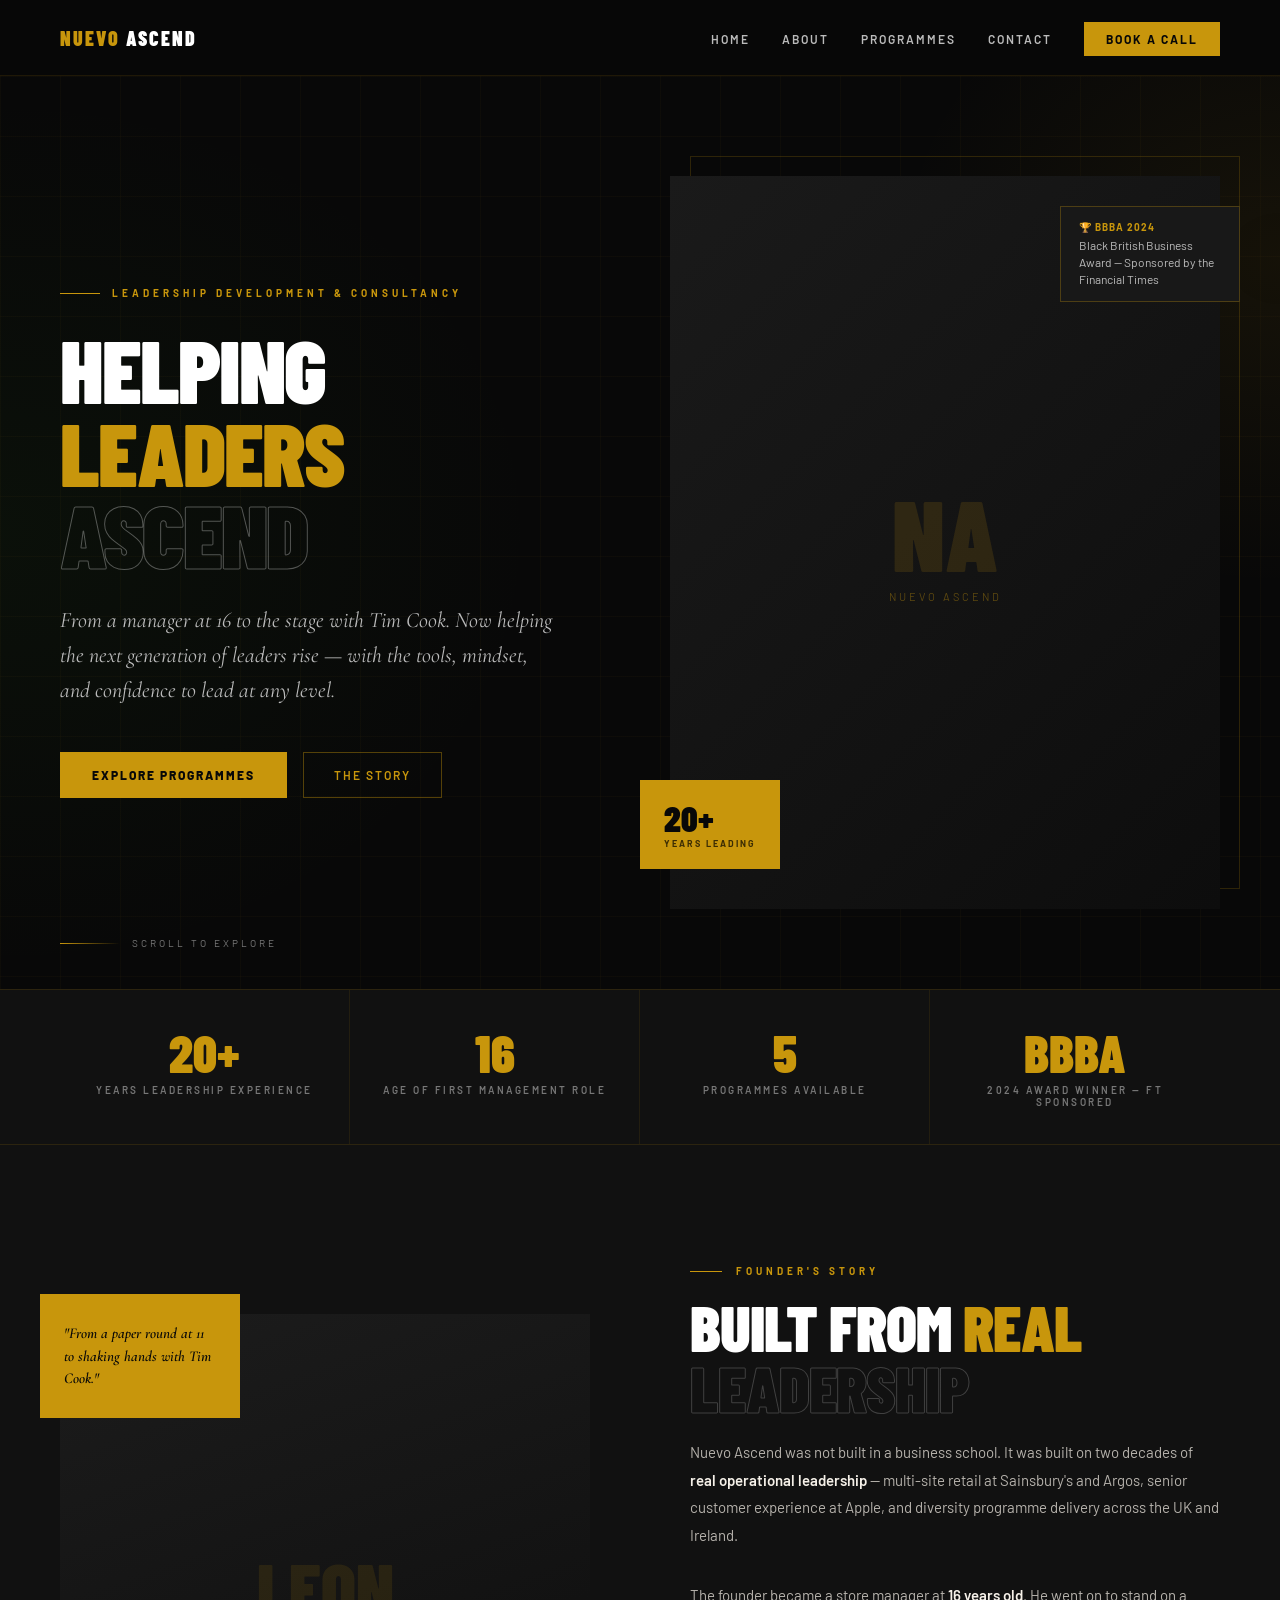
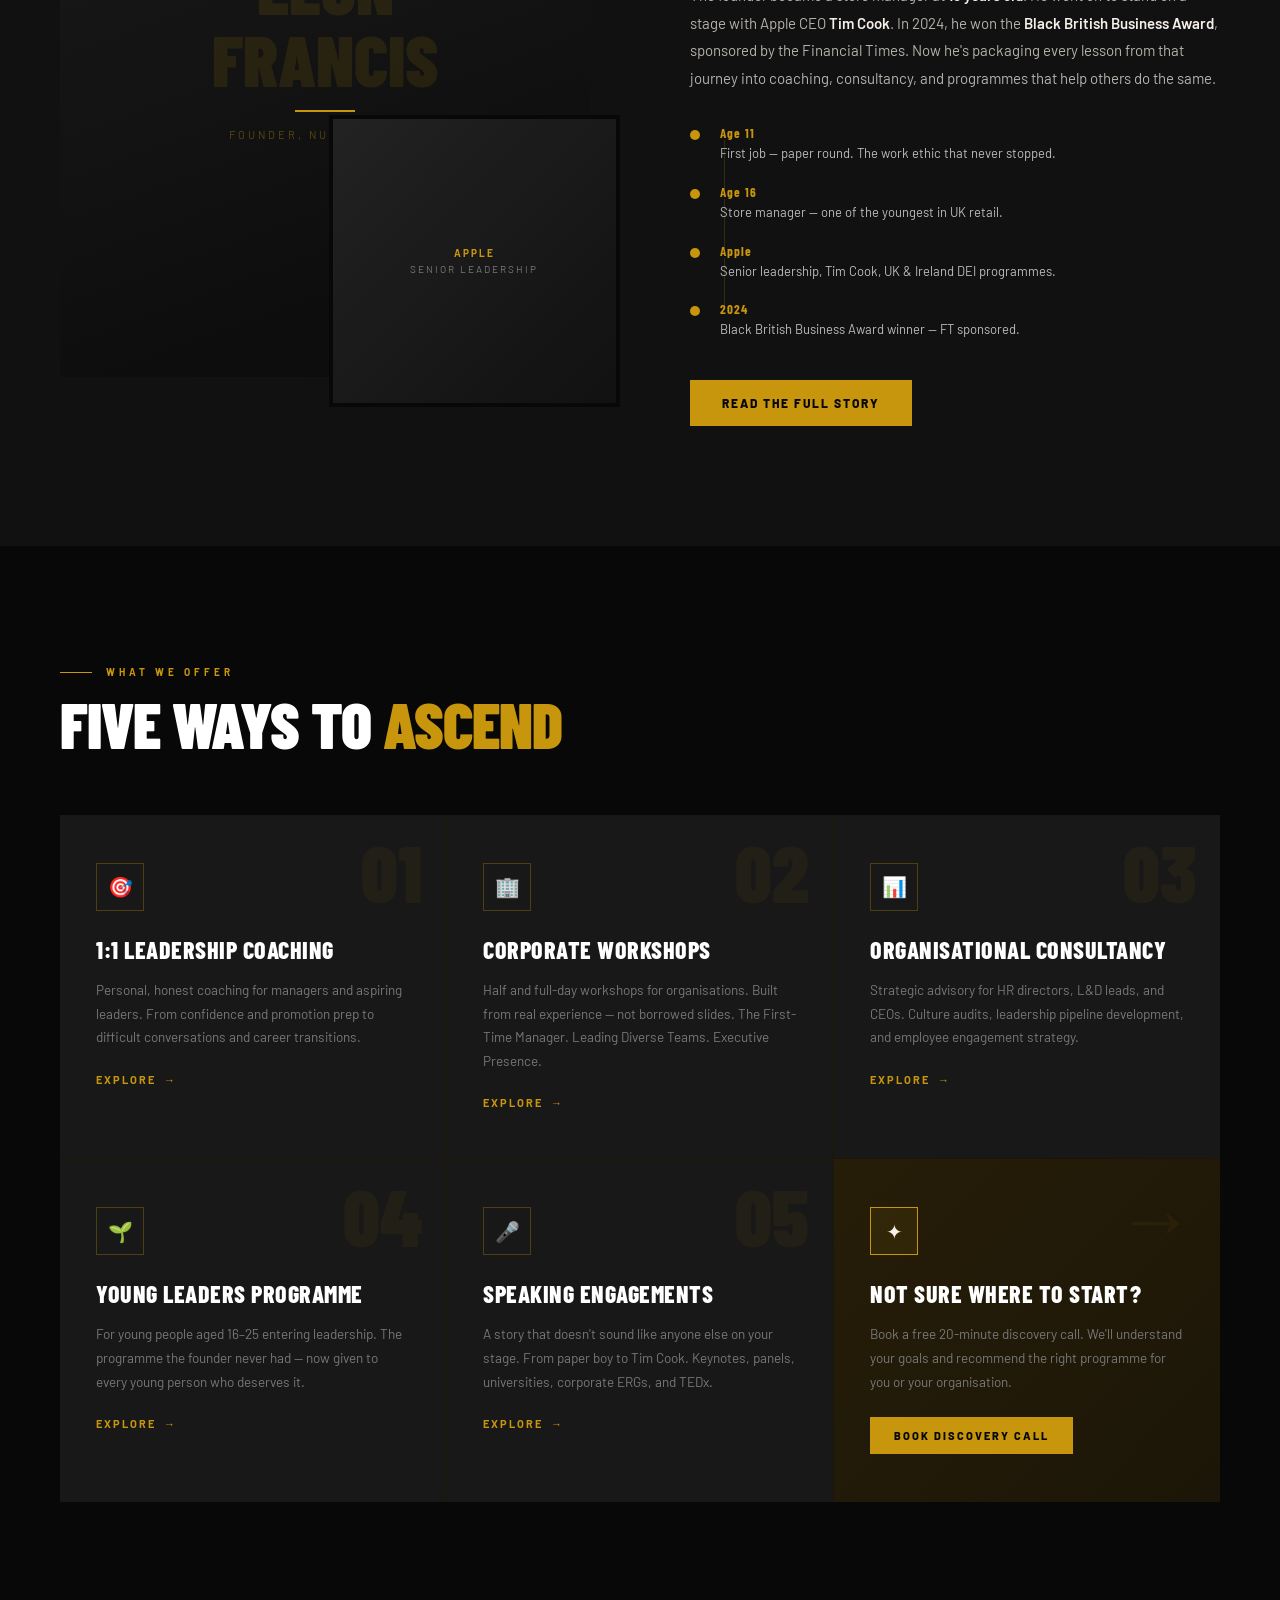
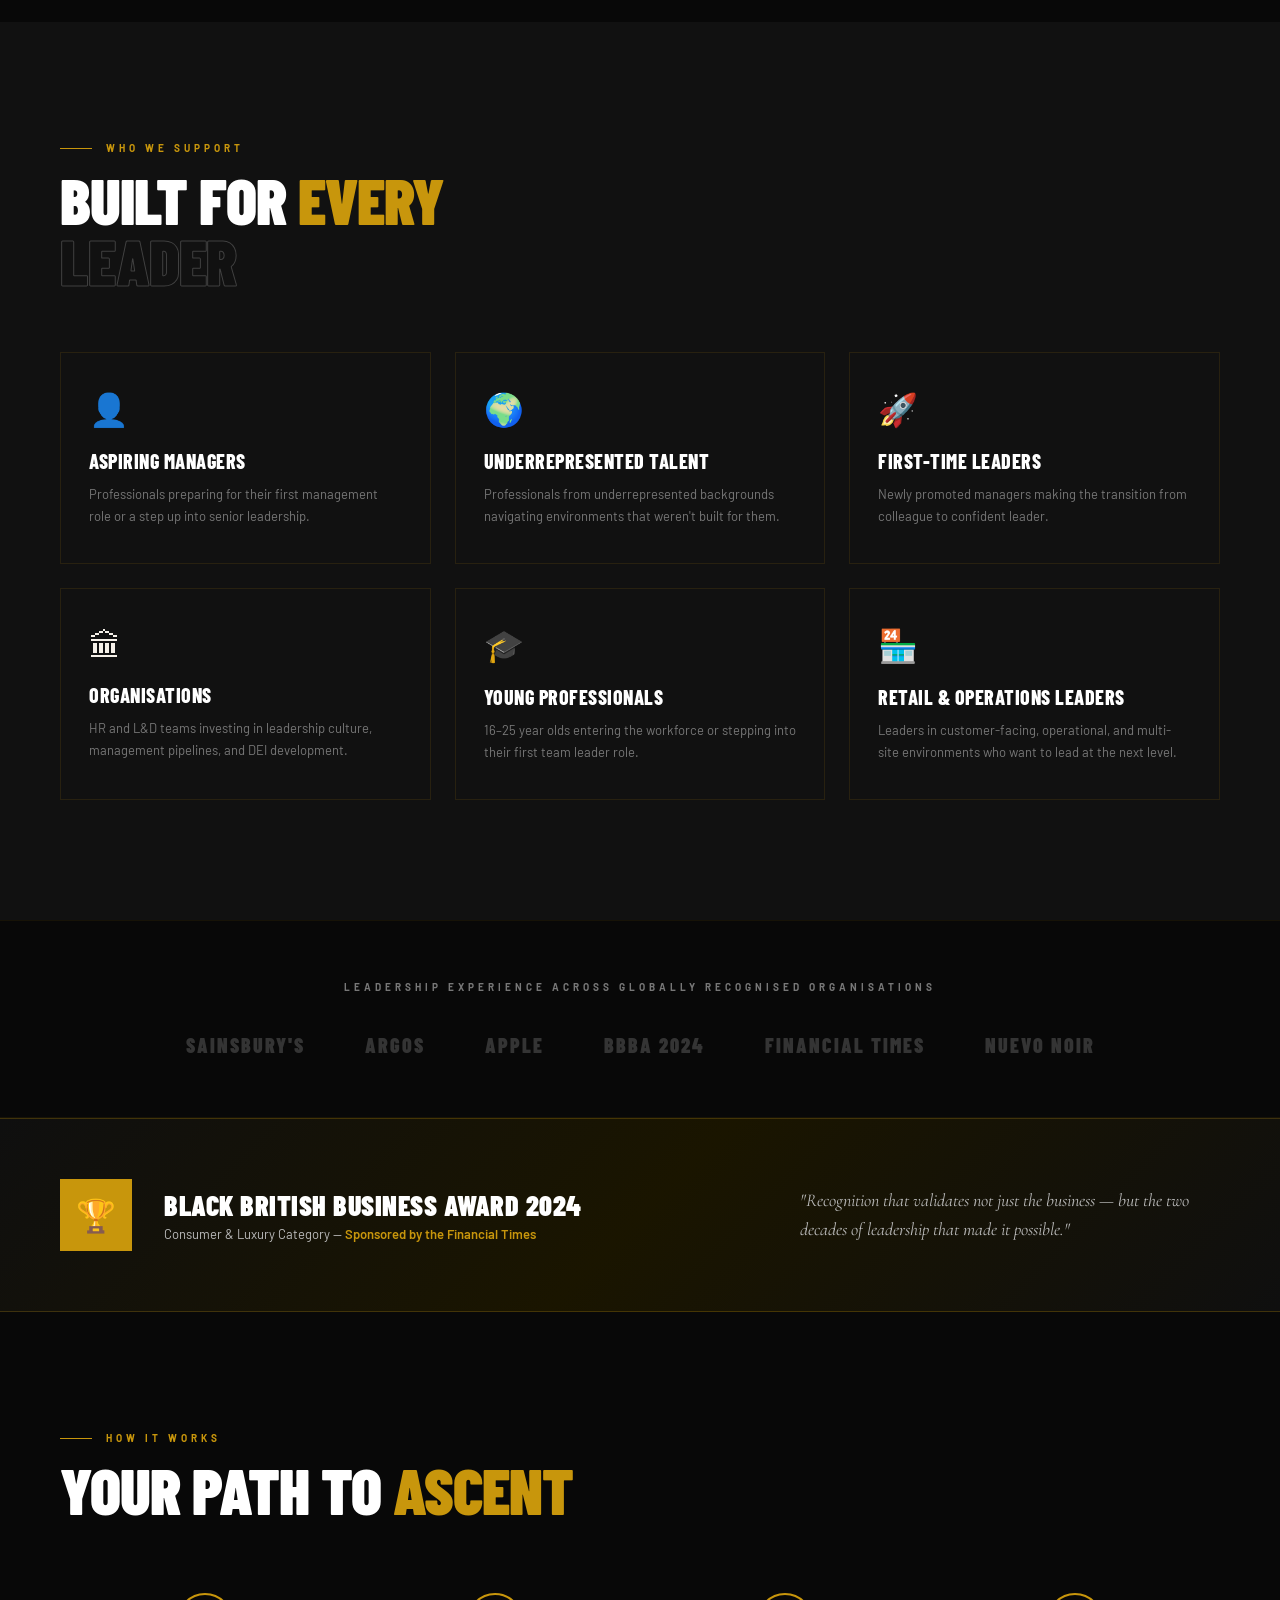
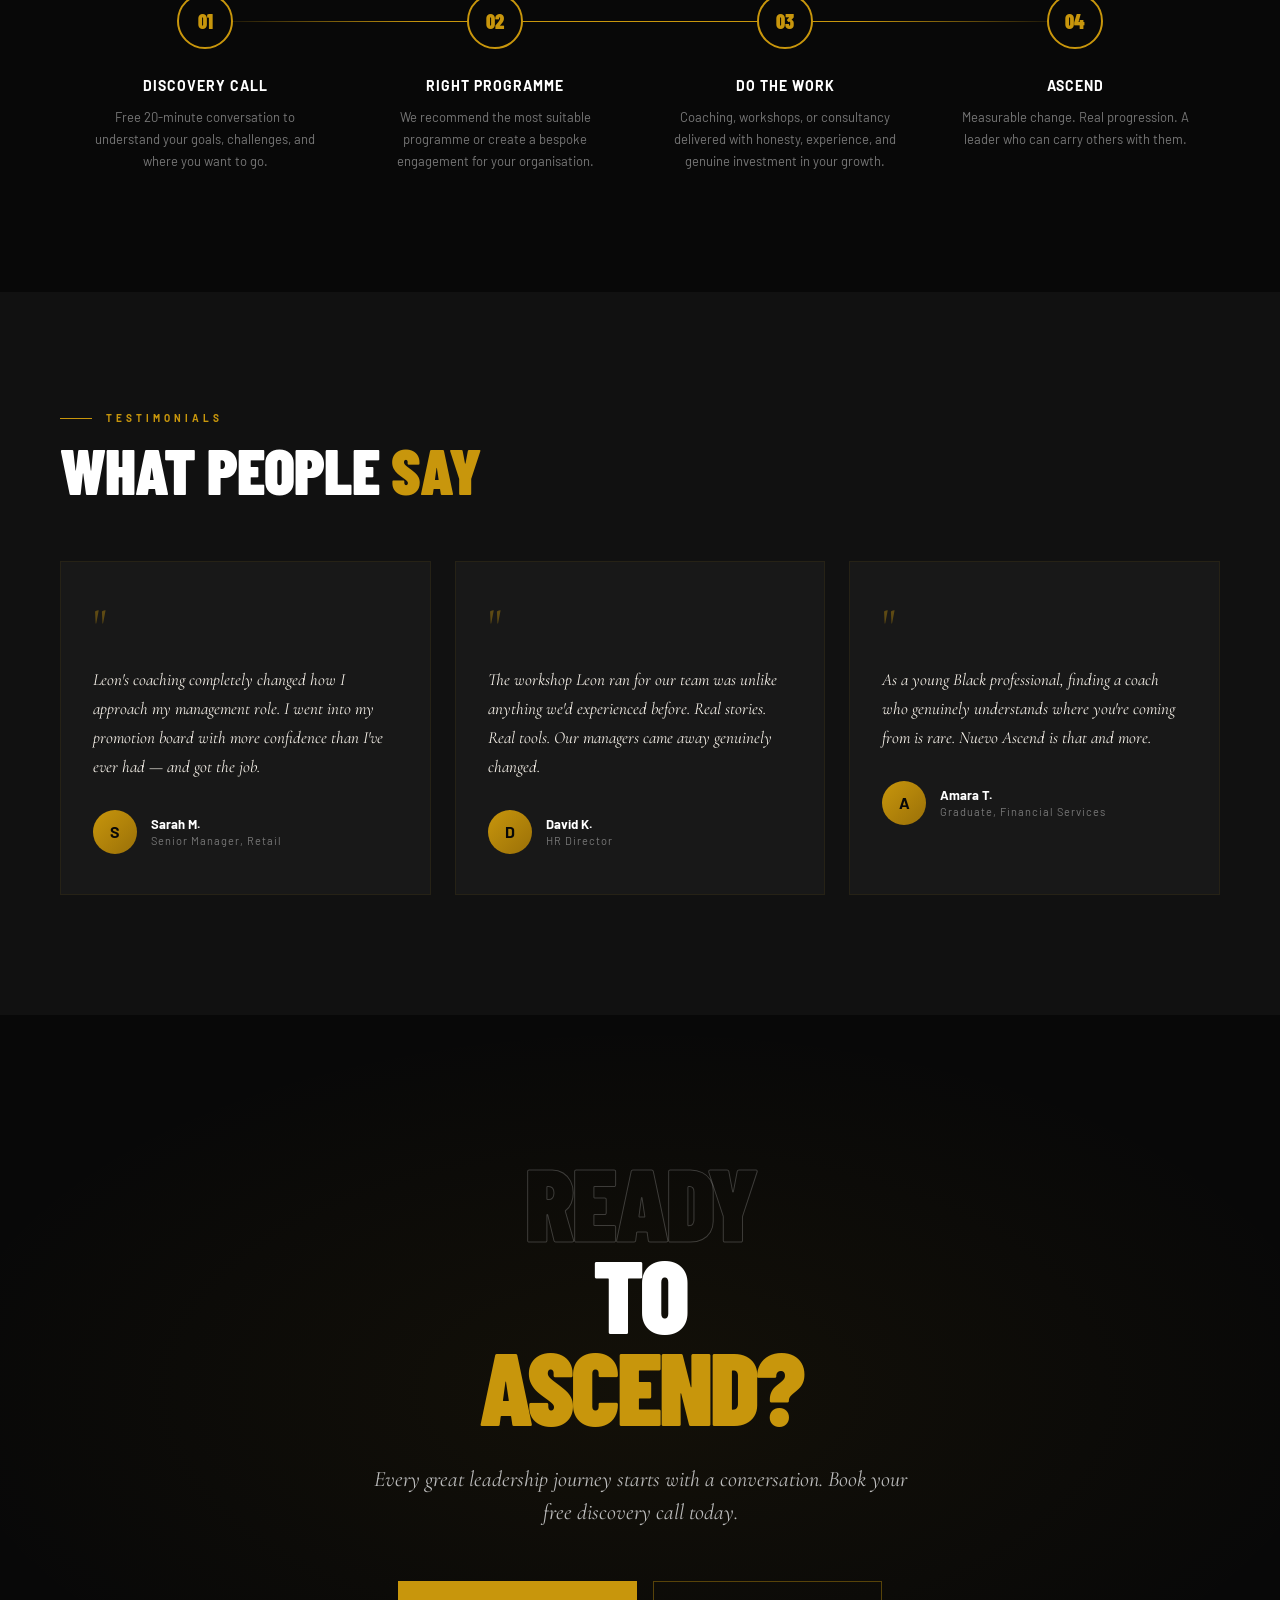
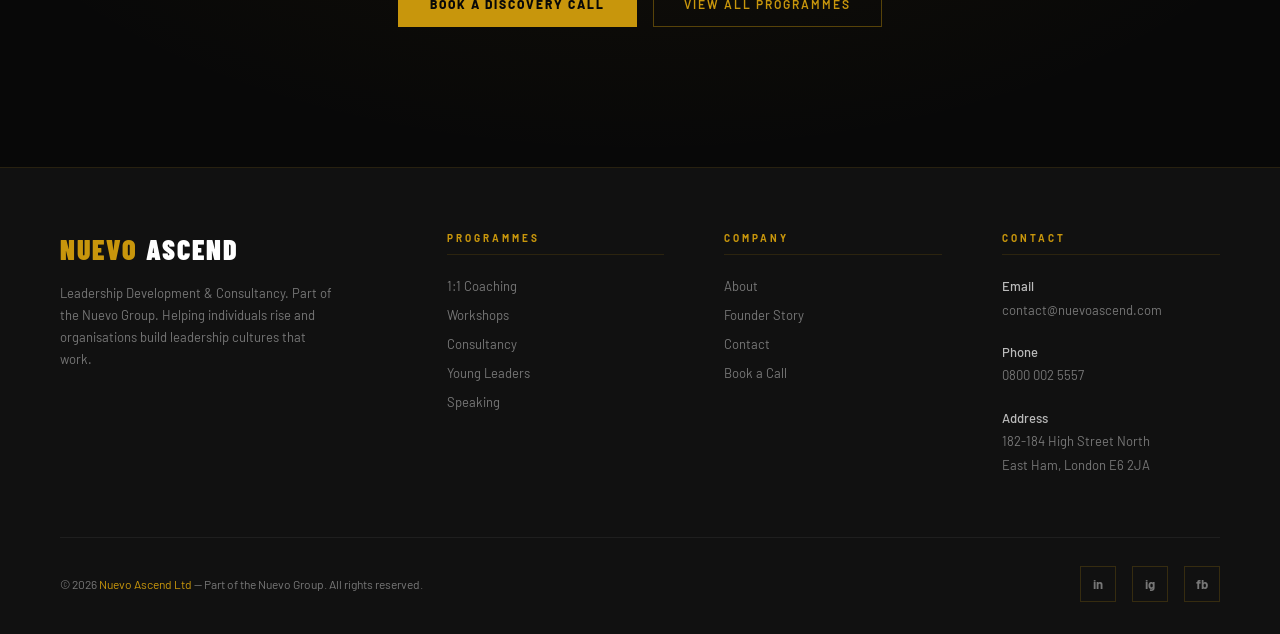
==== nuevoascend-site/index.html @ 0a99cb54 "Add files via upload" ====
<!DOCTYPE html>
<html lang="en">
<head>
<meta charset="UTF-8">
<meta name="viewport" content="width=device-width, initial-scale=1.0">
<title>Nuevo Ascend | Leadership Development & Consultancy</title>
<link href="https://fonts.googleapis.com/css2?family=Cormorant+Garamond:ital,wght@0,300;0,400;0,600;0,700;1,300;1,400;1,600&family=Barlow:wght@300;400;500;600;700;800&family=Barlow+Condensed:wght@600;700;800;900&display=swap" rel="stylesheet">
<style>
:root {
  --black:#080808; --charcoal:#111111; --panel:#181818;
  --gold:#C8960C; --gold-lt:#E8B830; --gold-dk:#9A7008;
  --green:#2E8B1A; --white:#FFFFFF; --off:#F5F0E8;
  --grey:#777777; --lgrey:#BBBBBB; --mgrey:#333333;
}
*,*::before,*::after{box-sizing:border-box;margin:0;padding:0}
html{scroll-behavior:smooth}
body{background:var(--black);color:var(--off);font-family:'Barlow',sans-serif;overflow-x:hidden;cursor:auto}

/* CUSTOM CURSOR */
/* NAV */
nav{position:sticky;top:0;left:0;right:0;z-index:200;display:flex;align-items:center;justify-content:space-between;padding:0 60px;height:76px;background:rgba(8,8,8,.95);backdrop-filter:blur(20px);border-bottom:1px solid rgba(200,150,12,.12)}
.nav-logo{display:flex;align-items:center;gap:14px;text-decoration:none}
.nav-logo-img{width:44px;height:44px;object-fit:contain}
.nav-logo-text{font-family:'Barlow Condensed',sans-serif;font-weight:900;font-size:20px;letter-spacing:2px;color:var(--white)}
.nav-logo-text span{color:var(--gold)}
.nav-links{display:flex;align-items:center;gap:32px;list-style:none}
.nav-links a{color:var(--lgrey);text-decoration:none;font-size:12px;font-weight:600;letter-spacing:2px;text-transform:uppercase;transition:color .3s;position:relative}
.nav-links a::after{content:'';position:absolute;bottom:-4px;left:0;width:0;height:1px;background:var(--gold);transition:width .3s}
.nav-links a:hover{color:var(--gold)}
.nav-links a:hover::after{width:100%}
.nav-cta{background:var(--gold)!important;color:var(--black)!important;padding:10px 22px!important;font-weight:700!important;transition:background .3s!important}
.nav-cta:hover{background:var(--gold-lt)!important}
.nav-cta::after{display:none!important}

/* HERO */
.hero{min-height:600px;display:grid;grid-template-columns:1fr 1fr;align-items:center;padding:100px 60px 80px;position:relative;overflow:hidden;gap:60px}
.hero-bg{position:absolute;inset:0;background:radial-gradient(ellipse 70% 80% at 0% 50%,rgba(46,139,26,.06) 0%,transparent 60%),radial-gradient(ellipse 50% 60% at 100% 20%,rgba(200,150,12,.07) 0%,transparent 60%),var(--black);z-index:0}
.hero-grid-lines{position:absolute;inset:0;background-image:linear-gradient(rgba(200,150,12,.03) 1px,transparent 1px),linear-gradient(90deg,rgba(200,150,12,.03) 1px,transparent 1px);background-size:60px 60px;z-index:0}
.hero-content{position:relative;z-index:1}
.hero-eyebrow{display:flex;align-items:center;gap:12px;margin-bottom:28px;opacity:0;animation:fadeUp .8s .3s forwards}
.hero-eyebrow span{font-size:10px;font-weight:700;letter-spacing:4px;text-transform:uppercase;color:var(--gold)}
.hero-eyebrow::before{content:'';width:40px;height:1px;background:var(--gold)}
.hero-h1{font-family:'Barlow Condensed',sans-serif;font-weight:900;font-size:clamp(54px,7vw,96px);line-height:.92;letter-spacing:-2px;text-transform:uppercase;color:var(--white);margin-bottom:8px;opacity:0;animation:fadeUp .8s .5s forwards}
.hero-h1 .gold{color:var(--gold);display:block}
.hero-h1 .outline{-webkit-text-stroke:1px rgba(255,255,255,.3);color:transparent;display:block}
.hero-tagline{font-family:'Cormorant Garamond',serif;font-size:clamp(17px,2vw,22px);font-style:italic;color:var(--lgrey);line-height:1.6;margin:28px 0 44px;max-width:500px;opacity:0;animation:fadeUp .8s .7s forwards}
.hero-btns{display:flex;gap:16px;flex-wrap:wrap;opacity:0;animation:fadeUp .8s .9s forwards}
.btn-gold{display:inline-flex;align-items:center;gap:10px;background:var(--gold);color:var(--black);font-weight:800;font-size:12px;letter-spacing:2px;text-transform:uppercase;padding:16px 32px;text-decoration:none;transition:all .3s}
.btn-gold:hover{background:var(--gold-lt);transform:translateY(-2px)}
.btn-ghost{display:inline-flex;align-items:center;gap:10px;border:1px solid rgba(200,150,12,.4);color:var(--gold);font-weight:600;font-size:12px;letter-spacing:2px;text-transform:uppercase;padding:15px 30px;text-decoration:none;transition:all .3s}
.btn-ghost:hover{border-color:var(--gold);background:rgba(200,150,12,.06)}
.hero-visual{position:relative;z-index:1;opacity:0;animation:fadeIn 1.2s .6s forwards}
.hero-img-wrap{position:relative}
.hero-img-frame{position:absolute;top:-20px;right:-20px;bottom:20px;left:20px;border:1px solid rgba(200,150,12,.2);z-index:0}
.hero-img{width:100%;aspect-ratio:3/4;object-fit:cover;position:relative;z-index:1;filter:grayscale(20%)}
.hero-badge{position:absolute;bottom:40px;left:-30px;background:var(--gold);padding:20px 24px;z-index:2}
.hero-badge-val{font-family:'Barlow Condensed',sans-serif;font-weight:900;font-size:36px;color:var(--black);line-height:1;display:block}
.hero-badge-lbl{font-size:9px;font-weight:700;letter-spacing:2px;text-transform:uppercase;color:rgba(0,0,0,.7);display:block;margin-top:2px}
.hero-award{position:absolute;top:30px;right:-20px;background:var(--panel);border:1px solid rgba(200,150,12,.3);padding:14px 18px;z-index:2;max-width:180px}
.hero-award p{font-size:10px;font-weight:700;letter-spacing:1px;text-transform:uppercase;color:var(--gold);margin-bottom:4px}
.hero-award span{font-size:12px;color:var(--lgrey);line-height:1.4;display:block}
.hero-scroll{position:absolute;bottom:40px;left:60px;display:flex;align-items:center;gap:12px;z-index:1;opacity:0;animation:fadeUp .8s 1.2s forwards}
.hero-scroll span{font-size:10px;letter-spacing:3px;text-transform:uppercase;color:var(--grey)}
.hero-scroll-line{width:60px;height:1px;background:linear-gradient(90deg,var(--gold),transparent)}

/* STATS BAR */
.stats-bar{background:var(--charcoal);border-top:1px solid rgba(200,150,12,.15);border-bottom:1px solid rgba(200,150,12,.15);padding:0 60px;display:grid;grid-template-columns:repeat(4,1fr);gap:0}
.stat-item{padding:36px 24px;text-align:center;border-right:1px solid rgba(200,150,12,.1);position:relative;overflow:hidden}
.stat-item:last-child{border-right:none}
.stat-item::before{content:'';position:absolute;bottom:0;left:50%;transform:translateX(-50%);width:0;height:2px;background:var(--gold);transition:width .5s}
.stat-item:hover::before{width:80%}
.stat-num{font-family:'Barlow Condensed',sans-serif;font-weight:900;font-size:52px;color:var(--gold);line-height:1;display:block}
.stat-lbl{font-size:10px;font-weight:600;letter-spacing:2.5px;text-transform:uppercase;color:var(--grey);margin-top:6px;display:block}

/* SECTION COMMONS */
.section{padding:120px 60px}
.section-label{display:flex;align-items:center;gap:14px;margin-bottom:16px}
.section-label span{font-size:10px;font-weight:700;letter-spacing:4px;text-transform:uppercase;color:var(--gold)}
.section-label::before{content:'';width:32px;height:1px;background:var(--gold)}
.section-title{font-family:'Barlow Condensed',sans-serif;font-weight:900;font-size:clamp(40px,5vw,72px);line-height:.95;text-transform:uppercase;color:var(--white);letter-spacing:-1px}
.section-title .gold{color:var(--gold)}
.section-title .outline{-webkit-text-stroke:1px rgba(255,255,255,.2);color:transparent}

/* STORY SECTION */
.story{background:var(--charcoal);padding:120px 60px}
.story-grid{display:grid;grid-template-columns:1fr 1fr;gap:100px;align-items:center}
.story-img-side{position:relative}
.story-img-main{width:100%;aspect-ratio:4/5;object-fit:cover;filter:grayscale(15%)}
.story-img-accent{position:absolute;bottom:-30px;right:-30px;width:55%;aspect-ratio:1;object-fit:cover;border:4px solid var(--black)}
.story-gold-box{position:absolute;top:-20px;left:-20px;background:var(--gold);padding:28px 24px;max-width:200px}
.story-gold-box p{font-family:'Cormorant Garamond',serif;font-size:15px;font-style:italic;color:var(--black);font-weight:600;line-height:1.5}
.story-content .section-label{margin-bottom:20px}
.story-body{font-size:15px;line-height:1.85;color:rgba(245,240,232,.72);margin:20px 0 32px}
.story-body strong{color:var(--off);font-weight:600}
.timeline{display:flex;flex-direction:column;gap:20px;margin:32px 0}
.tl-item{display:flex;gap:20px;align-items:flex-start}
.tl-dot{width:10px;height:10px;background:var(--gold);border-radius:50%;margin-top:5px;flex-shrink:0}
.tl-line{position:relative}
.tl-line::before{content:'';position:absolute;left:4px;top:15px;bottom:-25px;width:1px;background:rgba(200,150,12,.2)}
.tl-item:last-child .tl-line::before{display:none}
.tl-year{font-family:'Barlow Condensed',sans-serif;font-weight:700;font-size:13px;color:var(--gold);letter-spacing:1px;display:block}
.tl-text{font-size:13px;color:var(--lgrey);line-height:1.6;margin-top:2px}

/* SERVICES */
.services-grid{display:grid;grid-template-columns:repeat(3,1fr);gap:1px;background:rgba(200,150,12,.1);margin-top:60px}
.service-card{background:var(--panel);padding:48px 36px;position:relative;overflow:hidden;transition:background .4s;cursor:auto}
.service-card::before{content:'';position:absolute;top:0;left:0;right:0;height:2px;background:var(--gold);transform:scaleX(0);transform-origin:left;transition:transform .4s}
.service-card:hover{background:#1e1e1e}
.service-card:hover::before{transform:scaleX(1)}
.service-num{font-family:'Barlow Condensed',sans-serif;font-weight:900;font-size:80px;color:rgba(200,150,12,.06);position:absolute;top:16px;right:24px;line-height:1;pointer-events:none}
.service-icon{width:48px;height:48px;border:1px solid rgba(200,150,12,.3);display:flex;align-items:center;justify-content:center;margin-bottom:24px;font-size:20px;transition:border-color .4s,background .4s}
.service-card:hover .service-icon{border-color:var(--gold);background:rgba(200,150,12,.08)}
.service-title{font-family:'Barlow Condensed',sans-serif;font-weight:800;font-size:24px;text-transform:uppercase;color:var(--white);letter-spacing:.5px;margin-bottom:14px}
.service-desc{font-size:13.5px;line-height:1.75;color:var(--grey)}
.service-link{display:inline-flex;align-items:center;gap:8px;margin-top:24px;font-size:11px;font-weight:700;letter-spacing:2px;text-transform:uppercase;color:var(--gold);text-decoration:none;transition:gap .3s}
.service-link:hover{gap:14px}
.service-link::after{content:'→'}

/* WHO WE SERVE */
.serve{background:var(--charcoal)}
.serve-grid{display:grid;grid-template-columns:repeat(3,1fr);gap:24px;margin-top:60px}
.serve-card{border:1px solid rgba(200,150,12,.12);padding:36px 28px;transition:all .4s;position:relative;overflow:hidden}
.serve-card::after{content:'';position:absolute;inset:0;background:linear-gradient(135deg,rgba(200,150,12,.05),transparent);opacity:0;transition:opacity .4s}
.serve-card:hover{border-color:rgba(200,150,12,.4);transform:translateY(-4px)}
.serve-card:hover::after{opacity:1}
.serve-icon{font-size:32px;margin-bottom:20px;display:block}
.serve-title{font-family:'Barlow Condensed',sans-serif;font-weight:800;font-size:20px;text-transform:uppercase;color:var(--white);letter-spacing:.5px;margin-bottom:10px}
.serve-desc{font-size:13px;color:var(--grey);line-height:1.7}

/* TRUST STRIP */
.trust{padding:60px;border-top:1px solid rgba(200,150,12,.08);border-bottom:1px solid rgba(200,150,12,.08)}
.trust-label{text-align:center;font-size:10px;font-weight:700;letter-spacing:4px;text-transform:uppercase;color:var(--grey);margin-bottom:40px}
.trust-logos{display:flex;justify-content:center;align-items:center;gap:60px;flex-wrap:wrap}
.trust-logo{font-family:'Barlow Condensed',sans-serif;font-weight:900;font-size:20px;letter-spacing:2px;text-transform:uppercase;color:rgba(255,255,255,.18);transition:color .3s}
.trust-logo:hover{color:rgba(200,150,12,.5)}

/* AWARD BANNER */
.award-banner{background:linear-gradient(135deg,#0f0f0f,#1a1500,#0f0f0f);border-top:1px solid rgba(200,150,12,.25);border-bottom:1px solid rgba(200,150,12,.25);padding:60px;display:flex;align-items:center;justify-content:space-between;gap:40px;flex-wrap:wrap}
.award-left{display:flex;align-items:center;gap:32px}
.award-icon{width:72px;height:72px;background:var(--gold);display:flex;align-items:center;justify-content:center;font-size:32px;flex-shrink:0}
.award-text h3{font-family:'Barlow Condensed',sans-serif;font-weight:900;font-size:28px;text-transform:uppercase;color:var(--white);letter-spacing:.5px}
.award-text p{font-size:13px;color:var(--lgrey);margin-top:4px}
.award-text span{color:var(--gold);font-weight:600}
.award-right{font-family:'Cormorant Garamond',serif;font-style:italic;font-size:18px;color:var(--lgrey);max-width:420px;line-height:1.6}

/* PROCESS */
.process{background:var(--black)}
.process-steps{display:grid;grid-template-columns:repeat(4,1fr);gap:0;margin-top:72px;position:relative}
.process-steps::before{content:'';position:absolute;top:28px;left:calc(12.5%);right:calc(12.5%);height:1px;background:linear-gradient(90deg,transparent,var(--gold),var(--gold),var(--gold),transparent)}
.step{text-align:center;padding:0 24px;position:relative}
.step-num{width:56px;height:56px;border:2px solid var(--gold);background:var(--black);border-radius:50%;display:flex;align-items:center;justify-content:center;margin:0 auto 28px;font-family:'Barlow Condensed',sans-serif;font-weight:900;font-size:20px;color:var(--gold);position:relative;z-index:1;transition:background .3s}
.step:hover .step-num{background:var(--gold);color:var(--black)}
.step-title{font-family:'Barlow',sans-serif;font-weight:700;font-size:14px;letter-spacing:1px;text-transform:uppercase;color:var(--white);margin-bottom:12px}
.step-desc{font-size:13px;color:var(--grey);line-height:1.7}

/* TESTIMONIALS */
.testimonials{background:var(--charcoal)}
.testi-grid{display:grid;grid-template-columns:repeat(3,1fr);gap:24px;margin-top:60px}
.testi-card{background:var(--panel);padding:40px 32px;border:1px solid rgba(200,150,12,.08);position:relative;transition:border-color .4s}
.testi-card:hover{border-color:rgba(200,150,12,.3)}
.testi-quote{font-size:48px;color:var(--gold);line-height:1;margin-bottom:16px;font-family:'Cormorant Garamond',serif;opacity:.4}
.testi-text{font-family:'Cormorant Garamond',serif;font-size:17px;font-style:italic;color:var(--off);line-height:1.7;margin-bottom:28px}
.testi-author{display:flex;align-items:center;gap:14px}
.testi-avatar{width:44px;height:44px;background:linear-gradient(135deg,var(--gold),var(--gold-dk));border-radius:50%;display:flex;align-items:center;justify-content:center;font-weight:700;font-size:16px;color:var(--black)}
.testi-name{font-weight:700;font-size:13px;color:var(--white);display:block}
.testi-role{font-size:11px;color:var(--grey);letter-spacing:1px;display:block;margin-top:2px}

/* CTA SECTION */
.cta-section{background:var(--black);padding:140px 60px;text-align:center;position:relative;overflow:hidden}
.cta-section::before{content:'';position:absolute;inset:0;background:radial-gradient(ellipse 80% 70% at 50% 50%,rgba(200,150,12,.06) 0%,transparent 70%)}
.cta-h2{font-family:'Barlow Condensed',sans-serif;font-weight:900;font-size:clamp(56px,8vw,110px);line-height:.9;text-transform:uppercase;letter-spacing:-3px;margin-bottom:32px;position:relative;z-index:1}
.cta-h2 .white{color:var(--white);display:block}
.cta-h2 .gold{color:var(--gold);display:block}
.cta-h2 .outline{-webkit-text-stroke:1px rgba(255,255,255,.2);color:transparent;display:block}
.cta-sub{font-family:'Cormorant Garamond',serif;font-size:22px;font-style:italic;color:var(--lgrey);max-width:560px;margin:0 auto 52px;line-height:1.5;position:relative;z-index:1}
.cta-btns{display:flex;gap:16px;justify-content:center;flex-wrap:wrap;position:relative;z-index:1}

/* FOOTER */
footer{background:var(--charcoal);border-top:1px solid rgba(200,150,12,.12);padding:64px 60px 32px}
.footer-top{display:grid;grid-template-columns:1.5fr 1fr 1fr 1fr;gap:60px;margin-bottom:60px}
.footer-brand-text{font-family:'Barlow Condensed',sans-serif;font-weight:900;font-size:28px;letter-spacing:2px;color:var(--white);margin-bottom:16px}
.footer-brand-text span{color:var(--gold)}
.footer-tagline{font-size:13px;color:var(--grey);line-height:1.7;max-width:280px}
.footer-col h4{font-size:10px;font-weight:700;letter-spacing:3px;text-transform:uppercase;color:var(--gold);margin-bottom:20px;padding-bottom:10px;border-bottom:1px solid rgba(200,150,12,.15)}
.footer-col ul{list-style:none;display:flex;flex-direction:column;gap:10px}
.footer-col ul a{font-size:13px;color:var(--grey);text-decoration:none;transition:color .3s}
.footer-col ul a:hover{color:var(--gold)}
.footer-col p{font-size:13px;color:var(--grey);line-height:1.8}
.footer-col p strong{color:var(--lgrey);font-weight:500}
.footer-bottom{border-top:1px solid rgba(255,255,255,.06);padding-top:28px;display:flex;justify-content:space-between;align-items:center;flex-wrap:wrap;gap:16px}
.footer-copy{font-size:12px;color:var(--grey)}
.footer-copy span{color:var(--gold)}
.footer-socials{display:flex;gap:16px}
.social-link{width:36px;height:36px;border:1px solid rgba(200,150,12,.2);display:flex;align-items:center;justify-content:center;color:var(--grey);text-decoration:none;font-size:13px;font-weight:700;transition:all .3s}
.social-link:hover{border-color:var(--gold);color:var(--gold);background:rgba(200,150,12,.06)}

/* ANIMATIONS */
@keyframes fadeUp{from{opacity:0;transform:translateY(32px)}to{opacity:1;transform:translateY(0)}}
@keyframes fadeIn{from{opacity:0}to{opacity:1}}
.reveal{opacity:0;transform:translateY(40px);transition:opacity .8s ease,transform .8s ease}
.reveal.visible{opacity:1;transform:translateY(0)}
.reveal-left{opacity:0;transform:translateX(-40px);transition:opacity .8s ease,transform .8s ease}
.reveal-left.visible{opacity:1;transform:translateX(0)}
.reveal-right{opacity:0;transform:translateX(40px);transition:opacity .8s ease,transform .8s ease}
.reveal-right.visible{opacity:1;transform:translateX(0)}

@media(max-width:960px){
  nav{padding:0 24px}
  .nav-links{display:none}
  .hero,.story-grid{grid-template-columns:1fr;padding:100px 24px 60px}
  .hero-visual{display:none}
  .stats-bar,.services-grid,.serve-grid,.process-steps,.testi-grid,.footer-top{grid-template-columns:1fr 1fr;padding:0 24px}
  .section,.story,.trust,.award-banner,.cta-section{padding:80px 24px}
  footer{padding:60px 24px 32px}
  .process-steps::before{display:none}
}
</style>
</head>
<body>

<!-- NAV -->
<nav>
  <a class="nav-logo" href="index.html">
    <div class="nav-logo-text"><span>NUEVO</span> ASCEND</div>
  </a>
  <ul class="nav-links">
    <li><a href="index.html">Home</a></li>
    <li><a href="about.html">About</a></li>
    <li><a href="programmes.html">Programmes</a></li>
    <li><a href="contact.html">Contact</a></li>
    <li><a href="contact.html" class="nav-cta">Book a Call</a></li>
  </ul>
</nav>

<!-- HERO -->
<section class="hero">
  <div class="hero-bg"></div>
  <div class="hero-grid-lines"></div>
  <div class="hero-content">
    <div class="hero-eyebrow"><span>Leadership Development & Consultancy</span></div>
    <h1 class="hero-h1">
      <span>Helping</span>
      <span class="gold">Leaders</span>
      <span class="outline">Ascend</span>
    </h1>
    <p class="hero-tagline">From a manager at 16 to the stage with Tim Cook. Now helping the next generation of leaders rise — with the tools, mindset, and confidence to lead at any level.</p>
    <div class="hero-btns">
      <a href="programmes.html" class="btn-gold">Explore Programmes</a>
      <a href="about.html" class="btn-ghost">The Story</a>
    </div>
  </div>
  <div class="hero-visual">
    <div class="hero-img-wrap">
      <div class="hero-img-frame"></div>
      <div class="hero-award">
        <p>🏆 BBBA 2024</p>
        <span>Black British Business Award — Sponsored by the Financial Times</span>
      </div>
      <div style="width:100%;aspect-ratio:3/4;background:linear-gradient(135deg,#1a1a1a,#0d0d0d);display:flex;align-items:center;justify-content:center;position:relative;z-index:1">
        <div style="text-align:center">
          <div style="font-family:'Barlow Condensed',sans-serif;font-weight:900;font-size:100px;color:rgba(200,150,12,.15);line-height:1">NA</div>
          <div style="font-size:11px;letter-spacing:3px;text-transform:uppercase;color:rgba(200,150,12,.4);margin-top:8px">Nuevo Ascend</div>
        </div>
      </div>
      <div class="hero-badge">
        <span class="hero-badge-val">20+</span>
        <span class="hero-badge-lbl">Years Leading</span>
      </div>
    </div>
  </div>
  <div class="hero-scroll">
    <div class="hero-scroll-line"></div>
    <span>Scroll to explore</span>
  </div>
</section>

<!-- STATS BAR -->
<div class="stats-bar">
  <div class="stat-item reveal">
    <span class="stat-num">20+</span>
    <span class="stat-lbl">Years Leadership Experience</span>
  </div>
  <div class="stat-item reveal" style="transition-delay:.1s">
    <span class="stat-num">16</span>
    <span class="stat-lbl">Age of First Management Role</span>
  </div>
  <div class="stat-item reveal" style="transition-delay:.2s">
    <span class="stat-num">5</span>
    <span class="stat-lbl">Programmes Available</span>
  </div>
  <div class="stat-item reveal" style="transition-delay:.3s">
    <span class="stat-num">BBBA</span>
    <span class="stat-lbl">2024 Award Winner — FT Sponsored</span>
  </div>
</div>

<!-- STORY TEASER -->
<section class="story">
  <div class="story-grid">
    <div class="story-img-side reveal-left">
      <div class="story-gold-box">
        <p>"From a paper round at 11 to shaking hands with Tim Cook."</p>
      </div>
      <div style="width:100%;aspect-ratio:4/5;background:linear-gradient(160deg,#1c1c1c,#0a0a0a);display:flex;align-items:center;justify-content:center">
        <div style="text-align:center;padding:40px">
          <div style="font-family:'Barlow Condensed',sans-serif;font-weight:900;font-size:72px;color:rgba(200,150,12,.12);line-height:1">LEON<br>FRANCIS</div>
          <div style="width:60px;height:2px;background:var(--gold);margin:16px auto"></div>
          <div style="font-size:11px;letter-spacing:3px;color:rgba(200,150,12,.4);text-transform:uppercase">Founder, Nuevo Ascend</div>
        </div>
      </div>
      <div style="position:absolute;bottom:-30px;right:-30px;width:55%;aspect-ratio:1;background:linear-gradient(135deg,#222,#111);border:4px solid var(--black);display:flex;align-items:center;justify-content:center">
        <div style="text-align:center">
          <div style="font-size:10px;letter-spacing:2px;color:var(--gold);text-transform:uppercase;font-weight:700">Apple</div>
          <div style="font-size:10px;letter-spacing:2px;color:var(--grey);text-transform:uppercase;margin-top:4px">Senior Leadership</div>
        </div>
      </div>
    </div>
    <div class="story-content reveal-right">
      <div class="section-label"><span>Founder's Story</span></div>
      <h2 class="section-title">Built From <span class="gold">Real</span><br><span class="outline">Leadership</span></h2>
      <p class="story-body">Nuevo Ascend was not built in a business school. It was built on two decades of <strong>real operational leadership</strong> — multi-site retail at Sainsbury's and Argos, senior customer experience at Apple, and diversity programme delivery across the UK and Ireland.</p>
      <p class="story-body">The founder became a store manager at <strong>16 years old</strong>. He went on to stand on a stage with Apple CEO <strong>Tim Cook</strong>. In 2024, he won the <strong>Black British Business Award</strong>, sponsored by the Financial Times. Now he's packaging every lesson from that journey into coaching, consultancy, and programmes that help others do the same.</p>
      <div class="timeline">
        <div class="tl-item">
          <div class="tl-dot"></div>
          <div class="tl-line">
            <span class="tl-year">Age 11</span>
            <p class="tl-text">First job — paper round. The work ethic that never stopped.</p>
          </div>
        </div>
        <div class="tl-item">
          <div class="tl-dot"></div>
          <div class="tl-line">
            <span class="tl-year">Age 16</span>
            <p class="tl-text">Store manager — one of the youngest in UK retail.</p>
          </div>
        </div>
        <div class="tl-item">
          <div class="tl-dot"></div>
          <div class="tl-line">
            <span class="tl-year">Apple</span>
            <p class="tl-text">Senior leadership, Tim Cook, UK & Ireland DEI programmes.</p>
          </div>
        </div>
        <div class="tl-item">
          <div class="tl-dot"></div>
          <div class="tl-line">
            <span class="tl-year">2024</span>
            <p class="tl-text">Black British Business Award winner — FT sponsored.</p>
          </div>
        </div>
      </div>
      <a href="about.html" class="btn-gold" style="margin-top:8px">Read the Full Story</a>
    </div>
  </div>
</section>

<!-- SERVICES -->
<section class="section" style="background:var(--black)">
  <div class="section-label reveal"><span>What We Offer</span></div>
  <h2 class="section-title reveal">Five Ways to <span class="gold">Ascend</span></h2>
  <div class="services-grid">
    <div class="service-card reveal">
      <div class="service-num">01</div>
      <div class="service-icon">🎯</div>
      <h3 class="service-title">1:1 Leadership Coaching</h3>
      <p class="service-desc">Personal, honest coaching for managers and aspiring leaders. From confidence and promotion prep to difficult conversations and career transitions.</p>
      <a href="programmes.html#coaching" class="service-link">Explore</a>
    </div>
    <div class="service-card reveal" style="transition-delay:.1s">
      <div class="service-num">02</div>
      <div class="service-icon">🏢</div>
      <h3 class="service-title">Corporate Workshops</h3>
      <p class="service-desc">Half and full-day workshops for organisations. Built from real experience — not borrowed slides. The First-Time Manager. Leading Diverse Teams. Executive Presence.</p>
      <a href="programmes.html#workshops" class="service-link">Explore</a>
    </div>
    <div class="service-card reveal" style="transition-delay:.2s">
      <div class="service-num">03</div>
      <div class="service-icon">📊</div>
      <h3 class="service-title">Organisational Consultancy</h3>
      <p class="service-desc">Strategic advisory for HR directors, L&D leads, and CEOs. Culture audits, leadership pipeline development, and employee engagement strategy.</p>
      <a href="programmes.html#consultancy" class="service-link">Explore</a>
    </div>
    <div class="service-card reveal" style="transition-delay:.15s">
      <div class="service-num">04</div>
      <div class="service-icon">🌱</div>
      <h3 class="service-title">Young Leaders Programme</h3>
      <p class="service-desc">For young people aged 16–25 entering leadership. The programme the founder never had — now given to every young person who deserves it.</p>
      <a href="programmes.html#young-leaders" class="service-link">Explore</a>
    </div>
    <div class="service-card reveal" style="transition-delay:.25s">
      <div class="service-num">05</div>
      <div class="service-icon">🎤</div>
      <h3 class="service-title">Speaking Engagements</h3>
      <p class="service-desc">A story that doesn't sound like anyone else on your stage. From paper boy to Tim Cook. Keynotes, panels, universities, corporate ERGs, and TEDx.</p>
      <a href="programmes.html#speaking" class="service-link">Explore</a>
    </div>
    <div class="service-card reveal" style="transition-delay:.3s;background:linear-gradient(135deg,rgba(200,150,12,.06),transparent)">
      <div class="service-num">→</div>
      <div class="service-icon" style="border-color:var(--gold);background:rgba(200,150,12,.08)">✦</div>
      <h3 class="service-title">Not Sure Where to Start?</h3>
      <p class="service-desc">Book a free 20-minute discovery call. We'll understand your goals and recommend the right programme for you or your organisation.</p>
      <a href="contact.html" class="btn-gold" style="margin-top:24px;font-size:11px;padding:12px 24px">Book Discovery Call</a>
    </div>
  </div>
</section>

<!-- WHO WE SERVE -->
<section class="section serve">
  <div class="section-label reveal"><span>Who We Support</span></div>
  <h2 class="section-title reveal">Built For <span class="gold">Every</span><br><span class="outline">Leader</span></h2>
  <div class="serve-grid">
    <div class="serve-card reveal"><span class="serve-icon">👤</span><h3 class="serve-title">Aspiring Managers</h3><p class="serve-desc">Professionals preparing for their first management role or a step up into senior leadership.</p></div>
    <div class="serve-card reveal" style="transition-delay:.1s"><span class="serve-icon">🌍</span><h3 class="serve-title">Underrepresented Talent</h3><p class="serve-desc">Professionals from underrepresented backgrounds navigating environments that weren't built for them.</p></div>
    <div class="serve-card reveal" style="transition-delay:.2s"><span class="serve-icon">🚀</span><h3 class="serve-title">First-Time Leaders</h3><p class="serve-desc">Newly promoted managers making the transition from colleague to confident leader.</p></div>
    <div class="serve-card reveal" style="transition-delay:.15s"><span class="serve-icon">🏛</span><h3 class="serve-title">Organisations</h3><p class="serve-desc">HR and L&D teams investing in leadership culture, management pipelines, and DEI development.</p></div>
    <div class="serve-card reveal" style="transition-delay:.25s"><span class="serve-icon">🎓</span><h3 class="serve-title">Young Professionals</h3><p class="serve-desc">16–25 year olds entering the workforce or stepping into their first team leader role.</p></div>
    <div class="serve-card reveal" style="transition-delay:.3s"><span class="serve-icon">🏪</span><h3 class="serve-title">Retail & Operations Leaders</h3><p class="serve-desc">Leaders in customer-facing, operational, and multi-site environments who want to lead at the next level.</p></div>
  </div>
</section>

<!-- TRUST -->
<div class="trust reveal">
  <p class="trust-label">Leadership Experience Across Globally Recognised Organisations</p>
  <div class="trust-logos">
    <span class="trust-logo">Sainsbury's</span>
    <span class="trust-logo">Argos</span>
    <span class="trust-logo">Apple</span>
    <span class="trust-logo">BBBA 2024</span>
    <span class="trust-logo">Financial Times</span>
    <span class="trust-logo">Nuevo Noir</span>
  </div>
</div>

<!-- AWARD BANNER -->
<div class="award-banner reveal">
  <div class="award-left">
    <div class="award-icon">🏆</div>
    <div class="award-text">
      <h3>Black British Business Award 2024</h3>
      <p>Consumer & Luxury Category — <span>Sponsored by the Financial Times</span></p>
    </div>
  </div>
  <p class="award-right">"Recognition that validates not just the business — but the two decades of leadership that made it possible."</p>
</div>

<!-- PROCESS -->
<section class="section process">
  <div class="section-label reveal"><span>How It Works</span></div>
  <h2 class="section-title reveal">Your Path to <span class="gold">Ascent</span></h2>
  <div class="process-steps">
    <div class="step reveal"><div class="step-num">01</div><h4 class="step-title">Discovery Call</h4><p class="step-desc">Free 20-minute conversation to understand your goals, challenges, and where you want to go.</p></div>
    <div class="step reveal" style="transition-delay:.15s"><div class="step-num">02</div><h4 class="step-title">Right Programme</h4><p class="step-desc">We recommend the most suitable programme or create a bespoke engagement for your organisation.</p></div>
    <div class="step reveal" style="transition-delay:.3s"><div class="step-num">03</div><h4 class="step-title">Do the Work</h4><p class="step-desc">Coaching, workshops, or consultancy delivered with honesty, experience, and genuine investment in your growth.</p></div>
    <div class="step reveal" style="transition-delay:.45s"><div class="step-num">04</div><h4 class="step-title">Ascend</h4><p class="step-desc">Measurable change. Real progression. A leader who can carry others with them.</p></div>
  </div>
</section>

<!-- TESTIMONIALS -->
<section class="section testimonials">
  <div class="section-label reveal"><span>Testimonials</span></div>
  <h2 class="section-title reveal">What People <span class="gold">Say</span></h2>
  <div class="testi-grid">
    <div class="testi-card reveal">
      <div class="testi-quote">"</div>
      <p class="testi-text">Leon's coaching completely changed how I approach my management role. I went into my promotion board with more confidence than I've ever had — and got the job.</p>
      <div class="testi-author"><div class="testi-avatar">S</div><div><span class="testi-name">Sarah M.</span><span class="testi-role">Senior Manager, Retail</span></div></div>
    </div>
    <div class="testi-card reveal" style="transition-delay:.1s">
      <div class="testi-quote">"</div>
      <p class="testi-text">The workshop Leon ran for our team was unlike anything we'd experienced before. Real stories. Real tools. Our managers came away genuinely changed.</p>
      <div class="testi-author"><div class="testi-avatar">D</div><div><span class="testi-name">David K.</span><span class="testi-role">HR Director</span></div></div>
    </div>
    <div class="testi-card reveal" style="transition-delay:.2s">
      <div class="testi-quote">"</div>
      <p class="testi-text">As a young Black professional, finding a coach who genuinely understands where you're coming from is rare. Nuevo Ascend is that and more.</p>
      <div class="testi-author"><div class="testi-avatar">A</div><div><span class="testi-name">Amara T.</span><span class="testi-role">Graduate, Financial Services</span></div></div>
    </div>
  </div>
</section>

<!-- CTA -->
<section class="cta-section">
  <h2 class="cta-h2 reveal">
    <span class="outline">Ready</span>
    <span class="white">To</span>
    <span class="gold">Ascend?</span>
  </h2>
  <p class="cta-sub reveal">Every great leadership journey starts with a conversation. Book your free discovery call today.</p>
  <div class="cta-btns reveal">
    <a href="contact.html" class="btn-gold">Book a Discovery Call</a>
    <a href="programmes.html" class="btn-ghost">View All Programmes</a>
  </div>
</section>

<!-- FOOTER -->
<footer>
  <div class="footer-top">
    <div>
      <div class="footer-brand-text"><span>NUEVO</span> ASCEND</div>
      <p class="footer-tagline">Leadership Development & Consultancy. Part of the Nuevo Group. Helping individuals rise and organisations build leadership cultures that work.</p>
    </div>
    <div class="footer-col">
      <h4>Programmes</h4>
      <ul>
        <li><a href="programmes.html#coaching">1:1 Coaching</a></li>
        <li><a href="programmes.html#workshops">Workshops</a></li>
        <li><a href="programmes.html#consultancy">Consultancy</a></li>
        <li><a href="programmes.html#young-leaders">Young Leaders</a></li>
        <li><a href="programmes.html#speaking">Speaking</a></li>
      </ul>
    </div>
    <div class="footer-col">
      <h4>Company</h4>
      <ul>
        <li><a href="about.html">About</a></li>
        <li><a href="about.html#story">Founder Story</a></li>
        <li><a href="contact.html">Contact</a></li>
        <li><a href="contact.html">Book a Call</a></li>
      </ul>
    </div>
    <div class="footer-col">
      <h4>Contact</h4>
      <p><strong>Email</strong><br>contact@nuevoascend.com</p>
      <br>
      <p><strong>Phone</strong><br>0800 002 5557</p>
      <br>
      <p><strong>Address</strong><br>182-184 High Street North<br>East Ham, London E6 2JA</p>
    </div>
  </div>
  <div class="footer-bottom">
    <p class="footer-copy">© 2026 <span>Nuevo Ascend Ltd</span> — Part of the Nuevo Group. All rights reserved.</p>
    <div class="footer-socials">
      <a href="#" class="social-link">in</a>
      <a href="#" class="social-link">ig</a>
      <a href="#" class="social-link">fb</a>
    </div>
  </div>
</footer>

<script>
const cursor = document.getElementById('cursor');
const ring = document.getElementById('cursorRing');
document.addEventListener('mousemove', e => {
  cursor.style.left = e.clientX + 'px';
  cursor.style.top = e.clientY + 'px';
  setTimeout(() => { ring.style.left = e.clientX + 'px'; ring.style.top = e.clientY + 'px'; }, 80);
});
document.querySelectorAll('a,.service-card,.serve-card,.testi-card,.step').forEach(el => {
  el.addEventListener('mouseenter', () => { cursor.style.transform = 'translate(-50%,-50%) scale(2.5)'; ring.style.transform = 'translate(-50%,-50%) scale(1.5)'; });
  el.addEventListener('mouseleave', () => { cursor.style.transform = 'translate(-50%,-50%) scale(1)'; ring.style.transform = 'translate(-50%,-50%) scale(1)'; });
});
const obs = new IntersectionObserver(entries => {
  entries.forEach(e => { if(e.isIntersecting) { e.target.classList.add('visible'); obs.unobserve(e.target); } });
}, { threshold: 0.12 });
document.querySelectorAll('.reveal,.reveal-left,.reveal-right').forEach(el => obs.observe(el));
</script>

<script>
  // Auto-resize iFrame for Wix embed — posts content height to parent
  function notifyHeight() {
    const h = document.documentElement.scrollHeight;
    window.parent.postMessage({ type: 'iwResizeWindow', params: { width: '100%', height: h + 'px' } }, '*');
  }
  // Fire on load and whenever content changes
  window.addEventListener('load', notifyHeight);
  window.addEventListener('resize', notifyHeight);
  // Also fire after images and fonts load
  setTimeout(notifyHeight, 500);
  setTimeout(notifyHeight, 1500);
  // MutationObserver catches dynamic content changes
  new MutationObserver(notifyHeight).observe(document.body, { subtree: true, childList: true, attributes: true });
</script>

</body>
</html>
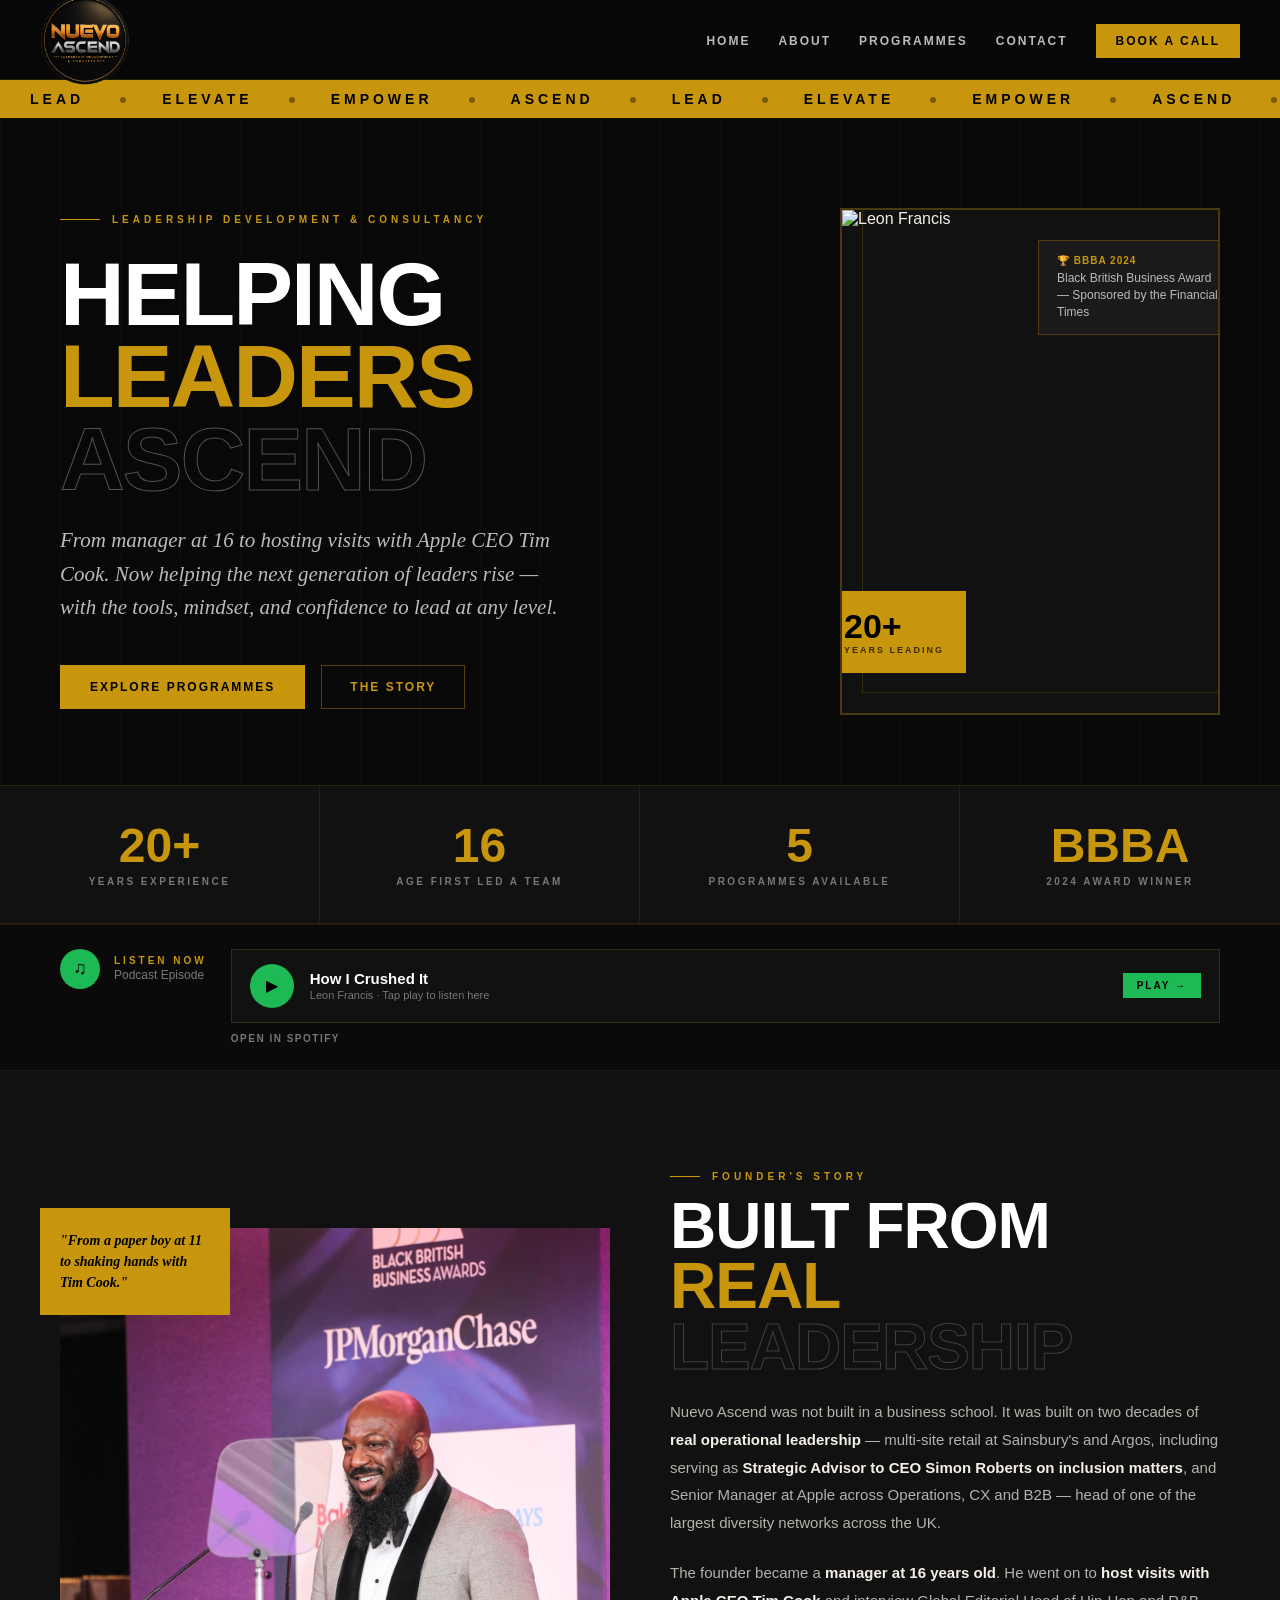
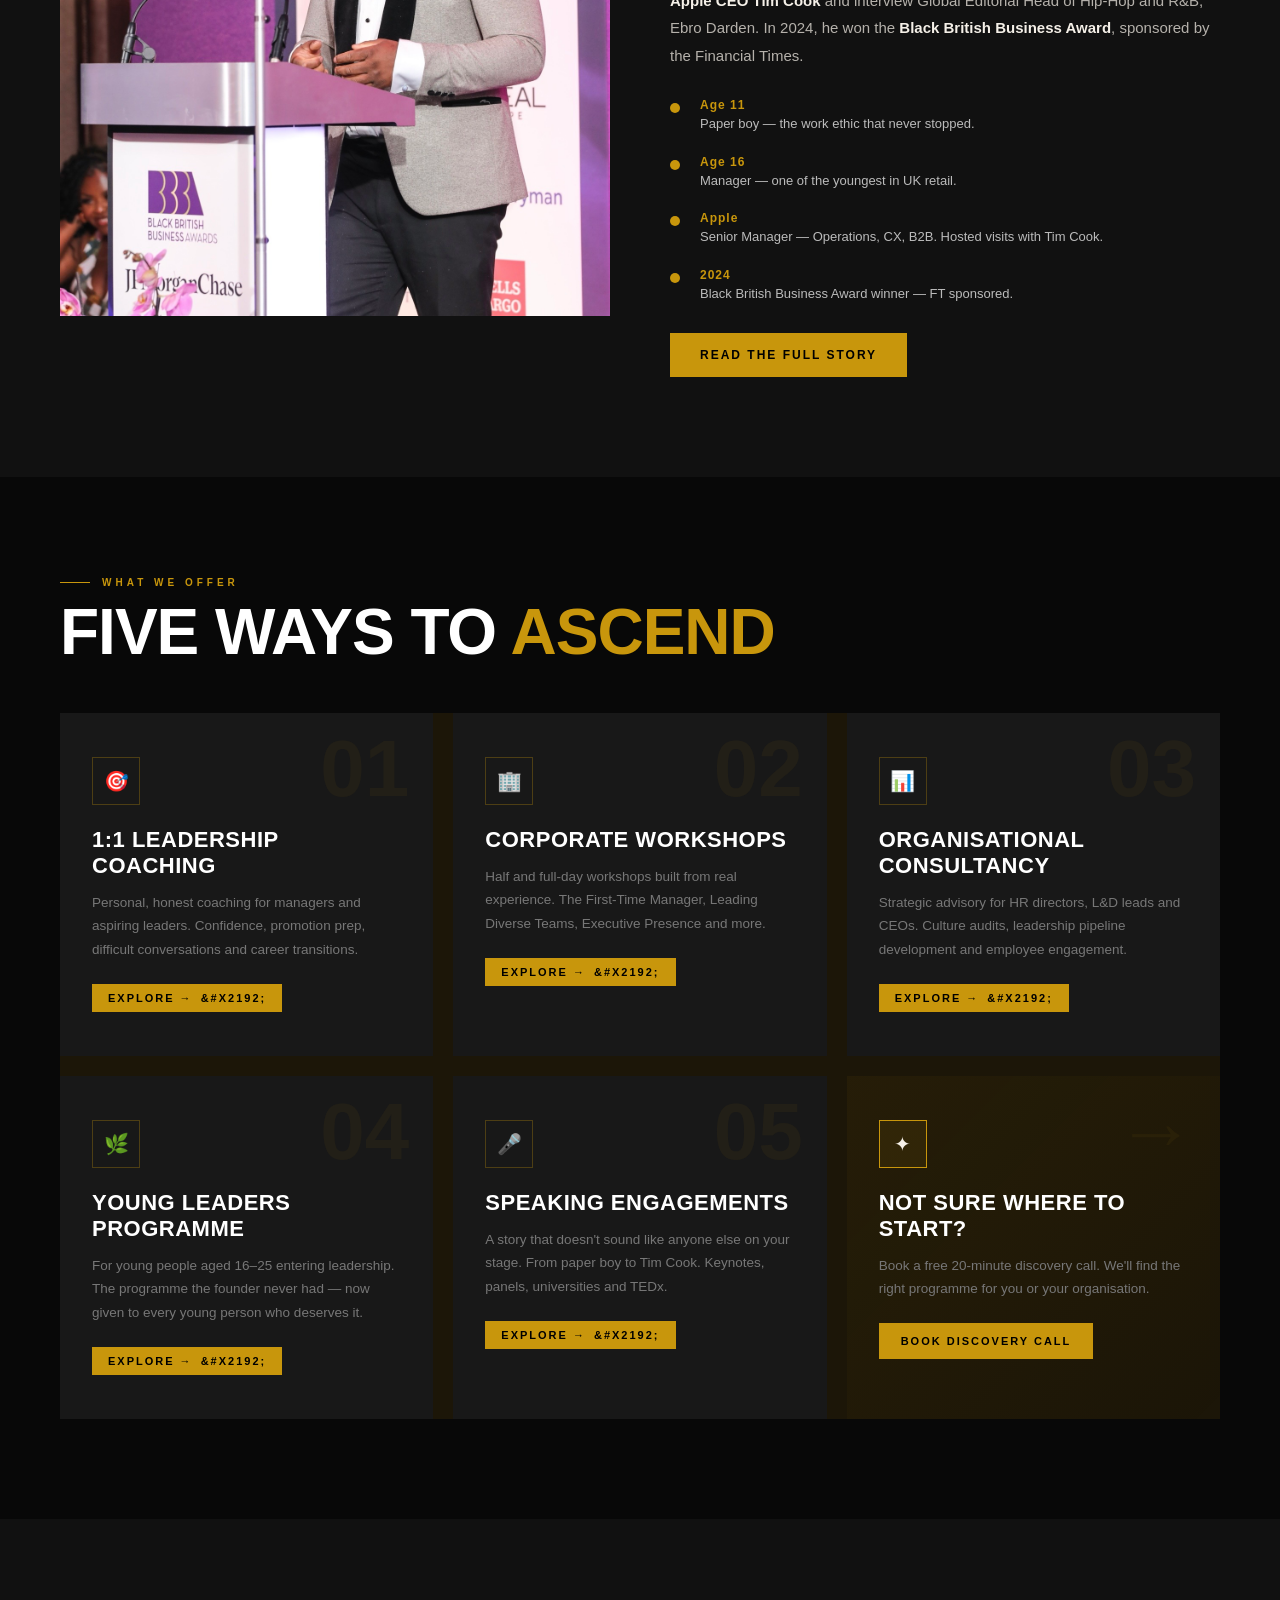
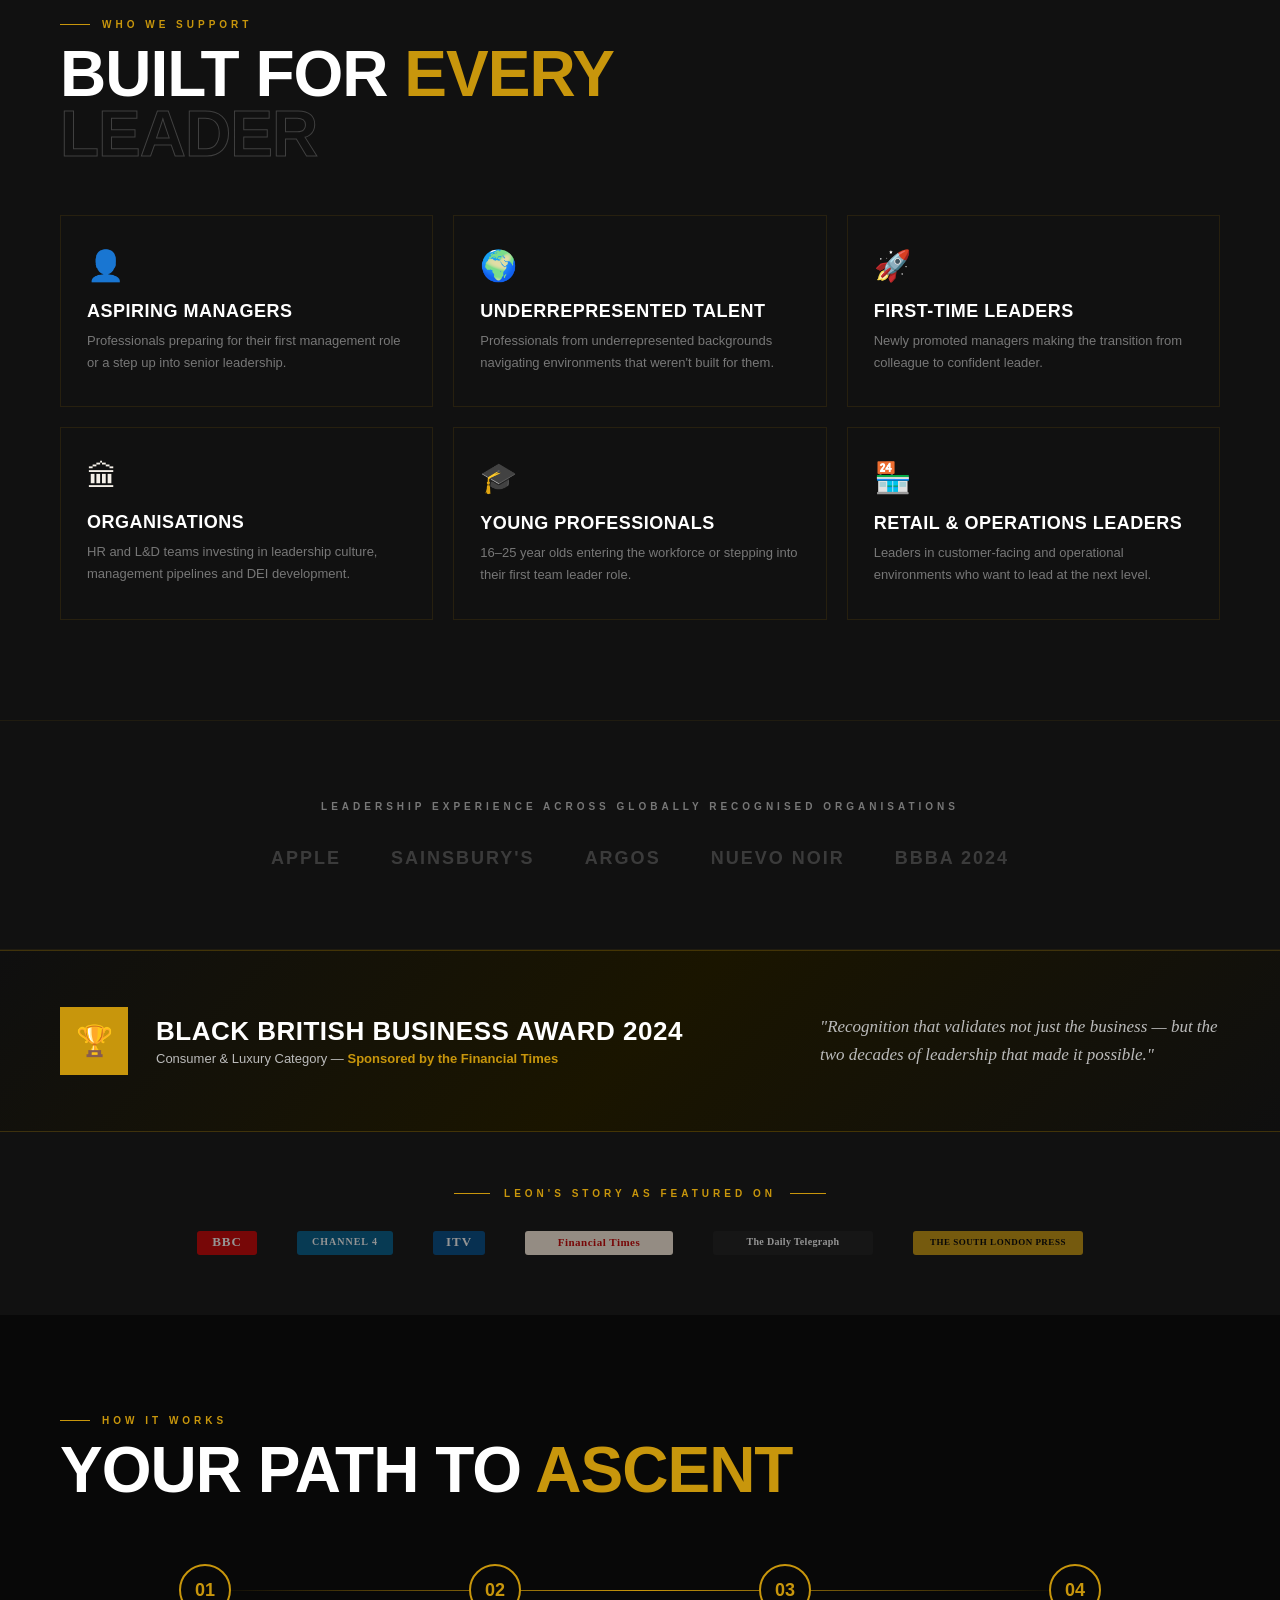
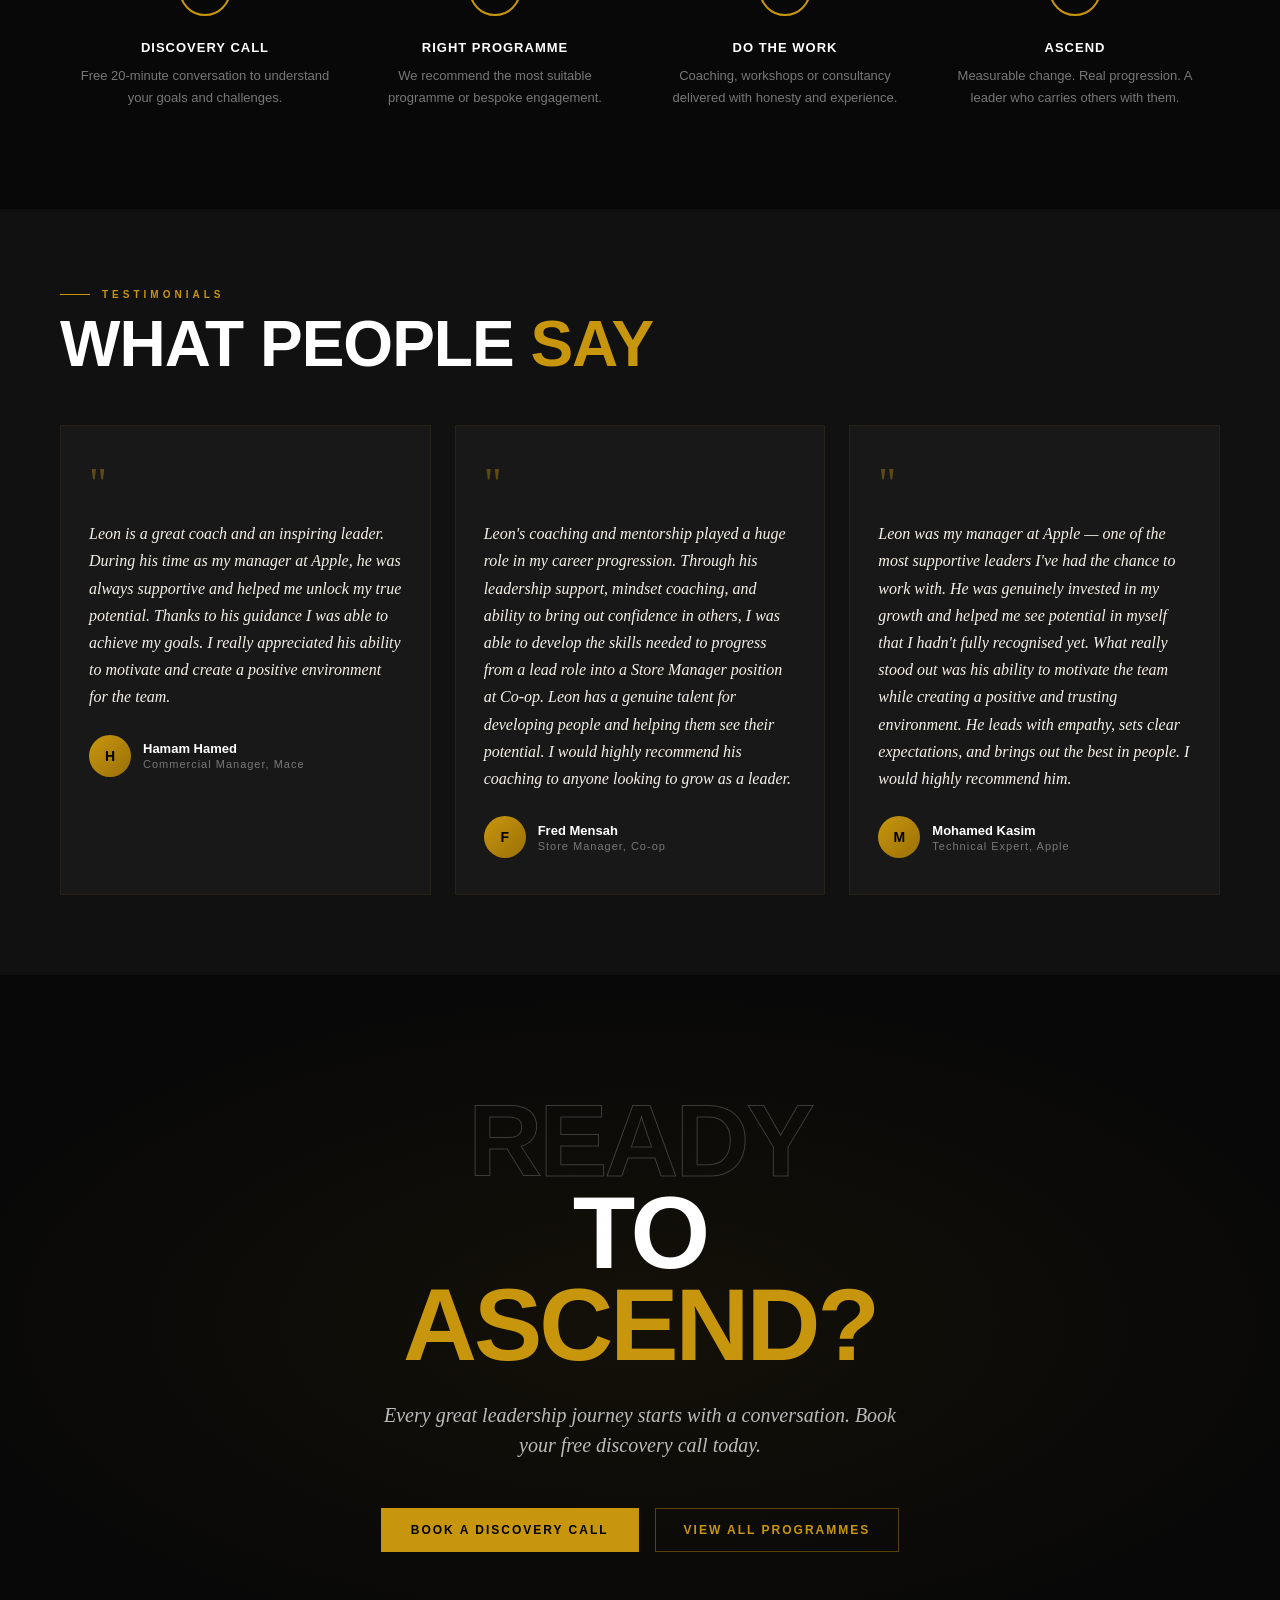
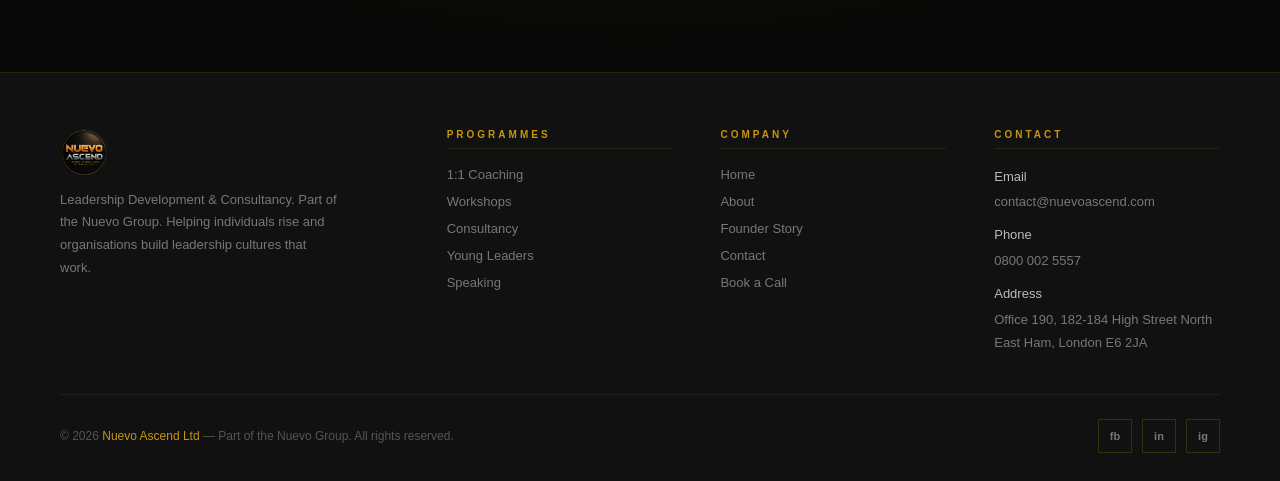
==== commit 1211e789: "Update marketing site with latest HTML, CSS, JS, and image assets. Replace the uploaded static pages" ====
--- a/nuevoascend-site/index.html
+++ b/nuevoascend-site/index.html
@@ -2,505 +2,566 @@
 <html lang="en">
 <head>
 <meta charset="UTF-8">
-<meta name="viewport" content="width=device-width, initial-scale=1.0">
-<title>Nuevo Ascend | Leadership Development & Consultancy</title>
-<link href="https://fonts.googleapis.com/css2?family=Cormorant+Garamond:ital,wght@0,300;0,400;0,600;0,700;1,300;1,400;1,600&family=Barlow:wght@300;400;500;600;700;800&family=Barlow+Condensed:wght@600;700;800;900&display=swap" rel="stylesheet">
+<meta name="viewport" content="width=device-width,initial-scale=1.0">
+<title>Home | Nuevo Ascend</title>
 <style>
-:root {
-  --black:#080808; --charcoal:#111111; --panel:#181818;
-  --gold:#C8960C; --gold-lt:#E8B830; --gold-dk:#9A7008;
-  --green:#2E8B1A; --white:#FFFFFF; --off:#F5F0E8;
-  --grey:#777777; --lgrey:#BBBBBB; --mgrey:#333333;
+
+:root{
+  --blk:#080808;--chr:#111111;--pnl:#181818;
+  --gld:#C8960C;--glt:#E8B830;--grn:#2E8B1A;
+  --wht:#FFFFFF;--off:#F5F0E8;--gry:#777777;--lgr:#BBBBBB;
 }
 *,*::before,*::after{box-sizing:border-box;margin:0;padding:0}
-html{scroll-behavior:smooth}
-body{background:var(--black);color:var(--off);font-family:'Barlow',sans-serif;overflow-x:hidden;cursor:auto}
-
-/* CUSTOM CURSOR */
+html{overflow-x:hidden}
+body{background:#080808;color:#F5F0E8;font-family:Arial,sans-serif;overflow-x:hidden}
+
 /* NAV */
-nav{position:sticky;top:0;left:0;right:0;z-index:200;display:flex;align-items:center;justify-content:space-between;padding:0 60px;height:76px;background:rgba(8,8,8,.95);backdrop-filter:blur(20px);border-bottom:1px solid rgba(200,150,12,.12)}
-.nav-logo{display:flex;align-items:center;gap:14px;text-decoration:none}
-.nav-logo-img{width:44px;height:44px;object-fit:contain}
-.nav-logo-text{font-family:'Barlow Condensed',sans-serif;font-weight:900;font-size:20px;letter-spacing:2px;color:var(--white)}
-.nav-logo-text span{color:var(--gold)}
-.nav-links{display:flex;align-items:center;gap:32px;list-style:none}
-.nav-links a{color:var(--lgrey);text-decoration:none;font-size:12px;font-weight:600;letter-spacing:2px;text-transform:uppercase;transition:color .3s;position:relative}
-.nav-links a::after{content:'';position:absolute;bottom:-4px;left:0;width:0;height:1px;background:var(--gold);transition:width .3s}
-.nav-links a:hover{color:var(--gold)}
-.nav-links a:hover::after{width:100%}
-.nav-cta{background:var(--gold)!important;color:var(--black)!important;padding:10px 22px!important;font-weight:700!important;transition:background .3s!important}
-.nav-cta:hover{background:var(--gold-lt)!important}
-.nav-cta::after{display:none!important}
-
-/* HERO */
-.hero{min-height:600px;display:grid;grid-template-columns:1fr 1fr;align-items:center;padding:100px 60px 80px;position:relative;overflow:hidden;gap:60px}
-.hero-bg{position:absolute;inset:0;background:radial-gradient(ellipse 70% 80% at 0% 50%,rgba(46,139,26,.06) 0%,transparent 60%),radial-gradient(ellipse 50% 60% at 100% 20%,rgba(200,150,12,.07) 0%,transparent 60%),var(--black);z-index:0}
-.hero-grid-lines{position:absolute;inset:0;background-image:linear-gradient(rgba(200,150,12,.03) 1px,transparent 1px),linear-gradient(90deg,rgba(200,150,12,.03) 1px,transparent 1px);background-size:60px 60px;z-index:0}
-.hero-content{position:relative;z-index:1}
-.hero-eyebrow{display:flex;align-items:center;gap:12px;margin-bottom:28px;opacity:0;animation:fadeUp .8s .3s forwards}
-.hero-eyebrow span{font-size:10px;font-weight:700;letter-spacing:4px;text-transform:uppercase;color:var(--gold)}
-.hero-eyebrow::before{content:'';width:40px;height:1px;background:var(--gold)}
-.hero-h1{font-family:'Barlow Condensed',sans-serif;font-weight:900;font-size:clamp(54px,7vw,96px);line-height:.92;letter-spacing:-2px;text-transform:uppercase;color:var(--white);margin-bottom:8px;opacity:0;animation:fadeUp .8s .5s forwards}
-.hero-h1 .gold{color:var(--gold);display:block}
-.hero-h1 .outline{-webkit-text-stroke:1px rgba(255,255,255,.3);color:transparent;display:block}
-.hero-tagline{font-family:'Cormorant Garamond',serif;font-size:clamp(17px,2vw,22px);font-style:italic;color:var(--lgrey);line-height:1.6;margin:28px 0 44px;max-width:500px;opacity:0;animation:fadeUp .8s .7s forwards}
-.hero-btns{display:flex;gap:16px;flex-wrap:wrap;opacity:0;animation:fadeUp .8s .9s forwards}
-.btn-gold{display:inline-flex;align-items:center;gap:10px;background:var(--gold);color:var(--black);font-weight:800;font-size:12px;letter-spacing:2px;text-transform:uppercase;padding:16px 32px;text-decoration:none;transition:all .3s}
-.btn-gold:hover{background:var(--gold-lt);transform:translateY(-2px)}
-.btn-ghost{display:inline-flex;align-items:center;gap:10px;border:1px solid rgba(200,150,12,.4);color:var(--gold);font-weight:600;font-size:12px;letter-spacing:2px;text-transform:uppercase;padding:15px 30px;text-decoration:none;transition:all .3s}
-.btn-ghost:hover{border-color:var(--gold);background:rgba(200,150,12,.06)}
-.hero-visual{position:relative;z-index:1;opacity:0;animation:fadeIn 1.2s .6s forwards}
-.hero-img-wrap{position:relative}
-.hero-img-frame{position:absolute;top:-20px;right:-20px;bottom:20px;left:20px;border:1px solid rgba(200,150,12,.2);z-index:0}
-.hero-img{width:100%;aspect-ratio:3/4;object-fit:cover;position:relative;z-index:1;filter:grayscale(20%)}
-.hero-badge{position:absolute;bottom:40px;left:-30px;background:var(--gold);padding:20px 24px;z-index:2}
-.hero-badge-val{font-family:'Barlow Condensed',sans-serif;font-weight:900;font-size:36px;color:var(--black);line-height:1;display:block}
-.hero-badge-lbl{font-size:9px;font-weight:700;letter-spacing:2px;text-transform:uppercase;color:rgba(0,0,0,.7);display:block;margin-top:2px}
-.hero-award{position:absolute;top:30px;right:-20px;background:var(--panel);border:1px solid rgba(200,150,12,.3);padding:14px 18px;z-index:2;max-width:180px}
-.hero-award p{font-size:10px;font-weight:700;letter-spacing:1px;text-transform:uppercase;color:var(--gold);margin-bottom:4px}
-.hero-award span{font-size:12px;color:var(--lgrey);line-height:1.4;display:block}
-.hero-scroll{position:absolute;bottom:40px;left:60px;display:flex;align-items:center;gap:12px;z-index:1;opacity:0;animation:fadeUp .8s 1.2s forwards}
-.hero-scroll span{font-size:10px;letter-spacing:3px;text-transform:uppercase;color:var(--grey)}
-.hero-scroll-line{width:60px;height:1px;background:linear-gradient(90deg,var(--gold),transparent)}
-
-/* STATS BAR */
-.stats-bar{background:var(--charcoal);border-top:1px solid rgba(200,150,12,.15);border-bottom:1px solid rgba(200,150,12,.15);padding:0 60px;display:grid;grid-template-columns:repeat(4,1fr);gap:0}
-.stat-item{padding:36px 24px;text-align:center;border-right:1px solid rgba(200,150,12,.1);position:relative;overflow:hidden}
-.stat-item:last-child{border-right:none}
-.stat-item::before{content:'';position:absolute;bottom:0;left:50%;transform:translateX(-50%);width:0;height:2px;background:var(--gold);transition:width .5s}
-.stat-item:hover::before{width:80%}
-.stat-num{font-family:'Barlow Condensed',sans-serif;font-weight:900;font-size:52px;color:var(--gold);line-height:1;display:block}
-.stat-lbl{font-size:10px;font-weight:600;letter-spacing:2.5px;text-transform:uppercase;color:var(--grey);margin-top:6px;display:block}
-
-/* SECTION COMMONS */
-.section{padding:120px 60px}
-.section-label{display:flex;align-items:center;gap:14px;margin-bottom:16px}
-.section-label span{font-size:10px;font-weight:700;letter-spacing:4px;text-transform:uppercase;color:var(--gold)}
-.section-label::before{content:'';width:32px;height:1px;background:var(--gold)}
-.section-title{font-family:'Barlow Condensed',sans-serif;font-weight:900;font-size:clamp(40px,5vw,72px);line-height:.95;text-transform:uppercase;color:var(--white);letter-spacing:-1px}
-.section-title .gold{color:var(--gold)}
-.section-title .outline{-webkit-text-stroke:1px rgba(255,255,255,.2);color:transparent}
-
-/* STORY SECTION */
-.story{background:var(--charcoal);padding:120px 60px}
-.story-grid{display:grid;grid-template-columns:1fr 1fr;gap:100px;align-items:center}
-.story-img-side{position:relative}
-.story-img-main{width:100%;aspect-ratio:4/5;object-fit:cover;filter:grayscale(15%)}
-.story-img-accent{position:absolute;bottom:-30px;right:-30px;width:55%;aspect-ratio:1;object-fit:cover;border:4px solid var(--black)}
-.story-gold-box{position:absolute;top:-20px;left:-20px;background:var(--gold);padding:28px 24px;max-width:200px}
-.story-gold-box p{font-family:'Cormorant Garamond',serif;font-size:15px;font-style:italic;color:var(--black);font-weight:600;line-height:1.5}
-.story-content .section-label{margin-bottom:20px}
-.story-body{font-size:15px;line-height:1.85;color:rgba(245,240,232,.72);margin:20px 0 32px}
-.story-body strong{color:var(--off);font-weight:600}
-.timeline{display:flex;flex-direction:column;gap:20px;margin:32px 0}
-.tl-item{display:flex;gap:20px;align-items:flex-start}
-.tl-dot{width:10px;height:10px;background:var(--gold);border-radius:50%;margin-top:5px;flex-shrink:0}
-.tl-line{position:relative}
-.tl-line::before{content:'';position:absolute;left:4px;top:15px;bottom:-25px;width:1px;background:rgba(200,150,12,.2)}
-.tl-item:last-child .tl-line::before{display:none}
-.tl-year{font-family:'Barlow Condensed',sans-serif;font-weight:700;font-size:13px;color:var(--gold);letter-spacing:1px;display:block}
-.tl-text{font-size:13px;color:var(--lgrey);line-height:1.6;margin-top:2px}
-
-/* SERVICES */
-.services-grid{display:grid;grid-template-columns:repeat(3,1fr);gap:1px;background:rgba(200,150,12,.1);margin-top:60px}
-.service-card{background:var(--panel);padding:48px 36px;position:relative;overflow:hidden;transition:background .4s;cursor:auto}
-.service-card::before{content:'';position:absolute;top:0;left:0;right:0;height:2px;background:var(--gold);transform:scaleX(0);transform-origin:left;transition:transform .4s}
-.service-card:hover{background:#1e1e1e}
-.service-card:hover::before{transform:scaleX(1)}
-.service-num{font-family:'Barlow Condensed',sans-serif;font-weight:900;font-size:80px;color:rgba(200,150,12,.06);position:absolute;top:16px;right:24px;line-height:1;pointer-events:none}
-.service-icon{width:48px;height:48px;border:1px solid rgba(200,150,12,.3);display:flex;align-items:center;justify-content:center;margin-bottom:24px;font-size:20px;transition:border-color .4s,background .4s}
-.service-card:hover .service-icon{border-color:var(--gold);background:rgba(200,150,12,.08)}
-.service-title{font-family:'Barlow Condensed',sans-serif;font-weight:800;font-size:24px;text-transform:uppercase;color:var(--white);letter-spacing:.5px;margin-bottom:14px}
-.service-desc{font-size:13.5px;line-height:1.75;color:var(--grey)}
-.service-link{display:inline-flex;align-items:center;gap:8px;margin-top:24px;font-size:11px;font-weight:700;letter-spacing:2px;text-transform:uppercase;color:var(--gold);text-decoration:none;transition:gap .3s}
-.service-link:hover{gap:14px}
-.service-link::after{content:'→'}
-
-/* WHO WE SERVE */
-.serve{background:var(--charcoal)}
-.serve-grid{display:grid;grid-template-columns:repeat(3,1fr);gap:24px;margin-top:60px}
-.serve-card{border:1px solid rgba(200,150,12,.12);padding:36px 28px;transition:all .4s;position:relative;overflow:hidden}
-.serve-card::after{content:'';position:absolute;inset:0;background:linear-gradient(135deg,rgba(200,150,12,.05),transparent);opacity:0;transition:opacity .4s}
-.serve-card:hover{border-color:rgba(200,150,12,.4);transform:translateY(-4px)}
-.serve-card:hover::after{opacity:1}
-.serve-icon{font-size:32px;margin-bottom:20px;display:block}
-.serve-title{font-family:'Barlow Condensed',sans-serif;font-weight:800;font-size:20px;text-transform:uppercase;color:var(--white);letter-spacing:.5px;margin-bottom:10px}
-.serve-desc{font-size:13px;color:var(--grey);line-height:1.7}
-
-/* TRUST STRIP */
-.trust{padding:60px;border-top:1px solid rgba(200,150,12,.08);border-bottom:1px solid rgba(200,150,12,.08)}
-.trust-label{text-align:center;font-size:10px;font-weight:700;letter-spacing:4px;text-transform:uppercase;color:var(--grey);margin-bottom:40px}
-.trust-logos{display:flex;justify-content:center;align-items:center;gap:60px;flex-wrap:wrap}
-.trust-logo{font-family:'Barlow Condensed',sans-serif;font-weight:900;font-size:20px;letter-spacing:2px;text-transform:uppercase;color:rgba(255,255,255,.18);transition:color .3s}
-.trust-logo:hover{color:rgba(200,150,12,.5)}
-
-/* AWARD BANNER */
-.award-banner{background:linear-gradient(135deg,#0f0f0f,#1a1500,#0f0f0f);border-top:1px solid rgba(200,150,12,.25);border-bottom:1px solid rgba(200,150,12,.25);padding:60px;display:flex;align-items:center;justify-content:space-between;gap:40px;flex-wrap:wrap}
-.award-left{display:flex;align-items:center;gap:32px}
-.award-icon{width:72px;height:72px;background:var(--gold);display:flex;align-items:center;justify-content:center;font-size:32px;flex-shrink:0}
-.award-text h3{font-family:'Barlow Condensed',sans-serif;font-weight:900;font-size:28px;text-transform:uppercase;color:var(--white);letter-spacing:.5px}
-.award-text p{font-size:13px;color:var(--lgrey);margin-top:4px}
-.award-text span{color:var(--gold);font-weight:600}
-.award-right{font-family:'Cormorant Garamond',serif;font-style:italic;font-size:18px;color:var(--lgrey);max-width:420px;line-height:1.6}
-
-/* PROCESS */
-.process{background:var(--black)}
-.process-steps{display:grid;grid-template-columns:repeat(4,1fr);gap:0;margin-top:72px;position:relative}
-.process-steps::before{content:'';position:absolute;top:28px;left:calc(12.5%);right:calc(12.5%);height:1px;background:linear-gradient(90deg,transparent,var(--gold),var(--gold),var(--gold),transparent)}
-.step{text-align:center;padding:0 24px;position:relative}
-.step-num{width:56px;height:56px;border:2px solid var(--gold);background:var(--black);border-radius:50%;display:flex;align-items:center;justify-content:center;margin:0 auto 28px;font-family:'Barlow Condensed',sans-serif;font-weight:900;font-size:20px;color:var(--gold);position:relative;z-index:1;transition:background .3s}
-.step:hover .step-num{background:var(--gold);color:var(--black)}
-.step-title{font-family:'Barlow',sans-serif;font-weight:700;font-size:14px;letter-spacing:1px;text-transform:uppercase;color:var(--white);margin-bottom:12px}
-.step-desc{font-size:13px;color:var(--grey);line-height:1.7}
-
-/* TESTIMONIALS */
-.testimonials{background:var(--charcoal)}
-.testi-grid{display:grid;grid-template-columns:repeat(3,1fr);gap:24px;margin-top:60px}
-.testi-card{background:var(--panel);padding:40px 32px;border:1px solid rgba(200,150,12,.08);position:relative;transition:border-color .4s}
-.testi-card:hover{border-color:rgba(200,150,12,.3)}
-.testi-quote{font-size:48px;color:var(--gold);line-height:1;margin-bottom:16px;font-family:'Cormorant Garamond',serif;opacity:.4}
-.testi-text{font-family:'Cormorant Garamond',serif;font-size:17px;font-style:italic;color:var(--off);line-height:1.7;margin-bottom:28px}
-.testi-author{display:flex;align-items:center;gap:14px}
-.testi-avatar{width:44px;height:44px;background:linear-gradient(135deg,var(--gold),var(--gold-dk));border-radius:50%;display:flex;align-items:center;justify-content:center;font-weight:700;font-size:16px;color:var(--black)}
-.testi-name{font-weight:700;font-size:13px;color:var(--white);display:block}
-.testi-role{font-size:11px;color:var(--grey);letter-spacing:1px;display:block;margin-top:2px}
-
-/* CTA SECTION */
-.cta-section{background:var(--black);padding:140px 60px;text-align:center;position:relative;overflow:hidden}
-.cta-section::before{content:'';position:absolute;inset:0;background:radial-gradient(ellipse 80% 70% at 50% 50%,rgba(200,150,12,.06) 0%,transparent 70%)}
-.cta-h2{font-family:'Barlow Condensed',sans-serif;font-weight:900;font-size:clamp(56px,8vw,110px);line-height:.9;text-transform:uppercase;letter-spacing:-3px;margin-bottom:32px;position:relative;z-index:1}
-.cta-h2 .white{color:var(--white);display:block}
-.cta-h2 .gold{color:var(--gold);display:block}
-.cta-h2 .outline{-webkit-text-stroke:1px rgba(255,255,255,.2);color:transparent;display:block}
-.cta-sub{font-family:'Cormorant Garamond',serif;font-size:22px;font-style:italic;color:var(--lgrey);max-width:560px;margin:0 auto 52px;line-height:1.5;position:relative;z-index:1}
-.cta-btns{display:flex;gap:16px;justify-content:center;flex-wrap:wrap;position:relative;z-index:1}
+nav{position:sticky;top:0;left:0;right:0;z-index:200;display:flex;align-items:center;justify-content:space-between;padding:0 40px;height:80px;background:rgba(8,8,8,.97);border-bottom:1px solid rgba(200,150,12,.15)}
+.nl{display:flex;align-items:center;gap:28px;list-style:none}
+.nl a{color:#BBBBBB;text-decoration:none;font-size:12px;font-weight:600;letter-spacing:2px;text-transform:uppercase}
+.nl a:hover{color:#C8960C}
+.nc{background:#C8960C!important;color:#000!important;padding:10px 20px!important;font-weight:700!important}
+.nc:hover{background:#E8B830!important}
+#mt{display:none!important}
+.hl{display:none;flex-direction:column;gap:5px;cursor:pointer;padding:8px}
+.hl span{display:block;width:26px;height:2px;background:#C8960C;border-radius:2px;transition:all .3s}
+#mt:checked~nav .hl span:nth-child(1){transform:translateY(7px) rotate(45deg)}
+#mt:checked~nav .hl span:nth-child(2){opacity:0}
+#mt:checked~nav .hl span:nth-child(3){transform:translateY(-7px) rotate(-45deg)}
+.ov{position:fixed;inset:0;background:rgba(0,0,0,.7);z-index:240;opacity:0;pointer-events:none;transition:opacity .3s}
+#mt:checked~.ov{opacity:1;pointer-events:all}
+.dr{position:fixed;top:0;right:-100%;width:min(300px,85vw);height:100vh;background:#0A0A0A;border-left:1px solid rgba(200,150,12,.2);z-index:250;transition:right .35s ease;display:flex;flex-direction:column;padding:90px 36px 36px;gap:6px}
+#mt:checked~.dr{right:0}
+.dr a{display:block;font-family:'Arial Black',Arial,sans-serif;font-weight:900;font-size:26px;letter-spacing:2px;text-transform:uppercase;color:#BBBBBB;text-decoration:none;padding:10px 0;border-bottom:1px solid rgba(200,150,12,.1)}
+.dr a:hover{color:#C8960C}
+.dr .dc{margin-top:16px;background:#C8960C;color:#000!important;padding:14px 20px!important;text-align:center;font-size:13px;border-bottom:none!important}
+.dcl{position:absolute;top:22px;right:22px;border:1px solid rgba(200,150,12,.3);color:#C8960C;width:34px;height:34px;display:flex;align-items:center;justify-content:center;font-size:16px;cursor:pointer}
+.ds{display:flex;gap:10px;margin-top:auto;padding-top:20px;border-top:1px solid rgba(200,150,12,.1)}
+.ds a{width:38px;height:38px;border:1px solid rgba(200,150,12,.3)!important;display:flex;align-items:center;justify-content:center;color:#777;font-size:11px;font-weight:700;text-decoration:none;padding:0!important;border-bottom:1px solid rgba(200,150,12,.3)!important}
+.ds a:hover{border-color:#C8960C!important;color:#C8960C}
+
+/* TICKER */
+.tk{background:#C8960C;overflow:hidden;padding:10px 0;white-space:nowrap}
+.tt{display:inline-block;animation:tka 40s linear infinite}
+@keyframes tka{0%{transform:translateX(0)}100%{transform:translateX(-50%)}}
+.tw{font-family:'Arial Black',Arial,sans-serif;font-weight:900;font-size:14px;letter-spacing:4px;text-transform:uppercase;color:#000;padding:0 30px;display:inline}
+.td{width:6px;height:6px;background:rgba(0,0,0,.4);border-radius:50%;display:inline-block;vertical-align:middle;margin:0 6px}
+
+/* BUTTONS */
+.bg{display:inline-flex;align-items:center;gap:10px;background:#C8960C;color:#000;font-weight:800;font-size:12px;letter-spacing:2px;text-transform:uppercase;padding:15px 30px;text-decoration:none}
+.bg:hover{background:#E8B830}
+.bh{display:inline-flex;align-items:center;gap:10px;border:1px solid rgba(200,150,12,.4);color:#C8960C;font-weight:600;font-size:12px;letter-spacing:2px;text-transform:uppercase;padding:14px 28px;text-decoration:none}
+.bh:hover{border-color:#C8960C;background:rgba(200,150,12,.06)}
+
+/* SECTION LABELS */
+.sl{display:flex;align-items:center;gap:12px;margin-bottom:14px}
+.sl span{font-size:10px;font-weight:700;letter-spacing:4px;text-transform:uppercase;color:#C8960C}
+.sl::before{content:'';width:30px;height:1px;background:#C8960C}
+.sh{font-family:'Arial Black',Arial,sans-serif;font-weight:900;font-size:clamp(38px,5vw,68px);line-height:.95;text-transform:uppercase;color:#FFFFFF;letter-spacing:-1px}
+.sh .g{color:#C8960C}
+.sh .o{-webkit-text-stroke:1px rgba(255,255,255,.2);color:rgba(0,0,0,0)}
+.gr{width:50px;height:3px;background:#C8960C;margin-bottom:28px}
+
+/* SCROLL REVEAL */
+
+
+
+
 
 /* FOOTER */
-footer{background:var(--charcoal);border-top:1px solid rgba(200,150,12,.12);padding:64px 60px 32px}
-.footer-top{display:grid;grid-template-columns:1.5fr 1fr 1fr 1fr;gap:60px;margin-bottom:60px}
-.footer-brand-text{font-family:'Barlow Condensed',sans-serif;font-weight:900;font-size:28px;letter-spacing:2px;color:var(--white);margin-bottom:16px}
-.footer-brand-text span{color:var(--gold)}
-.footer-tagline{font-size:13px;color:var(--grey);line-height:1.7;max-width:280px}
-.footer-col h4{font-size:10px;font-weight:700;letter-spacing:3px;text-transform:uppercase;color:var(--gold);margin-bottom:20px;padding-bottom:10px;border-bottom:1px solid rgba(200,150,12,.15)}
-.footer-col ul{list-style:none;display:flex;flex-direction:column;gap:10px}
-.footer-col ul a{font-size:13px;color:var(--grey);text-decoration:none;transition:color .3s}
-.footer-col ul a:hover{color:var(--gold)}
-.footer-col p{font-size:13px;color:var(--grey);line-height:1.8}
-.footer-col p strong{color:var(--lgrey);font-weight:500}
-.footer-bottom{border-top:1px solid rgba(255,255,255,.06);padding-top:28px;display:flex;justify-content:space-between;align-items:center;flex-wrap:wrap;gap:16px}
-.footer-copy{font-size:12px;color:var(--grey)}
-.footer-copy span{color:var(--gold)}
-.footer-socials{display:flex;gap:16px}
-.social-link{width:36px;height:36px;border:1px solid rgba(200,150,12,.2);display:flex;align-items:center;justify-content:center;color:var(--grey);text-decoration:none;font-size:13px;font-weight:700;transition:all .3s}
-.social-link:hover{border-color:var(--gold);color:var(--gold);background:rgba(200,150,12,.06)}
-
-/* ANIMATIONS */
-@keyframes fadeUp{from{opacity:0;transform:translateY(32px)}to{opacity:1;transform:translateY(0)}}
-@keyframes fadeIn{from{opacity:0}to{opacity:1}}
-.reveal{opacity:0;transform:translateY(40px);transition:opacity .8s ease,transform .8s ease}
-.reveal.visible{opacity:1;transform:translateY(0)}
-.reveal-left{opacity:0;transform:translateX(-40px);transition:opacity .8s ease,transform .8s ease}
-.reveal-left.visible{opacity:1;transform:translateX(0)}
-.reveal-right{opacity:0;transform:translateX(40px);transition:opacity .8s ease,transform .8s ease}
-.reveal-right.visible{opacity:1;transform:translateX(0)}
-
-@media(max-width:960px){
-  nav{padding:0 24px}
-  .nav-links{display:none}
-  .hero,.story-grid{grid-template-columns:1fr;padding:100px 24px 60px}
-  .hero-visual{display:none}
-  .stats-bar,.services-grid,.serve-grid,.process-steps,.testi-grid,.footer-top{grid-template-columns:1fr 1fr;padding:0 24px}
-  .section,.story,.trust,.award-banner,.cta-section{padding:80px 24px}
-  footer{padding:60px 24px 32px}
-  .process-steps::before{display:none}
-}
+.ft{background:#111111;border-top:1px solid rgba(200,150,12,.12);padding:56px 60px 28px}
+.ftg{display:grid;grid-template-columns:1.5fr 1fr 1fr 1fr;gap:48px;margin-bottom:40px}
+.ftt{font-size:13px;color:#777;line-height:1.75;max-width:280px;margin-top:12px}
+.fc h4{font-size:10px;font-weight:700;letter-spacing:3px;text-transform:uppercase;color:#C8960C;margin-bottom:16px;padding-bottom:8px;border-bottom:1px solid rgba(200,150,12,.12)}
+.fc ul{list-style:none;display:flex;flex-direction:column;gap:9px;padding:0}
+.fc ul a{font-size:13px;color:#777;text-decoration:none}
+.fc ul a:hover{color:#C8960C}
+.fc address{font-style:normal;font-size:13px;color:#777;line-height:1.8}
+.fc address strong{color:#BBBBBB;font-weight:500;display:block;margin-bottom:2px}
+.fc address a{color:#777;text-decoration:none}
+.fc address a:hover{color:#C8960C}
+.fb{border-top:1px solid rgba(255,255,255,.06);padding-top:24px;display:flex;justify-content:space-between;align-items:center;flex-wrap:wrap;gap:14px}
+.fc2{font-size:12px;color:#555}
+.fc2 span{color:#C8960C}
+.fsl{display:flex;gap:10px}
+.fsa{width:34px;height:34px;border:1px solid rgba(200,150,12,.2);display:flex;align-items:center;justify-content:center;color:#777;text-decoration:none;font-size:11px;font-weight:700}
+.fsa:hover{border-color:#C8960C;color:#C8960C}
+
+/* MOBILE PHOTO PLACEHOLDER */
+.mph{display:none;width:100%;min-height:220px;background:#1A1A1A;border:1px dashed rgba(200,150,12,.35);align-items:center;justify-content:center;flex-direction:column;gap:12px;padding:40px 20px;margin:20px 0;text-align:center}
+.mph-i{font-size:28px;opacity:.55}
+.mph-l{font-size:11px;font-weight:700;letter-spacing:2px;text-transform:uppercase;color:rgba(200,150,12,.55);line-height:1.5}
+.mph-s{font-size:10px;color:#555}
+
+/* MOBILE */
+@media(max-width:900px){
+  nav{padding:0 20px;height:68px}
+  .nl{display:none!important}
+  .hl{display:flex}
+  .ft{padding:44px 24px 24px}
+  .ftg{grid-template-columns:1fr 1fr;gap:28px}
+  .fb{flex-direction:column;text-align:center}
+  .mph{display:none!important}
+}
+@media(max-width:480px){
+  .ftg{grid-template-columns:1fr}
+}
+
+
+.hero{padding:80px 60px;display:grid;grid-template-columns:1fr 1fr;gap:60px;align-items:center;background:radial-gradient(ellipse 70% 80% at 0% 50%,rgba(46,139,26,.06) 0%,rgba(0,0,0,0) 60%),radial-gradient(ellipse 50% 60% at 100% 20%,rgba(200,150,12,.07) 0%,rgba(0,0,0,0) 60%),#080808;position:relative;overflow:hidden}
+.hgrid{position:absolute;inset:0;background-image:linear-gradient(rgba(200,150,12,.03) 1px,rgba(0,0,0,0) 1px),linear-gradient(90deg,rgba(200,150,12,.03) 1px,rgba(0,0,0,0) 1px);background-size:60px 60px;pointer-events:none}
+.hey{display:flex;align-items:center;gap:12px;margin-bottom:28px}
+.hey span{font-size:10px;font-weight:700;letter-spacing:4px;text-transform:uppercase;color:#C8960C}
+.hey::before{content:'';width:40px;height:1px;background:#C8960C}
+.hh1{font-family:'Arial Black',Arial,sans-serif;font-weight:900;font-size:clamp(54px,7vw,96px);line-height:.92;letter-spacing:-2px;text-transform:uppercase;color:#FFFFFF;margin-bottom:24px}
+.hh1 .g{color:#C8960C;display:block}
+.hh1 .o{-webkit-text-stroke:1px rgba(255,255,255,.3);color:rgba(0,0,0,0);display:block}
+.ht{font-family:Georgia,serif;font-size:clamp(17px,2vw,21px);font-style:italic;color:#BBBBBB;line-height:1.6;margin-bottom:40px;max-width:500px}
+.hbs{display:flex;gap:16px;flex-wrap:wrap}
+.himg{position:relative}
+.hif{position:absolute;top:-20px;right:-20px;bottom:20px;left:20px;border:1px solid rgba(200,150,12,.2)}
+.hbdg{position:absolute;bottom:40px;left:-20px;background:#C8960C;padding:18px 22px;z-index:2}
+.hbdv{font-family:'Arial Black',Arial,sans-serif;font-weight:900;font-size:34px;color:#000;line-height:1;display:block}
+.hbdl{font-size:9px;font-weight:700;letter-spacing:2px;text-transform:uppercase;color:rgba(0,0,0,.7);display:block;margin-top:2px}
+.haw{position:absolute;top:30px;right:-20px;background:#1A1A1A;border:1px solid rgba(200,150,12,.3);padding:14px 18px;z-index:2;max-width:200px}
+.haw p{font-size:10px;font-weight:700;letter-spacing:1px;text-transform:uppercase;color:#C8960C;margin-bottom:4px}
+.haw span{font-size:12px;color:#BBBBBB;line-height:1.4;display:block}
+.sb{background:#111111;display:grid;grid-template-columns:repeat(4,1fr);border-top:1px solid rgba(200,150,12,.15);border-bottom:1px solid rgba(200,150,12,.15)}
+.si{padding:36px 24px;text-align:center;border-right:1px solid rgba(200,150,12,.1)}
+.si:last-child{border-right:none}
+.sv{font-family:'Arial Black',Arial,sans-serif;font-weight:900;font-size:48px;color:#C8960C;line-height:1;display:block}
+.sl2{font-size:10px;font-weight:600;letter-spacing:2.5px;text-transform:uppercase;color:#777;margin-top:6px;display:block}
+.spt{background:#111111;padding:100px 60px}
+.spg{display:grid;grid-template-columns:1fr 2fr;gap:80px;align-items:center}
+.spi{position:relative}
+.sgb{position:absolute;top:-20px;left:-20px;background:#C8960C;padding:22px 20px;max-width:190px;z-index:2}
+.sgb p{font-family:Georgia,serif;font-size:14px;font-style:italic;color:#000;font-weight:600;line-height:1.5}
+.spim{width:100%;aspect-ratio:4/5;object-fit:cover;position:relative;z-index:1}
+.spac{position:absolute;bottom:-30px;right:-30px;width:55%;aspect-ratio:1;object-fit:cover;border:4px solid #080808;z-index:2}
+.spb p{font-size:15px;line-height:1.85;color:rgba(245,240,232,.72);margin-bottom:22px}
+.spb p strong{color:#F5F0E8;font-weight:600}
+.tl{display:flex;flex-direction:column;gap:20px;margin:28px 0}
+.tli{display:flex;gap:20px;align-items:flex-start}
+.tld{width:10px;height:10px;background:#C8960C;border-radius:50%;margin-top:5px;flex-shrink:0}
+.tly{font-family:'Arial Black',Arial,sans-serif;font-weight:700;font-size:12px;color:#C8960C;letter-spacing:1px;display:block}
+.tlt{font-size:13px;color:#BBBBBB;line-height:1.6;margin-top:2px}
+.svs{padding:100px 60px;background:#080808}
+.svg2{display:grid;grid-template-columns:repeat(3,1fr);gap:1px;background:rgba(200,150,12,.1);margin-top:50px}
+.sc{background:#181818;padding:44px 32px;position:relative;overflow:hidden}
+.sc::before{content:'';position:absolute;top:0;left:0;right:0;height:2px;background:#C8960C;transform:scaleX(0);transform-origin:left;transition:transform .4s}
+.sc:hover::before{transform:scaleX(1)}
+.sc:hover{background:#1e1e1e}
+.snum{font-family:'Arial Black',Arial,sans-serif;font-weight:900;font-size:80px;color:rgba(200,150,12,.06);position:absolute;top:16px;right:24px;line-height:1;pointer-events:none}
+.sic{width:48px;height:48px;border:1px solid rgba(200,150,12,.3);display:flex;align-items:center;justify-content:center;margin-bottom:22px;font-size:20px}
+.stit{font-family:'Arial Black',Arial,sans-serif;font-weight:900;font-size:22px;text-transform:uppercase;color:#FFFFFF;letter-spacing:.5px;margin-bottom:12px}
+.sds{font-size:13.5px;line-height:1.75;color:#777}
+.slk{display:inline-flex;align-items:center;gap:8px;margin-top:22px;font-size:11px;font-weight:700;letter-spacing:2px;text-transform:uppercase;color:#000;background:#C8960C;padding:8px 16px;text-decoration:none}
+.slk::after{content:'&#x2192;'}
+.srv{background:#111111;padding:100px 60px}
+.srg{display:grid;grid-template-columns:repeat(3,1fr);gap:24px;margin-top:50px}
+.src{border:1px solid rgba(200,150,12,.12);padding:32px 26px}
+.src:hover{border-color:rgba(200,150,12,.4);transform:translateY(-4px)}
+.sri{font-size:30px;margin-bottom:18px;display:block}
+.srt{font-family:'Arial Black',Arial,sans-serif;font-weight:900;font-size:18px;text-transform:uppercase;color:#FFFFFF;letter-spacing:.5px;margin-bottom:8px}
+.srd{font-size:13px;color:#777;line-height:1.7}
+.tst{background:#111111;padding:80px 60px;border-top:1px solid rgba(200,150,12,.08);border-bottom:1px solid rgba(200,150,12,.08)}
+.tsl{text-align:center;font-size:10px;font-weight:700;letter-spacing:4px;text-transform:uppercase;color:#777;margin-bottom:36px}
+.tslg{display:flex;justify-content:center;align-items:center;gap:50px;flex-wrap:wrap}
+.tslgo{font-family:'Arial Black',Arial,sans-serif;font-weight:900;font-size:18px;letter-spacing:2px;text-transform:uppercase;color:rgba(255,255,255,.18)}
+.tslgo:hover{color:rgba(200,150,12,.5)}
+.featured{background:#111111;padding:56px 60px;text-align:center}
+.fey{font-size:10px;font-weight:700;letter-spacing:4px;text-transform:uppercase;color:#C8960C;margin-bottom:32px;display:flex;align-items:center;justify-content:center;gap:14px}
+.fey::before,.fey::after{content:'';width:36px;height:1px;background:#C8960C}
+.flg{display:flex;justify-content:center;align-items:center;gap:40px;flex-wrap:wrap}
+.flgi{opacity:.55}
+.flgi:hover{opacity:1}
+.aw{background:linear-gradient(135deg,#0f0f0f,#1a1500,#0f0f0f);border-top:1px solid rgba(200,150,12,.25);border-bottom:1px solid rgba(200,150,12,.25);padding:56px 60px;display:flex;align-items:center;justify-content:space-between;gap:36px;flex-wrap:wrap}
+.awl{display:flex;align-items:center;gap:28px}
+.awi{width:68px;height:68px;background:#C8960C;display:flex;align-items:center;justify-content:center;font-size:30px;flex-shrink:0}
+.awt h3{font-family:'Arial Black',Arial,sans-serif;font-weight:900;font-size:26px;text-transform:uppercase;color:#FFFFFF;letter-spacing:.5px}
+.awt p{font-size:13px;color:#BBBBBB;margin-top:4px}
+.awt span{color:#C8960C;font-weight:600}
+.awr{font-family:Georgia,serif;font-style:italic;font-size:17px;color:#BBBBBB;max-width:400px;line-height:1.6}
+.spt2{background:#080808;padding:100px 60px}
+.pst{display:grid;grid-template-columns:repeat(4,1fr);gap:0;margin-top:64px;position:relative}
+.pst::before{content:'';position:absolute;top:26px;left:12.5%;right:12.5%;height:1px;background:linear-gradient(90deg,rgba(0,0,0,0),#C8960C,rgba(0,0,0,0))}
+.ps{text-align:center;padding:0 20px}
+.psn{width:52px;height:52px;border:2px solid #C8960C;background:#080808;border-radius:50%;display:flex;align-items:center;justify-content:center;margin:0 auto 24px;font-family:'Arial Black',Arial,sans-serif;font-weight:900;font-size:18px;color:#C8960C;position:relative;z-index:1}
+.ps:hover .psn{background:#C8960C;color:#000}
+.psh{font-weight:700;font-size:13px;letter-spacing:1px;text-transform:uppercase;color:#FFFFFF;margin-bottom:10px}
+.psd{font-size:13px;color:#777;line-height:1.7}
+.tg{background:#111111;padding:80px 60px}
+.tgg{display:grid;grid-template-columns:repeat(3,1fr);gap:24px;margin-top:50px}
+.tgc{background:#181818;padding:36px 28px;border:1px solid rgba(200,150,12,.08)}
+.tgc:hover{border-color:rgba(200,150,12,.3)}
+.tgq{font-size:44px;color:#C8960C;line-height:1;margin-bottom:14px;font-family:Georgia,serif;opacity:.4}
+.tgt{font-family:Georgia,serif;font-size:16px;font-style:italic;color:#F5F0E8;line-height:1.7;margin-bottom:24px}
+.tga{display:flex;align-items:center;gap:12px}
+.tgav{width:42px;height:42px;background:linear-gradient(135deg,#C8960C,#9A7008);border-radius:50%;display:flex;align-items:center;justify-content:center;font-weight:700;font-size:14px;color:#000}
+.tgn{font-weight:700;font-size:13px;color:#FFFFFF;display:block}
+.tgr{font-size:11px;color:#777;letter-spacing:1px;display:block;margin-top:2px}
+.cta2{background:#080808;padding:120px 60px;text-align:center;position:relative;overflow:hidden}
+.cta2::before{content:'';position:absolute;inset:0;background:radial-gradient(ellipse 80% 70% at 50% 50%,rgba(200,150,12,.06) 0%,rgba(0,0,0,0) 70%)}
+.cth2{font-family:'Arial Black',Arial,sans-serif;font-weight:900;font-size:clamp(56px,8vw,110px);line-height:.9;text-transform:uppercase;letter-spacing:-3px;margin-bottom:28px;position:relative;z-index:1;color:#FFFFFF}
+.cth2 .g{color:#C8960C;display:block}
+.cth2 .o{-webkit-text-stroke:1px rgba(255,255,255,.2);color:rgba(0,0,0,0);display:block}
+.ctp{font-family:Georgia,serif;font-size:20px;font-style:italic;color:#BBBBBB;max-width:540px;margin:0 auto 48px;line-height:1.5;position:relative;z-index:1}
+.cbg{display:flex;gap:16px;justify-content:center;flex-wrap:wrap;position:relative;z-index:1}
+.sp-strip{background:#0a0a0a;border-top:1px solid rgba(200,150,12,.1);border-bottom:1px solid rgba(200,150,12,.1);padding:24px 60px;display:flex;align-items:center;gap:24px;flex-wrap:wrap}
+.sp-lb{display:flex;align-items:center;gap:14px;flex-shrink:0}
+.sp-ic{width:40px;height:40px;background:#1DB954;border-radius:50%;display:flex;align-items:center;justify-content:center;font-size:18px;color:#000;font-weight:900;flex-shrink:0}
+.sp-lt{font-size:10px;font-weight:700;letter-spacing:3px;text-transform:uppercase;color:#C8960C}
+.sp-ls{font-size:12px;color:#777;margin-top:2px}
+.sp-card{flex:1;min-width:260px;display:flex;align-items:center;gap:16px;background:#111;border:1px solid rgba(200,150,12,.2);padding:14px 18px;text-decoration:none}
+.sp-card:hover{border-color:#C8960C}
+.sp-play{width:44px;height:44px;background:#1DB954;border-radius:50%;display:flex;align-items:center;justify-content:center;font-size:16px;color:#000;flex-shrink:0}
+.sp-title{font-family:'Arial Black',Arial,sans-serif;font-weight:900;font-size:15px;color:#FFFFFF;display:block}
+.sp-sub{font-size:11px;color:#777;margin-top:2px;display:block}
+.sp-btn{margin-left:auto;background:#1DB954;padding:7px 14px;font-size:10px;font-weight:700;letter-spacing:2px;color:#000;text-transform:uppercase;flex-shrink:0;white-space:nowrap}
+@media(max-width:900px){
+  .hero{grid-template-columns:1fr;padding:80px 24px 60px}
+  .sb{grid-template-columns:1fr 1fr}
+  .spt,.svs,.srv,.spt2,.tg,.cta2,.featured{padding:70px 24px}
+  .spg{grid-template-columns:1fr}
+  .spi{display:none}
+  .svg2{grid-template-columns:1fr}
+  .srg{grid-template-columns:1fr 1fr}
+  .pst{grid-template-columns:1fr 1fr;gap:32px}
+  .pst::before{display:none}
+  .tgg{grid-template-columns:1fr}
+  .aw{flex-direction:column;padding:40px 24px}
+  .tst,.sp-strip{padding:40px 24px}
+  .tslg{gap:24px}
+  .flg{gap:20px}
+}
+@media(max-width:480px){
+  .srg{grid-template-columns:1fr}
+  .pst{grid-template-columns:1fr}
+  .sb{grid-template-columns:1fr 1fr}
+}
+
+
+
+
+
+.rv,.rl,
+
+
+/* SCROLL REVEAL */
+
+
+
+
+
+
+
+
+
+
+
+
+
+/* REVEAL */
+
+
+
+ to{opacity:1;transform:none} }
+ to{opacity:1;transform:none} }
+  to{opacity:1;transform:none} }
+
+
+/* Mobile overflow fix */
+@media(max-width:900px){
+  .hero{padding:70px 20px 50px!important}
+  .hh1{font-size:clamp(40px,10vw,72px)!important;letter-spacing:-1px!important}
+  .ht{font-size:16px!important}
+  .svg2{grid-template-columns:1fr!important}
+  .sc{padding:32px 20px!important}
+  .stit{font-size:18px!important}
+  .srg{grid-template-columns:1fr!important}
+  .tgg{grid-template-columns:1fr!important}
+  .pst{grid-template-columns:1fr!important}
+  .sb{grid-template-columns:1fr 1fr!important}
+  .sv{font-size:38px!important}
+  section,.spt,.svs,.srv,.spt2,.tg,.cta2,.featured,.sp-strip,.tst,.aw{
+    padding-left:20px!important;padding-right:20px!important
+  }
+  .cth2{font-size:clamp(40px,10vw,72px)!important;letter-spacing:-1px!important}
+  .aw{flex-direction:column!important}
+  .tslg{gap:20px!important}
+  .flg{gap:16px!important}
+  .sp-strip{flex-direction:column!important;gap:16px!important}
+  .sp-card{min-width:100%!important}
+}
+
+
+/* Mobile jump button */
+.jump-btn{position:fixed;bottom:24px;right:20px;z-index:300;background:#C8960C;color:#000;width:48px;height:48px;border-radius:50%;display:none;align-items:center;justify-content:center;font-size:22px;font-weight:900;text-decoration:none;box-shadow:0 4px 16px rgba(200,150,12,.4)}
+@media(max-width:900px){.jump-btn{display:flex!important}}
+
+
+@media(max-width:900px){
+  .hero,.spt,.svs,.srv,.spt2,.tg,.cta2,.featured,.tst,.aw,.sp-strip{padding-left:20px!important;padding-right:20px!important}
+  .hh1{font-size:clamp(38px,9vw,64px)!important;letter-spacing:-1px!important}
+  .ht{font-size:15px!important}
+  .svg2,.tgg,.srg{grid-template-columns:1fr!important}
+  .sb{grid-template-columns:1fr 1fr!important}
+  .sv{font-size:36px!important}
+  .cth2{font-size:clamp(38px,9vw,64px)!important;letter-spacing:-1px!important}
+  .pst{grid-template-columns:1fr!important}
+  .sp-strip{flex-direction:column!important;gap:14px!important}
+  .sp-card{min-width:100%!important}
+  .aw{flex-direction:column!important;gap:20px!important}
+  .tslg,.flg{gap:16px!important}
+}
+
+
+.jb{position:fixed;bottom:24px;right:20px;z-index:999;background:#C8960C;color:#000;width:48px;height:48px;border-radius:50%;display:none;align-items:center;justify-content:center;font-size:22px;font-weight:900;text-decoration:none;box-shadow:0 4px 16px rgba(200,150,12,.5)}
+@media(max-width:900px){.jb{display:flex!important}}
+
+
+.rv.an  { animation: rvUp   0.65s ease both }
+.rl.an  { animation: rvLeft 0.65s ease both }
+.rr.an  { animation: rvRight 0.65s ease both }
+@keyframes rvUp    { from{opacity:0;transform:translateY(24px)} to{opacity:1;transform:none} }
+@keyframes rvLeft  { from{opacity:0;transform:translateX(-24px)} to{opacity:1;transform:none} }
+@keyframes rvRight { from{opacity:0;transform:translateX(24px)}  to{opacity:1;transform:none} }
+
+
+@media(max-width:900px){
+  
+/* Ensure no teal/green background bleeds through */
+html, body {
+  background:#080808!important;
+  min-height:100%;
+}
+
+
+
+  .dr { z-index:9997!important; }
+  .ov { z-index:9996!important; }
+  /* Mobile body overflow */
+  body, html { overflow-x:hidden!important; max-width:100vw!important; }
+  /* Fix all sections to not overflow */
+  * { max-width:100%!important; }
+  img:not([style*="height:90px"]):not([style*="height:48px"]) {
+    max-width:100%!important;
+    height:auto!important;
+  }
+}
+
 </style>
+<link rel="stylesheet" href="css/site.css">
 </head>
 <body>
 
-<!-- NAV -->
+<input type="checkbox" id="mt">
 <nav>
-  <a class="nav-logo" href="index.html">
-    <div class="nav-logo-text"><span>NUEVO</span> ASCEND</div>
+  <a href="index.html" style="display:flex;align-items:center;text-decoration:none">
+    <img src="assets/images/20ba2a_a200ff1506684226ab8cf4f909ba07a0~mv2.png" alt="Nuevo Ascend" width="90" height="90" style="height:90px;width:auto;object-fit:contain;display:block">
   </a>
-  <ul class="nav-links">
+  <ul class="nl">
     <li><a href="index.html">Home</a></li>
     <li><a href="about.html">About</a></li>
     <li><a href="programmes.html">Programmes</a></li>
     <li><a href="contact.html">Contact</a></li>
-    <li><a href="contact.html" class="nav-cta">Book a Call</a></li>
+    <li><a href="contact.html" class="nc">Book a Call</a></li>
   </ul>
+  <label for="mt" class="hl"><span></span><span></span><span></span></label>
 </nav>
-
-<!-- HERO -->
+<div class="ov"><label for="mt" style="position:absolute;inset:0;cursor:pointer"></label></div>
+<div class="dr">
+  <label for="mt" class="dcl">&#x2715;</label>
+  <a href="index.html">Home</a>
+  <a href="about.html">About</a>
+  <a href="programmes.html">Programmes</a>
+  <a href="contact.html">Contact</a>
+  <a href="contact.html" class="dc">Book a Call</a>
+  <div class="ds">
+    <a href="https://www.facebook.com/share/14gD8bDvkio/?mibextid=wwXIfr" target="_blank" rel="noopener noreferrer">fb</a>
+    <a href="https://www.linkedin.com/company/nuevo-ascend/" target="_blank" rel="noopener noreferrer">in</a>
+    <a href="https://www.instagram.com/nuevoascend" target="_blank" rel="noopener noreferrer">ig</a>
+  </div>
+</div>
+<div class="tk" aria-hidden="true">
+  <div class="tt"><span class="tw">Lead</span><span class="td"></span><span class="tw">Elevate</span><span class="td"></span><span class="tw">Empower</span><span class="td"></span><span class="tw">Ascend</span><span class="td"></span><span class="tw">Lead</span><span class="td"></span><span class="tw">Elevate</span><span class="td"></span><span class="tw">Empower</span><span class="td"></span><span class="tw">Ascend</span><span class="td"></span><span class="tw">Lead</span><span class="td"></span><span class="tw">Elevate</span><span class="td"></span><span class="tw">Empower</span><span class="td"></span><span class="tw">Ascend</span><span class="td"></span><span class="tw">Lead</span><span class="td"></span><span class="tw">Elevate</span><span class="td"></span><span class="tw">Empower</span><span class="td"></span><span class="tw">Ascend</span><span class="td"></span></div>
+</div>
+
 <section class="hero">
-  <div class="hero-bg"></div>
-  <div class="hero-grid-lines"></div>
-  <div class="hero-content">
-    <div class="hero-eyebrow"><span>Leadership Development & Consultancy</span></div>
-    <h1 class="hero-h1">
-      <span>Helping</span>
-      <span class="gold">Leaders</span>
-      <span class="outline">Ascend</span>
+  <div class="hgrid"></div>
+  <div style="position:relative;z-index:1">
+    <div class="hey rv"><span>Leadership Development &amp; Consultancy</span></div>
+    <h1 class="hh1 rv">
+      Helping
+      <span class="g">Leaders</span>
+      <span class="o">Ascend</span>
     </h1>
-    <p class="hero-tagline">From a manager at 16 to the stage with Tim Cook. Now helping the next generation of leaders rise — with the tools, mindset, and confidence to lead at any level.</p>
-    <div class="hero-btns">
-      <a href="programmes.html" class="btn-gold">Explore Programmes</a>
-      <a href="about.html" class="btn-ghost">The Story</a>
-    </div>
-  </div>
-  <div class="hero-visual">
-    <div class="hero-img-wrap">
-      <div class="hero-img-frame"></div>
-      <div class="hero-award">
-        <p>🏆 BBBA 2024</p>
-        <span>Black British Business Award — Sponsored by the Financial Times</span>
+    <p class="ht rv">From manager at 16 to hosting visits with Apple CEO Tim Cook. Now helping the next generation of leaders rise &mdash; with the tools, mindset, and confidence to lead at any level.</p>
+    <div class="hbs rv">
+      <a href="programmes.html" class="bg">Explore Programmes</a>
+      <a href="about.html" class="bh">The Story</a>
+    </div>
+  </div>
+  <div class="himg rv">
+    <div class="hif"></div>
+    <div class="haw"><p>&#127942; BBBA 2024</p><span>Black British Business Award &mdash; Sponsored by the Financial Times</span></div>
+    <img src="assets/images/20ba2a_c78673161e6f47c8a1c82b9c47c8f23d~mv2.png" alt="Leon Francis" style="width:100%;aspect-ratio:3/4;object-fit:cover;position:relative;z-index:1">
+    <div class="hbdg"><span class="hbdv">20+</span><span class="hbdl">Years Leading</span></div>
+  </div>
+</section>
+
+<div class="sb">
+  <div class="si rv"><span class="sv">20+</span><span class="sl2">Years Experience</span></div>
+  <div class="si rv"><span class="sv">16</span><span class="sl2">Age First Led a Team</span></div>
+  <div class="si rv"><span class="sv">5</span><span class="sl2">Programmes Available</span></div>
+  <div class="si rv"><span class="sv">BBBA</span><span class="sl2">2024 Award Winner</span></div>
+</div>
+
+<div class="sp-strip an" data-podcast id="podcast">
+  <div class="sp-lb">
+    <div class="sp-ic" aria-hidden="true">&#9835;</div>
+    <div><div class="sp-lt">Listen Now</div><div class="sp-ls">Podcast Episode</div></div>
+  </div>
+  <div class="sp-main">
+    <button type="button" class="sp-card" data-sp-play aria-expanded="false" aria-controls="sp-player">
+      <span class="sp-play" aria-hidden="true">&#9654;</span>
+      <span class="sp-meta">
+        <span class="sp-title">How I Crushed It</span>
+        <span class="sp-sub">Leon Francis &middot; Tap play to listen here</span>
+      </span>
+      <span class="sp-btn">Play &#x2192;</span>
+    </button>
+    <div class="sp-embed" data-sp-player aria-label="Spotify player"></div>
+    <a class="sp-link" href="https://open.spotify.com/episode/6nXYAmq9eBohDM4sr0WTos" target="_blank" rel="noopener noreferrer">Open in Spotify</a>
+  </div>
+</div>
+
+<section class="spt">
+  <div class="spg">
+    <div class="spi">
+      <div class="sgb"><p>"From a paper boy at 11 to shaking hands with Tim Cook."</p></div>
+      <img class="spim" src="assets/images/20ba2a_355ff98f848a4041ab78692ea4eff581~mv2.jpg" alt="Leon Francis at Apple">
+      
+    </div>
+    <div>
+      <div class="sl rv"><span>Founder's Story</span></div>
+      <h2 class="sh rv">Built From <span class="g">Real</span><br><span class="o">Leadership</span></h2>
+      <div style="height:20px"></div>
+      <div class="spb">
+        <p class="rv">Nuevo Ascend was not built in a business school. It was built on two decades of <strong>real operational leadership</strong> &mdash; multi-site retail at Sainsbury&apos;s and Argos, including serving as <strong>Strategic Advisor to CEO Simon Roberts on inclusion matters</strong>, and Senior Manager at Apple across Operations, CX and B2B &mdash; head of one of the largest diversity networks across the UK.</p>
+        <p class="rv">The founder became a <strong>manager at 16 years old</strong>. He went on to <strong>host visits with Apple CEO Tim Cook</strong> and interview Global Editorial Head of Hip-Hop and R&amp;B, Ebro Darden. In 2024, he won the <strong>Black British Business Award</strong>, sponsored by the Financial Times.</p>
       </div>
-      <div style="width:100%;aspect-ratio:3/4;background:linear-gradient(135deg,#1a1a1a,#0d0d0d);display:flex;align-items:center;justify-content:center;position:relative;z-index:1">
-        <div style="text-align:center">
-          <div style="font-family:'Barlow Condensed',sans-serif;font-weight:900;font-size:100px;color:rgba(200,150,12,.15);line-height:1">NA</div>
-          <div style="font-size:11px;letter-spacing:3px;text-transform:uppercase;color:rgba(200,150,12,.4);margin-top:8px">Nuevo Ascend</div>
-        </div>
+      <div class="tl">
+        <div class="tli rv"><div class="tld"></div><div><span class="tly">Age 11</span><p class="tlt">Paper boy &mdash; the work ethic that never stopped.</p></div></div>
+        <div class="tli rv"><div class="tld"></div><div><span class="tly">Age 16</span><p class="tlt">Manager &mdash; one of the youngest in UK retail.</p></div></div>
+        <div class="tli rv"><div class="tld"></div><div><span class="tly">Apple</span><p class="tlt">Senior Manager &mdash; Operations, CX, B2B. Hosted visits with Tim Cook.</p></div></div>
+        <div class="tli rv"><div class="tld"></div><div><span class="tly">2024</span><p class="tlt">Black British Business Award winner &mdash; FT sponsored.</p></div></div>
       </div>
-      <div class="hero-badge">
-        <span class="hero-badge-val">20+</span>
-        <span class="hero-badge-lbl">Years Leading</span>
-      </div>
-    </div>
-  </div>
-  <div class="hero-scroll">
-    <div class="hero-scroll-line"></div>
-    <span>Scroll to explore</span>
-  </div>
-</section>
-
-<!-- STATS BAR -->
-<div class="stats-bar">
-  <div class="stat-item reveal">
-    <span class="stat-num">20+</span>
-    <span class="stat-lbl">Years Leadership Experience</span>
-  </div>
-  <div class="stat-item reveal" style="transition-delay:.1s">
-    <span class="stat-num">16</span>
-    <span class="stat-lbl">Age of First Management Role</span>
-  </div>
-  <div class="stat-item reveal" style="transition-delay:.2s">
-    <span class="stat-num">5</span>
-    <span class="stat-lbl">Programmes Available</span>
-  </div>
-  <div class="stat-item reveal" style="transition-delay:.3s">
-    <span class="stat-num">BBBA</span>
-    <span class="stat-lbl">2024 Award Winner — FT Sponsored</span>
+      <a href="about.html" class="bg rv">Read the Full Story</a>
+    </div>
+  </div>
+</section>
+
+<section class="svs">
+  <div class="sl rv"><span>What We Offer</span></div>
+  <h2 class="sh rv">Five Ways to <span class="g">Ascend</span></h2>
+  <div class="svg2">
+    <div class="sc rv"><div class="snum">01</div><div class="sic">&#127919;</div><h3 class="stit">1:1 Leadership Coaching</h3><p class="sds">Personal, honest coaching for managers and aspiring leaders. Confidence, promotion prep, difficult conversations and career transitions.</p><a href="programmes.html#coaching" class="slk">Explore &#x2192;</a></div>
+    <div class="sc rv"><div class="snum">02</div><div class="sic">&#127970;</div><h3 class="stit">Corporate Workshops</h3><p class="sds">Half and full-day workshops built from real experience. The First-Time Manager, Leading Diverse Teams, Executive Presence and more.</p><a href="programmes.html#workshops" class="slk">Explore &#x2192;</a></div>
+    <div class="sc rv"><div class="snum">03</div><div class="sic">&#128202;</div><h3 class="stit">Organisational Consultancy</h3><p class="sds">Strategic advisory for HR directors, L&amp;D leads and CEOs. Culture audits, leadership pipeline development and employee engagement.</p><a href="programmes.html#consultancy" class="slk">Explore &#x2192;</a></div>
+    <div class="sc rv"><div class="snum">04</div><div class="sic">&#127807;</div><h3 class="stit">Young Leaders Programme</h3><p class="sds">For young people aged 16&ndash;25 entering leadership. The programme the founder never had &mdash; now given to every young person who deserves it.</p><a href="programmes.html#young-leaders" class="slk">Explore &#x2192;</a></div>
+    <div class="sc rv"><div class="snum">05</div><div class="sic">&#127908;</div><h3 class="stit">Speaking Engagements</h3><p class="sds">A story that doesn&apos;t sound like anyone else on your stage. From paper boy to Tim Cook. Keynotes, panels, universities and TEDx.</p><a href="programmes.html#speaking" class="slk">Explore &#x2192;</a></div>
+    <div class="sc rv" style="background:linear-gradient(135deg,rgba(200,150,12,.06),rgba(0,0,0,0))"><div class="snum">&#x2192;</div><div class="sic" style="border-color:#C8960C;background:rgba(200,150,12,.08)">&#10022;</div><h3 class="stit">Not Sure Where to Start?</h3><p class="sds">Book a free 20-minute discovery call. We&apos;ll find the right programme for you or your organisation.</p><a href="contact.html" class="bg" style="margin-top:22px;font-size:11px;padding:12px 22px">Book Discovery Call</a></div>
+  </div>
+</section>
+
+<section class="srv">
+  <div class="sl rv"><span>Who We Support</span></div>
+  <h2 class="sh rv">Built For <span class="g">Every</span><br><span class="o">Leader</span></h2>
+  <div class="srg">
+    <div class="src rv"><span class="sri">&#128100;</span><h3 class="srt">Aspiring Managers</h3><p class="srd">Professionals preparing for their first management role or a step up into senior leadership.</p></div>
+    <div class="src rv"><span class="sri">&#127757;</span><h3 class="srt">Underrepresented Talent</h3><p class="srd">Professionals from underrepresented backgrounds navigating environments that weren&apos;t built for them.</p></div>
+    <div class="src rv"><span class="sri">&#128640;</span><h3 class="srt">First-Time Leaders</h3><p class="srd">Newly promoted managers making the transition from colleague to confident leader.</p></div>
+    <div class="src rv"><span class="sri">&#127963;</span><h3 class="srt">Organisations</h3><p class="srd">HR and L&amp;D teams investing in leadership culture, management pipelines and DEI development.</p></div>
+    <div class="src rv"><span class="sri">&#127891;</span><h3 class="srt">Young Professionals</h3><p class="srd">16&ndash;25 year olds entering the workforce or stepping into their first team leader role.</p></div>
+    <div class="src rv"><span class="sri">&#127978;</span><h3 class="srt">Retail &amp; Operations Leaders</h3><p class="srd">Leaders in customer-facing and operational environments who want to lead at the next level.</p></div>
+  </div>
+</section>
+
+<div class="tst rv">
+  <p class="tsl">Leadership Experience Across Globally Recognised Organisations</p>
+  <div class="tslg">
+    <span class="tslgo">Apple</span>
+    <span class="tslgo">Sainsbury's</span>
+    <span class="tslgo">Argos</span>
+    <span class="tslgo">Nuevo Noir</span>
+    <span class="tslgo">BBBA 2024</span>
   </div>
 </div>
 
-<!-- STORY TEASER -->
-<section class="story">
-  <div class="story-grid">
-    <div class="story-img-side reveal-left">
-      <div class="story-gold-box">
-        <p>"From a paper round at 11 to shaking hands with Tim Cook."</p>
-      </div>
-      <div style="width:100%;aspect-ratio:4/5;background:linear-gradient(160deg,#1c1c1c,#0a0a0a);display:flex;align-items:center;justify-content:center">
-        <div style="text-align:center;padding:40px">
-          <div style="font-family:'Barlow Condensed',sans-serif;font-weight:900;font-size:72px;color:rgba(200,150,12,.12);line-height:1">LEON<br>FRANCIS</div>
-          <div style="width:60px;height:2px;background:var(--gold);margin:16px auto"></div>
-          <div style="font-size:11px;letter-spacing:3px;color:rgba(200,150,12,.4);text-transform:uppercase">Founder, Nuevo Ascend</div>
-        </div>
-      </div>
-      <div style="position:absolute;bottom:-30px;right:-30px;width:55%;aspect-ratio:1;background:linear-gradient(135deg,#222,#111);border:4px solid var(--black);display:flex;align-items:center;justify-content:center">
-        <div style="text-align:center">
-          <div style="font-size:10px;letter-spacing:2px;color:var(--gold);text-transform:uppercase;font-weight:700">Apple</div>
-          <div style="font-size:10px;letter-spacing:2px;color:var(--grey);text-transform:uppercase;margin-top:4px">Senior Leadership</div>
-        </div>
-      </div>
-    </div>
-    <div class="story-content reveal-right">
-      <div class="section-label"><span>Founder's Story</span></div>
-      <h2 class="section-title">Built From <span class="gold">Real</span><br><span class="outline">Leadership</span></h2>
-      <p class="story-body">Nuevo Ascend was not built in a business school. It was built on two decades of <strong>real operational leadership</strong> — multi-site retail at Sainsbury's and Argos, senior customer experience at Apple, and diversity programme delivery across the UK and Ireland.</p>
-      <p class="story-body">The founder became a store manager at <strong>16 years old</strong>. He went on to stand on a stage with Apple CEO <strong>Tim Cook</strong>. In 2024, he won the <strong>Black British Business Award</strong>, sponsored by the Financial Times. Now he's packaging every lesson from that journey into coaching, consultancy, and programmes that help others do the same.</p>
-      <div class="timeline">
-        <div class="tl-item">
-          <div class="tl-dot"></div>
-          <div class="tl-line">
-            <span class="tl-year">Age 11</span>
-            <p class="tl-text">First job — paper round. The work ethic that never stopped.</p>
-          </div>
-        </div>
-        <div class="tl-item">
-          <div class="tl-dot"></div>
-          <div class="tl-line">
-            <span class="tl-year">Age 16</span>
-            <p class="tl-text">Store manager — one of the youngest in UK retail.</p>
-          </div>
-        </div>
-        <div class="tl-item">
-          <div class="tl-dot"></div>
-          <div class="tl-line">
-            <span class="tl-year">Apple</span>
-            <p class="tl-text">Senior leadership, Tim Cook, UK & Ireland DEI programmes.</p>
-          </div>
-        </div>
-        <div class="tl-item">
-          <div class="tl-dot"></div>
-          <div class="tl-line">
-            <span class="tl-year">2024</span>
-            <p class="tl-text">Black British Business Award winner — FT sponsored.</p>
-          </div>
-        </div>
-      </div>
-      <a href="about.html" class="btn-gold" style="margin-top:8px">Read the Full Story</a>
-    </div>
-  </div>
-</section>
-
-<!-- SERVICES -->
-<section class="section" style="background:var(--black)">
-  <div class="section-label reveal"><span>What We Offer</span></div>
-  <h2 class="section-title reveal">Five Ways to <span class="gold">Ascend</span></h2>
-  <div class="services-grid">
-    <div class="service-card reveal">
-      <div class="service-num">01</div>
-      <div class="service-icon">🎯</div>
-      <h3 class="service-title">1:1 Leadership Coaching</h3>
-      <p class="service-desc">Personal, honest coaching for managers and aspiring leaders. From confidence and promotion prep to difficult conversations and career transitions.</p>
-      <a href="programmes.html#coaching" class="service-link">Explore</a>
-    </div>
-    <div class="service-card reveal" style="transition-delay:.1s">
-      <div class="service-num">02</div>
-      <div class="service-icon">🏢</div>
-      <h3 class="service-title">Corporate Workshops</h3>
-      <p class="service-desc">Half and full-day workshops for organisations. Built from real experience — not borrowed slides. The First-Time Manager. Leading Diverse Teams. Executive Presence.</p>
-      <a href="programmes.html#workshops" class="service-link">Explore</a>
-    </div>
-    <div class="service-card reveal" style="transition-delay:.2s">
-      <div class="service-num">03</div>
-      <div class="service-icon">📊</div>
-      <h3 class="service-title">Organisational Consultancy</h3>
-      <p class="service-desc">Strategic advisory for HR directors, L&D leads, and CEOs. Culture audits, leadership pipeline development, and employee engagement strategy.</p>
-      <a href="programmes.html#consultancy" class="service-link">Explore</a>
-    </div>
-    <div class="service-card reveal" style="transition-delay:.15s">
-      <div class="service-num">04</div>
-      <div class="service-icon">🌱</div>
-      <h3 class="service-title">Young Leaders Programme</h3>
-      <p class="service-desc">For young people aged 16–25 entering leadership. The programme the founder never had — now given to every young person who deserves it.</p>
-      <a href="programmes.html#young-leaders" class="service-link">Explore</a>
-    </div>
-    <div class="service-card reveal" style="transition-delay:.25s">
-      <div class="service-num">05</div>
-      <div class="service-icon">🎤</div>
-      <h3 class="service-title">Speaking Engagements</h3>
-      <p class="service-desc">A story that doesn't sound like anyone else on your stage. From paper boy to Tim Cook. Keynotes, panels, universities, corporate ERGs, and TEDx.</p>
-      <a href="programmes.html#speaking" class="service-link">Explore</a>
-    </div>
-    <div class="service-card reveal" style="transition-delay:.3s;background:linear-gradient(135deg,rgba(200,150,12,.06),transparent)">
-      <div class="service-num">→</div>
-      <div class="service-icon" style="border-color:var(--gold);background:rgba(200,150,12,.08)">✦</div>
-      <h3 class="service-title">Not Sure Where to Start?</h3>
-      <p class="service-desc">Book a free 20-minute discovery call. We'll understand your goals and recommend the right programme for you or your organisation.</p>
-      <a href="contact.html" class="btn-gold" style="margin-top:24px;font-size:11px;padding:12px 24px">Book Discovery Call</a>
-    </div>
-  </div>
-</section>
-
-<!-- WHO WE SERVE -->
-<section class="section serve">
-  <div class="section-label reveal"><span>Who We Support</span></div>
-  <h2 class="section-title reveal">Built For <span class="gold">Every</span><br><span class="outline">Leader</span></h2>
-  <div class="serve-grid">
-    <div class="serve-card reveal"><span class="serve-icon">👤</span><h3 class="serve-title">Aspiring Managers</h3><p class="serve-desc">Professionals preparing for their first management role or a step up into senior leadership.</p></div>
-    <div class="serve-card reveal" style="transition-delay:.1s"><span class="serve-icon">🌍</span><h3 class="serve-title">Underrepresented Talent</h3><p class="serve-desc">Professionals from underrepresented backgrounds navigating environments that weren't built for them.</p></div>
-    <div class="serve-card reveal" style="transition-delay:.2s"><span class="serve-icon">🚀</span><h3 class="serve-title">First-Time Leaders</h3><p class="serve-desc">Newly promoted managers making the transition from colleague to confident leader.</p></div>
-    <div class="serve-card reveal" style="transition-delay:.15s"><span class="serve-icon">🏛</span><h3 class="serve-title">Organisations</h3><p class="serve-desc">HR and L&D teams investing in leadership culture, management pipelines, and DEI development.</p></div>
-    <div class="serve-card reveal" style="transition-delay:.25s"><span class="serve-icon">🎓</span><h3 class="serve-title">Young Professionals</h3><p class="serve-desc">16–25 year olds entering the workforce or stepping into their first team leader role.</p></div>
-    <div class="serve-card reveal" style="transition-delay:.3s"><span class="serve-icon">🏪</span><h3 class="serve-title">Retail & Operations Leaders</h3><p class="serve-desc">Leaders in customer-facing, operational, and multi-site environments who want to lead at the next level.</p></div>
-  </div>
-</section>
-
-<!-- TRUST -->
-<div class="trust reveal">
-  <p class="trust-label">Leadership Experience Across Globally Recognised Organisations</p>
-  <div class="trust-logos">
-    <span class="trust-logo">Sainsbury's</span>
-    <span class="trust-logo">Argos</span>
-    <span class="trust-logo">Apple</span>
-    <span class="trust-logo">BBBA 2024</span>
-    <span class="trust-logo">Financial Times</span>
-    <span class="trust-logo">Nuevo Noir</span>
-  </div>
+<div class="aw rv">
+  <div class="awl">
+    <div class="awi">&#127942;</div>
+    <div class="awt"><h3>Black British Business Award 2024</h3><p>Consumer &amp; Luxury Category &mdash; <span>Sponsored by the Financial Times</span></p></div>
+  </div>
+  <p class="awr">"Recognition that validates not just the business &mdash; but the two decades of leadership that made it possible."</p>
 </div>
 
-<!-- AWARD BANNER -->
-<div class="award-banner reveal">
-  <div class="award-left">
-    <div class="award-icon">🏆</div>
-    <div class="award-text">
-      <h3>Black British Business Award 2024</h3>
-      <p>Consumer & Luxury Category — <span>Sponsored by the Financial Times</span></p>
-    </div>
-  </div>
-  <p class="award-right">"Recognition that validates not just the business — but the two decades of leadership that made it possible."</p>
-</div>
-
-<!-- PROCESS -->
-<section class="section process">
-  <div class="section-label reveal"><span>How It Works</span></div>
-  <h2 class="section-title reveal">Your Path to <span class="gold">Ascent</span></h2>
-  <div class="process-steps">
-    <div class="step reveal"><div class="step-num">01</div><h4 class="step-title">Discovery Call</h4><p class="step-desc">Free 20-minute conversation to understand your goals, challenges, and where you want to go.</p></div>
-    <div class="step reveal" style="transition-delay:.15s"><div class="step-num">02</div><h4 class="step-title">Right Programme</h4><p class="step-desc">We recommend the most suitable programme or create a bespoke engagement for your organisation.</p></div>
-    <div class="step reveal" style="transition-delay:.3s"><div class="step-num">03</div><h4 class="step-title">Do the Work</h4><p class="step-desc">Coaching, workshops, or consultancy delivered with honesty, experience, and genuine investment in your growth.</p></div>
-    <div class="step reveal" style="transition-delay:.45s"><div class="step-num">04</div><h4 class="step-title">Ascend</h4><p class="step-desc">Measurable change. Real progression. A leader who can carry others with them.</p></div>
-  </div>
-</section>
-
-<!-- TESTIMONIALS -->
-<section class="section testimonials">
-  <div class="section-label reveal"><span>Testimonials</span></div>
-  <h2 class="section-title reveal">What People <span class="gold">Say</span></h2>
-  <div class="testi-grid">
-    <div class="testi-card reveal">
-      <div class="testi-quote">"</div>
-      <p class="testi-text">Leon's coaching completely changed how I approach my management role. I went into my promotion board with more confidence than I've ever had — and got the job.</p>
-      <div class="testi-author"><div class="testi-avatar">S</div><div><span class="testi-name">Sarah M.</span><span class="testi-role">Senior Manager, Retail</span></div></div>
-    </div>
-    <div class="testi-card reveal" style="transition-delay:.1s">
-      <div class="testi-quote">"</div>
-      <p class="testi-text">The workshop Leon ran for our team was unlike anything we'd experienced before. Real stories. Real tools. Our managers came away genuinely changed.</p>
-      <div class="testi-author"><div class="testi-avatar">D</div><div><span class="testi-name">David K.</span><span class="testi-role">HR Director</span></div></div>
-    </div>
-    <div class="testi-card reveal" style="transition-delay:.2s">
-      <div class="testi-quote">"</div>
-      <p class="testi-text">As a young Black professional, finding a coach who genuinely understands where you're coming from is rare. Nuevo Ascend is that and more.</p>
-      <div class="testi-author"><div class="testi-avatar">A</div><div><span class="testi-name">Amara T.</span><span class="testi-role">Graduate, Financial Services</span></div></div>
-    </div>
-  </div>
-</section>
-
-<!-- CTA -->
-<section class="cta-section">
-  <h2 class="cta-h2 reveal">
-    <span class="outline">Ready</span>
-    <span class="white">To</span>
-    <span class="gold">Ascend?</span>
+<section class="featured rv">
+  <div class="fey">Leon's Story As Featured On</div>
+  <div class="flg">
+    <div class="flgi"><svg width="60" height="24" viewBox="0 0 60 24"><rect width="60" height="24" rx="3" fill="#CC0000"/><text x="50%" y="50%" dominant-baseline="middle" text-anchor="middle" font-family="Arial Black" font-weight="900" font-size="13" fill="white" letter-spacing="1">BBC</text></svg></div>
+    <div class="flgi"><svg width="96" height="24" viewBox="0 0 96 24"><rect width="96" height="24" rx="3" fill="#005C8A"/><text x="50%" y="50%" dominant-baseline="middle" text-anchor="middle" font-family="Arial Black" font-weight="900" font-size="10" fill="white" letter-spacing="1">CHANNEL 4</text></svg></div>
+    <div class="flgi"><svg width="52" height="24" viewBox="0 0 52 24"><rect width="52" height="24" rx="3" fill="#004B87"/><text x="50%" y="50%" dominant-baseline="middle" text-anchor="middle" font-family="Arial Black" font-weight="900" font-size="13" fill="white" letter-spacing="1">ITV</text></svg></div>
+    <div class="flgi"><svg width="148" height="24" viewBox="0 0 148 24"><rect width="148" height="24" rx="3" fill="#FFF1E0"/><text x="50%" y="50%" dominant-baseline="middle" text-anchor="middle" font-family="Georgia" font-weight="700" font-size="11" fill="#CC0000" letter-spacing="0.5">Financial Times</text></svg></div>
+    <div class="flgi"><svg width="160" height="24" viewBox="0 0 160 24"><rect width="160" height="24" rx="3" fill="#1B1B1B"/><text x="50%" y="50%" dominant-baseline="middle" text-anchor="middle" font-family="Georgia" font-weight="700" font-size="10" fill="white" letter-spacing="0.3">The Daily Telegraph</text></svg></div>
+    <div class="flgi"><svg width="170" height="24" viewBox="0 0 170 24"><rect width="170" height="24" rx="3" fill="#C8960C"/><text x="50%" y="50%" dominant-baseline="middle" text-anchor="middle" font-family="Arial Black" font-weight="900" font-size="9" fill="black" letter-spacing="0.5">THE SOUTH LONDON PRESS</text></svg></div>
+  </div>
+</section>
+
+<section class="spt2">
+  <div class="sl rv"><span>How It Works</span></div>
+  <h2 class="sh rv">Your Path to <span class="g">Ascent</span></h2>
+  <div class="pst">
+    <div class="ps rv"><div class="psn">01</div><h4 class="psh">Discovery Call</h4><p class="psd">Free 20-minute conversation to understand your goals and challenges.</p></div>
+    <div class="ps rv"><div class="psn">02</div><h4 class="psh">Right Programme</h4><p class="psd">We recommend the most suitable programme or bespoke engagement.</p></div>
+    <div class="ps rv"><div class="psn">03</div><h4 class="psh">Do the Work</h4><p class="psd">Coaching, workshops or consultancy delivered with honesty and experience.</p></div>
+    <div class="ps rv"><div class="psn">04</div><h4 class="psh">Ascend</h4><p class="psd">Measurable change. Real progression. A leader who carries others with them.</p></div>
+  </div>
+</section>
+
+<section class="tg">
+  <div class="sl rv"><span>Testimonials</span></div>
+  <h2 class="sh rv">What People <span class="g">Say</span></h2>
+  <div class="tgg">
+    <div class="tgc rv"><div class="tgq">"</div><p class="tgt">Leon is a great coach and an inspiring leader. During his time as my manager at Apple, he was always supportive and helped me unlock my true potential. Thanks to his guidance I was able to achieve my goals. I really appreciated his ability to motivate and create a positive environment for the team.</p><div class="tga"><div class="tgav">H</div><div><span class="tgn">Hamam Hamed</span><span class="tgr">Commercial Manager, Mace</span></div></div></div>
+    <div class="tgc rv"><div class="tgq">"</div><p class="tgt">Leon&#39;s coaching and mentorship played a huge role in my career progression. Through his leadership support, mindset coaching, and ability to bring out confidence in others, I was able to develop the skills needed to progress from a lead role into a Store Manager position at Co-op. Leon has a genuine talent for developing people and helping them see their potential. I would highly recommend his coaching to anyone looking to grow as a leader.</p><div class="tga"><div class="tgav">F</div><div><span class="tgn">Fred Mensah</span><span class="tgr">Store Manager, Co-op</span></div></div></div>
+    <div class="tgc rv"><div class="tgq">"</div><p class="tgt">Leon was my manager at Apple &mdash; one of the most supportive leaders I&#39;ve had the chance to work with. He was genuinely invested in my growth and helped me see potential in myself that I hadn&#39;t fully recognised yet. What really stood out was his ability to motivate the team while creating a positive and trusting environment. He leads with empathy, sets clear expectations, and brings out the best in people. I would highly recommend him.</p><div class="tga"><div class="tgav">M</div><div><span class="tgn">Mohamed Kasim</span><span class="tgr">Technical Expert, Apple</span></div></div></div>
+  </div>
+</section>
+
+<section class="cta2">
+  <h2 class="cth2 rv">
+    <span class="o">Ready</span>
+    <span>To</span>
+    <span class="g">Ascend?</span>
   </h2>
-  <p class="cta-sub reveal">Every great leadership journey starts with a conversation. Book your free discovery call today.</p>
-  <div class="cta-btns reveal">
-    <a href="contact.html" class="btn-gold">Book a Discovery Call</a>
-    <a href="programmes.html" class="btn-ghost">View All Programmes</a>
-  </div>
-</section>
-
-<!-- FOOTER -->
-<footer>
-  <div class="footer-top">
+  <p class="ctp rv">Every great leadership journey starts with a conversation. Book your free discovery call today.</p>
+  <div class="cbg rv">
+    <a href="contact.html" class="bg">Book a Discovery Call</a>
+    <a href="programmes.html" class="bh">View All Programmes</a>
+  </div>
+</section>
+
+<footer class="ft">
+  <div class="ftg">
     <div>
-      <div class="footer-brand-text"><span>NUEVO</span> ASCEND</div>
-      <p class="footer-tagline">Leadership Development & Consultancy. Part of the Nuevo Group. Helping individuals rise and organisations build leadership cultures that work.</p>
-    </div>
-    <div class="footer-col">
+      <a href="index.html" style="text-decoration:none">
+        <img src="assets/images/20ba2a_a200ff1506684226ab8cf4f909ba07a0~mv2.png" alt="Nuevo Ascend" width="48" height="48" style="height:48px;width:auto;object-fit:contain;margin-bottom:12px;display:block">
+      </a>
+      <p class="ftt">Leadership Development &amp; Consultancy. Part of the Nuevo Group. Helping individuals rise and organisations build leadership cultures that work.</p>
+    </div>
+    <div class="fc">
       <h4>Programmes</h4>
       <ul>
         <li><a href="programmes.html#coaching">1:1 Coaching</a></li>
@@ -510,67 +571,85 @@
         <li><a href="programmes.html#speaking">Speaking</a></li>
       </ul>
     </div>
-    <div class="footer-col">
+    <div class="fc">
       <h4>Company</h4>
       <ul>
+        <li><a href="index.html">Home</a></li>
         <li><a href="about.html">About</a></li>
         <li><a href="about.html#story">Founder Story</a></li>
         <li><a href="contact.html">Contact</a></li>
         <li><a href="contact.html">Book a Call</a></li>
       </ul>
     </div>
-    <div class="footer-col">
+    <div class="fc">
       <h4>Contact</h4>
-      <p><strong>Email</strong><br>contact@nuevoascend.com</p>
-      <br>
-      <p><strong>Phone</strong><br>0800 002 5557</p>
-      <br>
-      <p><strong>Address</strong><br>182-184 High Street North<br>East Ham, London E6 2JA</p>
-    </div>
-  </div>
-  <div class="footer-bottom">
-    <p class="footer-copy">© 2026 <span>Nuevo Ascend Ltd</span> — Part of the Nuevo Group. All rights reserved.</p>
-    <div class="footer-socials">
-      <a href="#" class="social-link">in</a>
-      <a href="#" class="social-link">ig</a>
-      <a href="#" class="social-link">fb</a>
+      <address>
+        <strong>Email</strong><a href="mailto:contact@nuevoascend.com">contact@nuevoascend.com</a>
+        <strong style="margin-top:10px">Phone</strong><a href="tel:08000025557">0800 002 5557</a>
+        <strong style="margin-top:10px">Address</strong>Office 190, 182-184 High Street North<br>East Ham, London E6 2JA
+      </address>
+    </div>
+  </div>
+  <div class="fb">
+    <p class="fc2">&copy; 2026 <span>Nuevo Ascend Ltd</span> &mdash; Part of the Nuevo Group. All rights reserved.</p>
+    <div class="fsl">
+      <a href="https://www.facebook.com/share/14gD8bDvkio/?mibextid=wwXIfr" target="_blank" rel="noopener noreferrer" class="fsa">fb</a>
+      <a href="https://www.linkedin.com/company/nuevo-ascend/" target="_blank" rel="noopener noreferrer" class="fsa">in</a>
+      <a href="https://www.instagram.com/nuevoascend" target="_blank" rel="noopener noreferrer" class="fsa">ig</a>
     </div>
   </div>
 </footer>
 
+
+
+
+
 <script>
-const cursor = document.getElementById('cursor');
-const ring = document.getElementById('cursorRing');
-document.addEventListener('mousemove', e => {
-  cursor.style.left = e.clientX + 'px';
-  cursor.style.top = e.clientY + 'px';
-  setTimeout(() => { ring.style.left = e.clientX + 'px'; ring.style.top = e.clientY + 'px'; }, 80);
-});
-document.querySelectorAll('a,.service-card,.serve-card,.testi-card,.step').forEach(el => {
-  el.addEventListener('mouseenter', () => { cursor.style.transform = 'translate(-50%,-50%) scale(2.5)'; ring.style.transform = 'translate(-50%,-50%) scale(1.5)'; });
-  el.addEventListener('mouseleave', () => { cursor.style.transform = 'translate(-50%,-50%) scale(1)'; ring.style.transform = 'translate(-50%,-50%) scale(1)'; });
-});
-const obs = new IntersectionObserver(entries => {
-  entries.forEach(e => { if(e.isIntersecting) { e.target.classList.add('visible'); obs.unobserve(e.target); } });
-}, { threshold: 0.12 });
-document.querySelectorAll('.reveal,.reveal-left,.reveal-right').forEach(el => obs.observe(el));
+(function(){
+  var d=document,w=window,els,i,b,done=false;
+  function check(){
+    els=d.querySelectorAll('.rv,.rl,.rr');
+    var h=w.innerHeight||d.documentElement.clientHeight||800;
+    var all=true;
+    for(i=0;i<els.length;i++){
+      if(!els[i].classList.contains('an')){
+        b=els[i].getBoundingClientRect();
+        if(b.top<h-40){ els[i].classList.add('an'); }
+        else{ all=false; }
+      }
+    }
+    if(all&&done){ clearInterval(t); }
+  }
+  var t=setInterval(check,120);
+  setTimeout(function(){ done=true; },15000);
+  d.addEventListener('scroll',check,{passive:true});
+  w.addEventListener('scroll',check,{passive:true});
+  check();
+})();
 </script>
-
+<a class="jump-btn" href="#" aria-label="Back to top">&#8679;</a>
+<a class="jb" href="#" aria-label="Back to top">&#8679;</a>
 <script>
-  // Auto-resize iFrame for Wix embed — posts content height to parent
-  function notifyHeight() {
-    const h = document.documentElement.scrollHeight;
-    window.parent.postMessage({ type: 'iwResizeWindow', params: { width: '100%', height: h + 'px' } }, '*');
+(function(){
+  var els=document.querySelectorAll('.rv,.rl,.rr'),i,b,done=false;
+  function check(){
+    var h=window.innerHeight||document.documentElement.clientHeight||800;
+    for(i=0;i<els.length;i++){
+      if(!els[i].classList.contains('an')){
+        b=els[i].getBoundingClientRect();
+        if(b.top<h-40){els[i].classList.add('an');}
+      }
+    }
   }
-  // Fire on load and whenever content changes
-  window.addEventListener('load', notifyHeight);
-  window.addEventListener('resize', notifyHeight);
-  // Also fire after images and fonts load
-  setTimeout(notifyHeight, 500);
-  setTimeout(notifyHeight, 1500);
-  // MutationObserver catches dynamic content changes
-  new MutationObserver(notifyHeight).observe(document.body, { subtree: true, childList: true, attributes: true });
+  var t=setInterval(check,120);
+  setTimeout(function(){done=true;clearInterval(t);},15000);
+  document.addEventListener('scroll',check,{passive:true});
+  window.addEventListener('scroll',check,{passive:true});
+  check();
+  setTimeout(check,500);
+  setTimeout(check,1200);
+})();
 </script>
-
+<script src="js/site.js"></script>
 </body>
-</html>
+</html>
--- a/nuevoascend-site/css/site.css
+++ b/nuevoascend-site/css/site.css
@@ -0,0 +1,359 @@
+:root{
+  --blk:#080808;--chr:#111111;--pnl:#181818;
+  --gld:#C8960C;--glt:#E8B830;--grn:#2E8B1A;
+  --wht:#FFFFFF;--off:#F5F0E8;--gry:#777777;--lgr:#BBBBBB;
+}
+*,*::before,*::after{box-sizing:border-box;margin:0;padding:0}
+html{overflow-x:hidden}
+body{background:#080808;color:#F5F0E8;font-family:Arial,sans-serif;overflow-x:hidden}
+
+/* NAV */
+nav{position:sticky;top:0;left:0;right:0;z-index:200;display:flex;align-items:center;justify-content:space-between;padding:0 40px;height:80px;background:rgba(8,8,8,.97);border-bottom:1px solid rgba(200,150,12,.15)}
+.nl{display:flex;align-items:center;gap:28px;list-style:none}
+.nl a{color:#BBBBBB;text-decoration:none;font-size:12px;font-weight:600;letter-spacing:2px;text-transform:uppercase}
+.nl a:hover{color:#C8960C}
+.nc{background:#C8960C!important;color:#000!important;padding:10px 20px!important;font-weight:700!important}
+.nc:hover{background:#E8B830!important}
+#mt{display:none!important}
+.hl{display:none;flex-direction:column;gap:5px;cursor:pointer;padding:8px}
+.hl span{display:block;width:26px;height:2px;background:#C8960C;border-radius:2px;transition:all .3s}
+#mt:checked~nav .hl span:nth-child(1){transform:translateY(7px) rotate(45deg)}
+#mt:checked~nav .hl span:nth-child(2){opacity:0}
+#mt:checked~nav .hl span:nth-child(3){transform:translateY(-7px) rotate(-45deg)}
+.ov{position:fixed;inset:0;background:rgba(0,0,0,.7);z-index:240;opacity:0;pointer-events:none;transition:opacity .3s}
+#mt:checked~.ov{opacity:1;pointer-events:all}
+.dr{position:fixed;top:0;right:-100%;width:min(300px,85vw);height:100vh;background:#0A0A0A;border-left:1px solid rgba(200,150,12,.2);z-index:250;transition:right .35s ease;display:flex;flex-direction:column;padding:90px 36px 36px;gap:6px}
+#mt:checked~.dr{right:0}
+.dr a{display:block;font-family:'Arial Black',Arial,sans-serif;font-weight:900;font-size:26px;letter-spacing:2px;text-transform:uppercase;color:#BBBBBB;text-decoration:none;padding:10px 0;border-bottom:1px solid rgba(200,150,12,.1)}
+.dr a:hover{color:#C8960C}
+.dr .dc{margin-top:16px;background:#C8960C;color:#000!important;padding:14px 20px!important;text-align:center;font-size:13px;border-bottom:none!important}
+.dcl{position:absolute;top:22px;right:22px;border:1px solid rgba(200,150,12,.3);color:#C8960C;width:34px;height:34px;display:flex;align-items:center;justify-content:center;font-size:16px;cursor:pointer}
+.ds{display:flex;gap:10px;margin-top:auto;padding-top:20px;border-top:1px solid rgba(200,150,12,.1)}
+.ds a{width:38px;height:38px;border:1px solid rgba(200,150,12,.3)!important;display:flex;align-items:center;justify-content:center;color:#777;font-size:11px;font-weight:700;text-decoration:none;padding:0!important;border-bottom:1px solid rgba(200,150,12,.3)!important}
+.ds a:hover{border-color:#C8960C!important;color:#C8960C}
+
+/* TICKER */
+.tk{background:#C8960C;overflow:hidden;padding:10px 0;white-space:nowrap}
+.tt{display:inline-block;animation:tka 40s linear infinite}
+@keyframes tka{0%{transform:translateX(0)}100%{transform:translateX(-50%)}}
+.tw{font-family:'Arial Black',Arial,sans-serif;font-weight:900;font-size:14px;letter-spacing:4px;text-transform:uppercase;color:#000;padding:0 30px;display:inline}
+.td{width:6px;height:6px;background:rgba(0,0,0,.4);border-radius:50%;display:inline-block;vertical-align:middle;margin:0 6px}
+
+/* BUTTONS */
+.bg{display:inline-flex;align-items:center;gap:10px;background:#C8960C;color:#000;font-weight:800;font-size:12px;letter-spacing:2px;text-transform:uppercase;padding:15px 30px;text-decoration:none}
+.bg:hover{background:#E8B830}
+.bh{display:inline-flex;align-items:center;gap:10px;border:1px solid rgba(200,150,12,.4);color:#C8960C;font-weight:600;font-size:12px;letter-spacing:2px;text-transform:uppercase;padding:14px 28px;text-decoration:none}
+.bh:hover{border-color:#C8960C;background:rgba(200,150,12,.06)}
+
+/* SECTION LABELS */
+.sl{display:flex;align-items:center;gap:12px;margin-bottom:14px}
+.sl span{font-size:10px;font-weight:700;letter-spacing:4px;text-transform:uppercase;color:#C8960C}
+.sl::before{content:'';width:30px;height:1px;background:#C8960C}
+.sh{font-family:'Arial Black',Arial,sans-serif;font-weight:900;font-size:clamp(38px,5vw,68px);line-height:.95;text-transform:uppercase;color:#FFFFFF;letter-spacing:-1px}
+.sh .g{color:#C8960C}
+.sh .o{-webkit-text-stroke:1px rgba(255,255,255,.2);color:rgba(0,0,0,0)}
+.gr{width:50px;height:3px;background:#C8960C;margin-bottom:28px}
+
+/* SCROLL REVEAL */
+
+
+
+
+
+/* FOOTER */
+.ft{background:#111111;border-top:1px solid rgba(200,150,12,.12);padding:56px 60px 28px}
+.ftg{display:grid;grid-template-columns:1.5fr 1fr 1fr 1fr;gap:48px;margin-bottom:40px}
+.ftt{font-size:13px;color:#777;line-height:1.75;max-width:280px;margin-top:12px}
+.fc h4{font-size:10px;font-weight:700;letter-spacing:3px;text-transform:uppercase;color:#C8960C;margin-bottom:16px;padding-bottom:8px;border-bottom:1px solid rgba(200,150,12,.12)}
+.fc ul{list-style:none;display:flex;flex-direction:column;gap:9px;padding:0}
+.fc ul a{font-size:13px;color:#777;text-decoration:none}
+.fc ul a:hover{color:#C8960C}
+.fc address{font-style:normal;font-size:13px;color:#777;line-height:1.8}
+.fc address strong{color:#BBBBBB;font-weight:500;display:block;margin-bottom:2px}
+.fc address a{color:#777;text-decoration:none}
+.fc address a:hover{color:#C8960C}
+.fb{border-top:1px solid rgba(255,255,255,.06);padding-top:24px;display:flex;justify-content:space-between;align-items:center;flex-wrap:wrap;gap:14px}
+.fc2{font-size:12px;color:#555}
+.fc2 span{color:#C8960C}
+.fsl{display:flex;gap:10px}
+.fsa{width:34px;height:34px;border:1px solid rgba(200,150,12,.2);display:flex;align-items:center;justify-content:center;color:#777;text-decoration:none;font-size:11px;font-weight:700}
+.fsa:hover{border-color:#C8960C;color:#C8960C}
+
+/* MOBILE PHOTO PLACEHOLDER */
+.mph{display:none;width:100%;min-height:220px;background:#1A1A1A;border:1px dashed rgba(200,150,12,.35);align-items:center;justify-content:center;flex-direction:column;gap:12px;padding:40px 20px;margin:20px 0;text-align:center}
+.mph-i{font-size:28px;opacity:.55}
+.mph-l{font-size:11px;font-weight:700;letter-spacing:2px;text-transform:uppercase;color:rgba(200,150,12,.55);line-height:1.5}
+.mph-s{font-size:10px;color:#555}
+
+.ph{padding:90px 60px 70px;position:relative;overflow:hidden;background:#080808}
+.phln{position:absolute;inset:0;background-image:linear-gradient(rgba(200,150,12,.02) 1px,rgba(0,0,0,0) 1px),linear-gradient(90deg,rgba(200,150,12,.02) 1px,rgba(0,0,0,0) 1px);background-size:80px 80px;pointer-events:none}
+.phey{display:flex;align-items:center;gap:12px;margin-bottom:18px}
+.phey span{font-size:10px;font-weight:700;letter-spacing:4px;text-transform:uppercase;color:#C8960C}
+.phey::before{content:'';width:36px;height:1px;background:#C8960C}
+.phh1{font-family:'Arial Black',Arial,sans-serif;font-weight:900;font-size:clamp(52px,8vw,110px);line-height:.9;text-transform:uppercase;letter-spacing:-2px;color:#FFFFFF;margin-bottom:20px}
+.phh1 .g{color:#C8960C;display:block}
+.phh1 .o{-webkit-text-stroke:1px rgba(255,255,255,.2);color:rgba(0,0,0,0);display:block}
+.phsub{font-family:Georgia,serif;font-style:italic;font-size:clamp(16px,2vw,20px);color:#BBBBBB;max-width:560px;line-height:1.6}
+.phpic{position:absolute;top:70px;right:60px;width:300px;height:380px;z-index:2;border:2px solid rgba(200,150,12,.3);background:#111;overflow:hidden}
+.phpic img{width:100%;height:100%;object-fit:contain;object-position:center top;display:block}
+.intro{padding:90px 60px;background:#111111}
+.intg{display:grid;grid-template-columns:1fr 2fr;gap:70px;align-items:start}
+.ints{position:sticky;top:90px}
+.intlb{font-size:10px;font-weight:700;letter-spacing:4px;text-transform:uppercase;color:#C8960C;margin-bottom:14px;display:flex;align-items:center;gap:10px}
+.intlb::before{content:'';width:28px;height:1px;background:#C8960C}
+.inth{font-family:'Arial Black',Arial,sans-serif;font-weight:900;font-size:44px;line-height:.95;text-transform:uppercase;color:#FFFFFF;letter-spacing:-1px}
+.inth span{color:#C8960C;display:block}
+.intq{margin-top:28px;padding:18px;border-left:3px solid #C8960C;background:rgba(200,150,12,.04)}
+.intq p{font-family:Georgia,serif;font-style:italic;font-size:16px;color:#F5F0E8;line-height:1.6}
+.intb p{font-size:14.5px;line-height:1.9;color:rgba(245,240,232,.72);margin-bottom:20px}
+.intb p strong{color:#F5F0E8;font-weight:600}
+.intb p:first-child{font-family:Georgia,serif;font-size:18px;font-style:italic;color:#F5F0E8;line-height:1.7}
+.tls{padding:90px 60px;background:#080808}
+.tltr{position:relative;padding-left:70px}
+.tltr::before{content:'';position:absolute;left:22px;top:0;bottom:0;width:1px;background:linear-gradient(180deg,rgba(0,0,0,0),#C8960C,#C8960C,rgba(0,0,0,0))}
+.tle{position:relative;margin-bottom:56px;padding-bottom:56px;border-bottom:1px solid rgba(200,150,12,.08)}
+.tle:last-child{border-bottom:none;margin-bottom:0}
+.tlm{position:absolute;left:-58px;top:6px;width:22px;height:22px;border:2px solid #C8960C;background:#080808;border-radius:50%;display:flex;align-items:center;justify-content:center}
+.tlm::after{content:'';width:7px;height:7px;background:#C8960C;border-radius:50%}
+.tlmt{display:flex;align-items:center;gap:14px;margin-bottom:12px}
+.tly2{font-family:'Arial Black',Arial,sans-serif;font-weight:900;font-size:11px;letter-spacing:3px;color:#C8960C;background:rgba(200,150,12,.08);padding:3px 10px;border:1px solid rgba(200,150,12,.2)}
+.tlo{font-size:11px;font-weight:600;letter-spacing:2px;text-transform:uppercase;color:#777}
+.tltit{font-family:'Arial Black',Arial,sans-serif;font-weight:900;font-size:clamp(20px,3vw,32px);color:#FFFFFF;text-transform:uppercase;letter-spacing:-.5px;margin-bottom:12px;line-height:1}
+.tlbd{font-size:14px;line-height:1.85;color:rgba(245,240,232,.68);max-width:660px}
+.tlbd strong{color:#F5F0E8;font-weight:600}
+.tlhl{margin-top:18px;display:inline-flex;align-items:center;gap:8px;background:rgba(200,150,12,.06);border:1px solid rgba(200,150,12,.2);padding:7px 14px;font-size:11px;font-weight:600;letter-spacing:1.5px;color:#C8960C;text-transform:uppercase}
+.vals{padding:90px 60px;background:#111111}
+.valg{display:grid;grid-template-columns:repeat(4,1fr);gap:1px;background:rgba(200,150,12,.1);margin-top:50px}
+.vc{background:#181818;padding:44px 28px}
+.vn{font-family:'Arial Black',Arial,sans-serif;font-weight:900;font-size:56px;color:rgba(200,150,12,.07);line-height:1;margin-bottom:20px}
+.vt{font-family:'Arial Black',Arial,sans-serif;font-weight:900;font-size:19px;text-transform:uppercase;color:#C8960C;letter-spacing:.5px;margin-bottom:10px}
+.vd{font-size:13px;color:#777;line-height:1.75}
+.crds{padding:90px 60px;background:#080808}
+.crdg{display:grid;grid-template-columns:repeat(3,1fr);gap:20px;margin-top:50px}
+.crd{border:1px solid rgba(200,150,12,.12);padding:32px 26px}
+.crd:hover{border-color:rgba(200,150,12,.4);transform:translateY(-4px)}
+.cri{font-size:26px;margin-bottom:14px;display:block}
+.crt{font-weight:700;font-size:14px;color:#FFFFFF;margin-bottom:8px}
+.crd2{font-size:12.5px;color:#777;line-height:1.7}
+.mis{padding:90px 60px;background:#0a0a0a;text-align:center}
+.mie{font-size:10px;font-weight:700;letter-spacing:4px;text-transform:uppercase;color:#C8960C;margin-bottom:24px;display:flex;align-items:center;justify-content:center;gap:14px}
+.mie::before,.mie::after{content:'';width:36px;height:1px;background:#C8960C}
+.mit{font-family:Georgia,serif;font-size:clamp(22px,3.5vw,40px);font-style:italic;color:#F5F0E8;line-height:1.35;font-weight:300;margin-bottom:28px}
+.mit em{font-style:normal;color:#C8960C}
+.mis2{font-size:14px;color:#777;line-height:1.8;max-width:580px;margin:0 auto 36px}
+.bg2{display:flex;gap:14px;justify-content:center;flex-wrap:wrap}
+.actf{padding:90px 60px;text-align:center;background:#111111}
+.acth{font-family:'Arial Black',Arial,sans-serif;font-weight:900;font-size:clamp(40px,6vw,76px);text-transform:uppercase;letter-spacing:-1px;line-height:.95;margin-bottom:18px;color:#FFFFFF}
+.acth .g{color:#C8960C;display:block}
+.actp{font-family:Georgia,serif;font-style:italic;font-size:18px;color:#BBBBBB;margin:0 auto 32px;max-width:500px;line-height:1.5}
+
+/* HOME */
+.hero{padding:90px 60px 70px;position:relative;overflow:hidden;background:#080808}
+.herog{display:grid;grid-template-columns:1.1fr 1fr;gap:50px;align-items:center;max-width:1140px}
+.hhero{font-family:'Arial Black',Arial,sans-serif;font-weight:900;font-size:clamp(44px,7vw,92px);line-height:.9;text-transform:uppercase;letter-spacing:-2px;color:#FFFFFF;margin-bottom:20px}
+.hhero .g{color:#C8960C;display:block}
+.hhero .o{-webkit-text-stroke:1px rgba(255,255,255,.2);color:rgba(0,0,0,0);display:block}
+.hsub{font-family:Georgia,serif;font-style:italic;font-size:clamp(16px,2vw,20px);color:#BBBBBB;max-width:520px;line-height:1.6;margin-bottom:28px}
+.himg{width:100%;max-width:380px;justify-self:end;border:2px solid rgba(200,150,12,.3);background:#111;aspect-ratio:3/4;overflow:hidden}
+.himg img{width:100%;height:100%;object-fit:cover;object-position:center top;display:block}
+.feat{padding:90px 60px;background:#111111}
+.featg{display:grid;grid-template-columns:repeat(3,1fr);gap:20px;margin-top:44px}
+.featc{border:1px solid rgba(200,150,12,.12);padding:32px 26px;background:#181818}
+.featc:hover{border-color:rgba(200,150,12,.4)}
+.featic{font-size:28px;margin-bottom:12px;display:block}
+.featc h3{font-weight:700;font-size:15px;color:#FFFFFF;margin-bottom:8px;text-transform:uppercase}
+.featc p{font-size:12.5px;color:#777;line-height:1.7}
+.stats{padding:70px 60px;background:#080808}
+.statg{display:grid;grid-template-columns:repeat(4,1fr);gap:1px;background:rgba(200,150,12,.1)}
+.stat{background:#181818;padding:36px 24px;text-align:center}
+.statn{font-family:'Arial Black',Arial,sans-serif;font-weight:900;font-size:clamp(32px,5vw,48px);color:#C8960C;line-height:1}
+.statl{font-size:11px;font-weight:600;letter-spacing:2px;text-transform:uppercase;color:#777;margin-top:8px}
+
+/* PROGRAMMES page layout — see css/programmes-fix.css */
+
+/* CONTACT */
+.ctsec{padding:90px 60px;background:#111111}
+.ctg{display:grid;grid-template-columns:1fr 1.15fr;gap:60px;align-items:start}
+.ctform label{display:block;font-size:10px;font-weight:700;letter-spacing:2px;text-transform:uppercase;color:#C8960C;margin-bottom:6px}
+.ctform input,.ctform textarea,.ctform select{width:100%;background:#181818;border:1px solid rgba(200,150,12,.2);color:#F5F0E8;padding:14px 16px;font-family:Arial,sans-serif;font-size:14px;margin-bottom:18px}
+.ctform input:focus,.ctform textarea:focus,.ctform select:focus{outline:none;border-color:#C8960C}
+.ctform textarea{min-height:140px;resize:vertical}
+.ctinfo h3{font-family:'Arial Black',Arial,sans-serif;font-weight:900;font-size:28px;text-transform:uppercase;color:#FFFFFF;margin-bottom:20px}
+.ctinfo p,.ctinfo address{font-size:14px;color:#777;line-height:1.85;font-style:normal}
+.ctinfo a{color:#BBBBBB;text-decoration:none}
+.ctinfo a:hover{color:#C8960C}
+.ctinfo strong{color:#BBBBBB;display:block;margin-top:16px;margin-bottom:4px;font-weight:500}
+
+/* Active nav */
+.nl a.active,.dr a.active{color:#C8960C}
+
+/* Podcast / Spotify strip */
+.sp-strip{
+  background:#0a0a0a;
+  border-top:1px solid rgba(200,150,12,.1);
+  border-bottom:1px solid rgba(200,150,12,.1);
+  padding:24px 60px;
+  display:flex;
+  align-items:flex-start;
+  gap:24px;
+  flex-wrap:wrap;
+}
+.sp-lb{display:flex;align-items:center;gap:14px;flex-shrink:0}
+.sp-ic{width:40px;height:40px;background:#1DB954;border-radius:50%;display:flex;align-items:center;justify-content:center;font-size:18px;color:#000;font-weight:900;flex-shrink:0}
+.sp-lt{font-size:10px;font-weight:700;letter-spacing:3px;text-transform:uppercase;color:#C8960C}
+.sp-ls{font-size:12px;color:#777;margin-top:2px}
+.sp-main{flex:1;min-width:min(100%,280px)}
+.sp-card{
+  width:100%;
+  display:flex;
+  align-items:center;
+  gap:16px;
+  background:#111;
+  border:1px solid rgba(200,150,12,.2);
+  padding:14px 18px;
+  cursor:pointer;
+  font:inherit;
+  color:inherit;
+  text-align:left;
+  transition:border-color .25s,background .25s;
+}
+.sp-card:hover,.sp-card:focus-visible{border-color:#C8960C;outline:none;background:#141414}
+.sp-play{width:44px;height:44px;background:#1DB954;border-radius:50%;display:flex;align-items:center;justify-content:center;font-size:16px;color:#000;flex-shrink:0;line-height:1}
+.sp-meta{flex:1;min-width:0}
+.sp-title{font-family:'Arial Black',Arial,sans-serif;font-weight:900;font-size:15px;color:#FFFFFF;display:block}
+.sp-sub{font-size:11px;color:#777;margin-top:2px;display:block}
+.sp-btn{background:#1DB954;padding:7px 14px;font-size:10px;font-weight:700;letter-spacing:2px;color:#000;text-transform:uppercase;flex-shrink:0;white-space:nowrap}
+.sp-embed{display:none;margin-top:0;border-radius:12px;overflow:hidden;border:1px solid rgba(29,185,84,.35);background:#111;box-shadow:0 8px 32px rgba(29,185,84,.12)}
+.sp-strip.is-playing .sp-card{display:none}
+.sp-strip.is-playing .sp-embed{display:block;margin-top:0;animation:spReveal .35s ease}
+.sp-embed iframe{display:block;width:100%;height:232px;border:0;max-width:100%}
+@keyframes spReveal{from{opacity:0;transform:translateY(-8px)}to{opacity:1;transform:none}}
+.sp-link{display:inline-block;margin-top:10px;font-size:10px;font-weight:600;letter-spacing:1.5px;text-transform:uppercase;color:#777;text-decoration:none}
+.sp-link:hover{color:#C8960C}
+.sp-strip.an{opacity:1}
+
+
+/* SCROLL REVEAL */
+.rv,.rl,.rr{opacity:0}
+.rv.an{animation:rvUp .65s ease both}
+.rl.an{animation:rvLeft .65s ease both}
+.rr.an{animation:rvRight .65s ease both}
+
+
+
+
+
+
+
+
+
+
+
+
+
+/* Mobile jump/scroll button */
+.jump-btn{
+  position:fixed;bottom:24px;right:20px;z-index:300;
+  background:#C8960C;color:#000;width:48px;height:48px;
+  border-radius:50%;display:none;align-items:center;justify-content:center;
+  font-size:20px;font-weight:900;text-decoration:none;
+  box-shadow:0 4px 16px rgba(200,150,12,.4);
+  border:none;cursor:pointer;
+}
+
+@keyframes rvUp    { from{opacity:0;transform:translateY(24px)} to{opacity:1;transform:none} }
+@keyframes rvLeft  { from{opacity:0;transform:translateX(-24px)} to{opacity:1;transform:none} }
+@keyframes rvRight { from{opacity:0;transform:translateX(24px)}  to{opacity:1;transform:none} }
+
+/* Prevent horizontal overflow without breaking grid/flex */
+html,body{background:#080808!important;min-height:100%;overflow-x:hidden}
+img,video,svg{max-width:100%;height:auto}
+section,.ph,.intro,.tls,.vals,.crds,.mis,.actf,.ft,.hero,.feat,.stats,.progh,.progs,.ctsec{overflow-x:hidden}
+
+/* HOME page (Wix export classes) */
+.hh{padding:90px 60px 70px;position:relative;overflow:hidden;background:#080808}
+.hg{display:grid;grid-template-columns:1.1fr 1fr;gap:50px;align-items:center}
+.himg img,.spim{max-width:100%;height:auto}
+.spg{display:grid;grid-template-columns:1fr 1fr;gap:60px;align-items:center}
+.svg2{display:grid;grid-template-columns:repeat(3,1fr);gap:20px}
+.srg{display:grid;grid-template-columns:repeat(3,1fr);gap:20px}
+
+/* MOBILE — must come after component styles */
+@media(max-width:900px){
+  .hl,label[for="mt"]{position:relative;z-index:10}
+  nav{z-index:200;padding:0 20px;height:68px}
+  nav a img{height:56px!important;width:auto!important}
+  .nl{display:none!important}
+  .hl{display:flex}
+  .ft{padding:44px 24px 24px}
+  .ftg{grid-template-columns:1fr 1fr;gap:28px}
+  .fb{flex-direction:column;text-align:center}
+  .mph{display:none!important}
+  .ph,.intro,.tls,.vals,.crds,.mis,.actf,.hero,.feat,.stats,.progh,.progs,.ctsec,.hh,.spt,.svs,.srv,.sb,.bks,.cmain{padding:70px 24px}
+  .hg,.spg{grid-template-columns:1fr;gap:36px}
+  .himg{display:block!important;max-width:320px;margin:0 auto}
+  .spi,.spim{display:block!important;max-width:100%}
+  .svg2,.srg{grid-template-columns:1fr}
+  .prog-nav{overflow-x:auto;-webkit-overflow-scrolling:touch;flex-wrap:nowrap!important}
+  .prog-pill{flex-shrink:0;white-space:nowrap}
+  .herog,.ctg{grid-template-columns:1fr;gap:36px}
+  .himg{max-width:320px;margin:0 auto;justify-self:center}
+  .featg,.info-grid,.statg{grid-template-columns:1fr 1fr}
+  .phpic{
+    display:block!important;
+    position:relative!important;
+    top:auto!important;right:auto!important;
+    width:100%!important;max-width:320px!important;
+    height:auto!important;aspect-ratio:3/4;
+    margin:32px auto 0!important;
+  }
+  .phpic img{object-fit:cover!important;height:100%!important}
+  .intg{grid-template-columns:1fr;gap:40px}
+  .ints{position:static}
+  .inth{font-size:clamp(32px,8vw,44px)}
+  .valg{grid-template-columns:1fr 1fr}
+  .crdg{grid-template-columns:1fr 1fr}
+  .tltr{padding-left:36px}
+  .tlm{left:-28px;width:18px;height:18px}
+  .tlm::after{width:6px;height:6px}
+  .tlmt{flex-wrap:wrap;gap:8px}
+  .bg2{flex-direction:column;align-items:stretch}
+  .bg2 .bg,.bg2 .bh{justify-content:center;text-align:center}
+  .jump-btn{display:flex!important}
+  html:has(#mt:checked){overflow:hidden}
+  .sp-strip{padding:20px 24px;flex-direction:column;gap:16px}
+  .sp-card{min-width:100%}
+}
+@media(max-width:600px){
+  .phh1{letter-spacing:-1px}
+  .phsub{max-width:100%}
+  .valg,.crdg,.featg,.info-grid,.statg{grid-template-columns:1fr}
+  .info-card h3{font-size:clamp(18px,5vw,24px)!important}
+  .vc{padding:32px 22px}
+  .vn{font-size:44px}
+  .crd{padding:28px 22px}
+  .tw{font-size:12px;letter-spacing:3px;padding:0 20px}
+}
+@media(max-width:480px){
+  nav{padding:0 16px;height:64px}
+  nav a img{height:48px!important}
+  .ph,.intro,.tls,.vals,.crds,.mis,.actf,.hero,.feat,.stats,.progh,.progs,.ctsec{padding:56px 18px}
+  .hhero{font-size:clamp(36px,10vw,48px)}
+  .ft{padding:36px 18px 20px}
+  .ftg{grid-template-columns:1fr;gap:24px}
+  .ftt{max-width:100%}
+  .dr{width:min(280px,88vw);padding:80px 24px 28px}
+  .dr a{font-size:22px}
+  .phh1{font-size:clamp(40px,11vw,52px)}
+  .inth{font-size:clamp(28px,9vw,36px)}
+  .sh{font-size:clamp(32px,9vw,48px)}
+  .acth{font-size:clamp(32px,9vw,52px)}
+  .tltr{padding-left:28px}
+  .tlm{left:-22px}
+  .tltit{font-size:clamp(18px,5vw,24px)}
+  .tlbd{font-size:13.5px}
+  .tlhl{font-size:10px;padding:6px 12px;max-width:100%;flex-wrap:wrap}
+  .bg,.bh{width:100%;justify-content:center}
+  .mit{font-size:clamp(20px,5.5vw,28px)}
+  .actp{font-size:16px}
+}
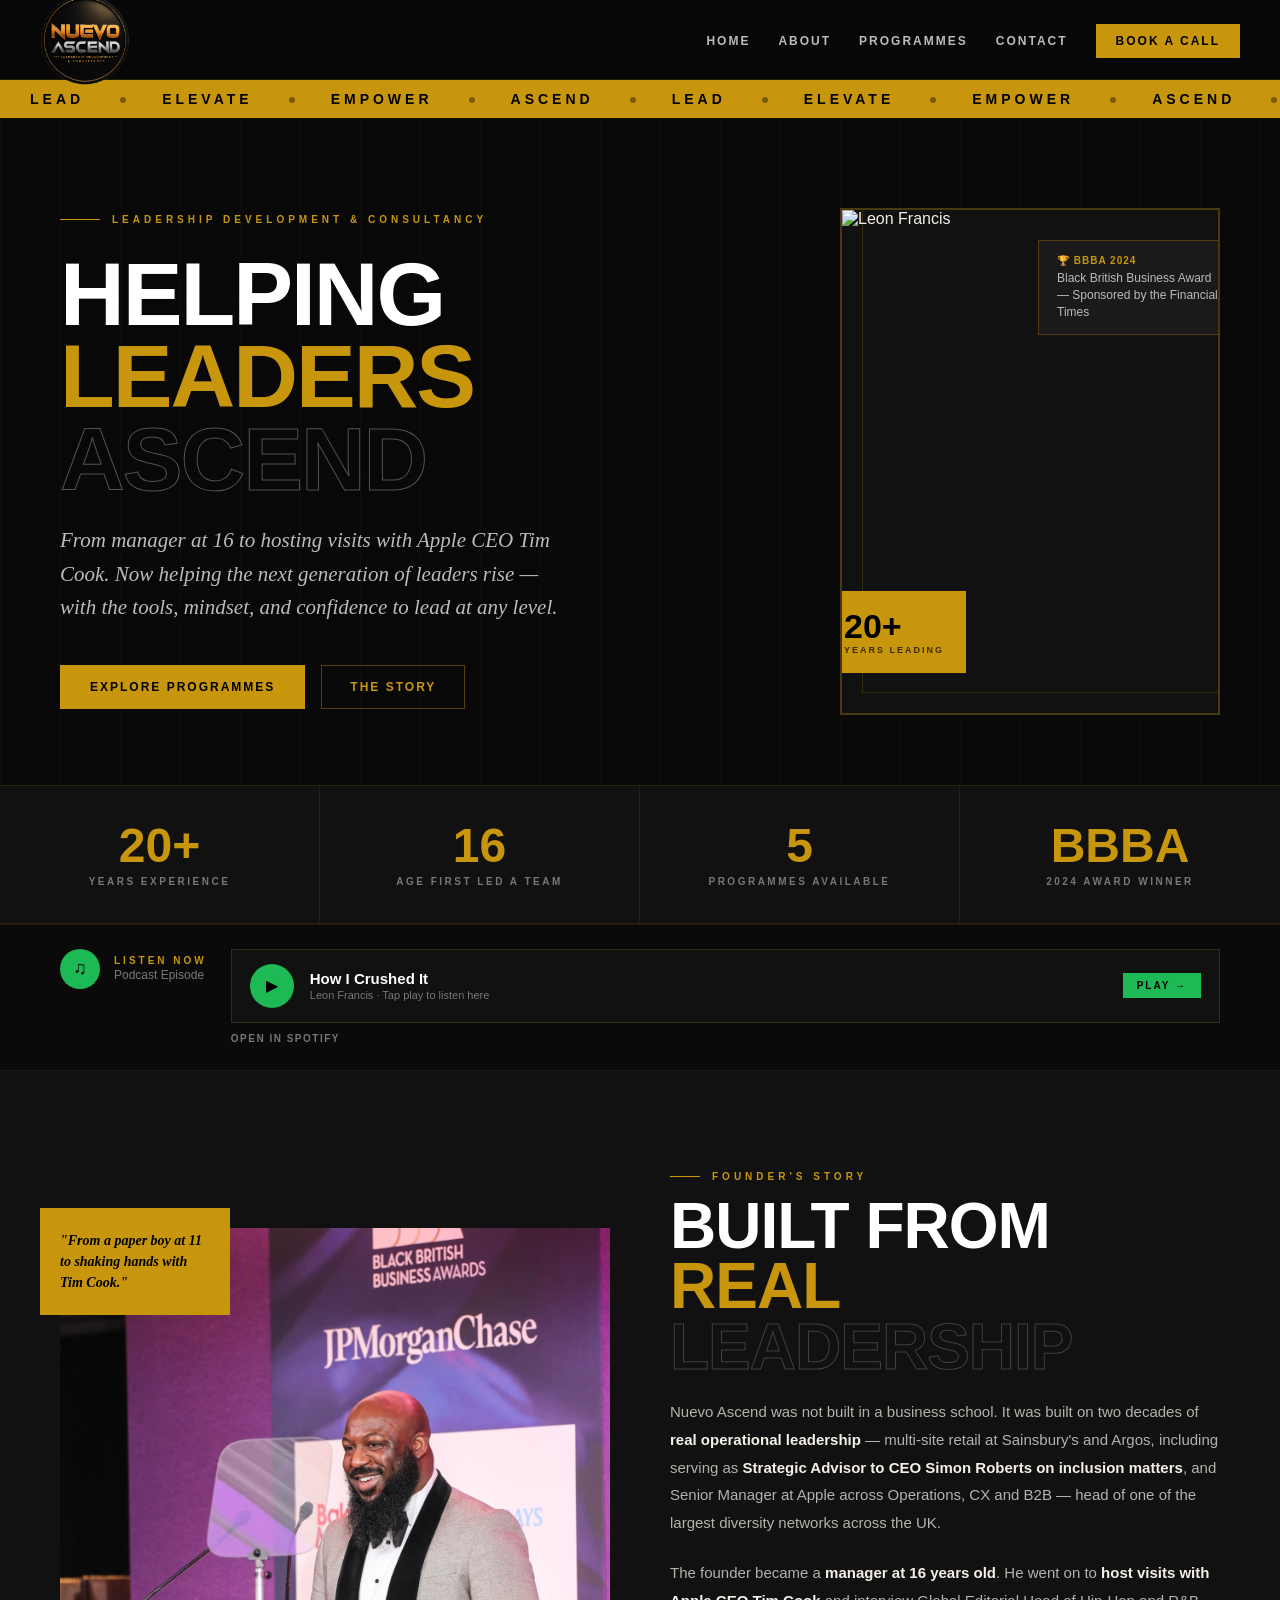
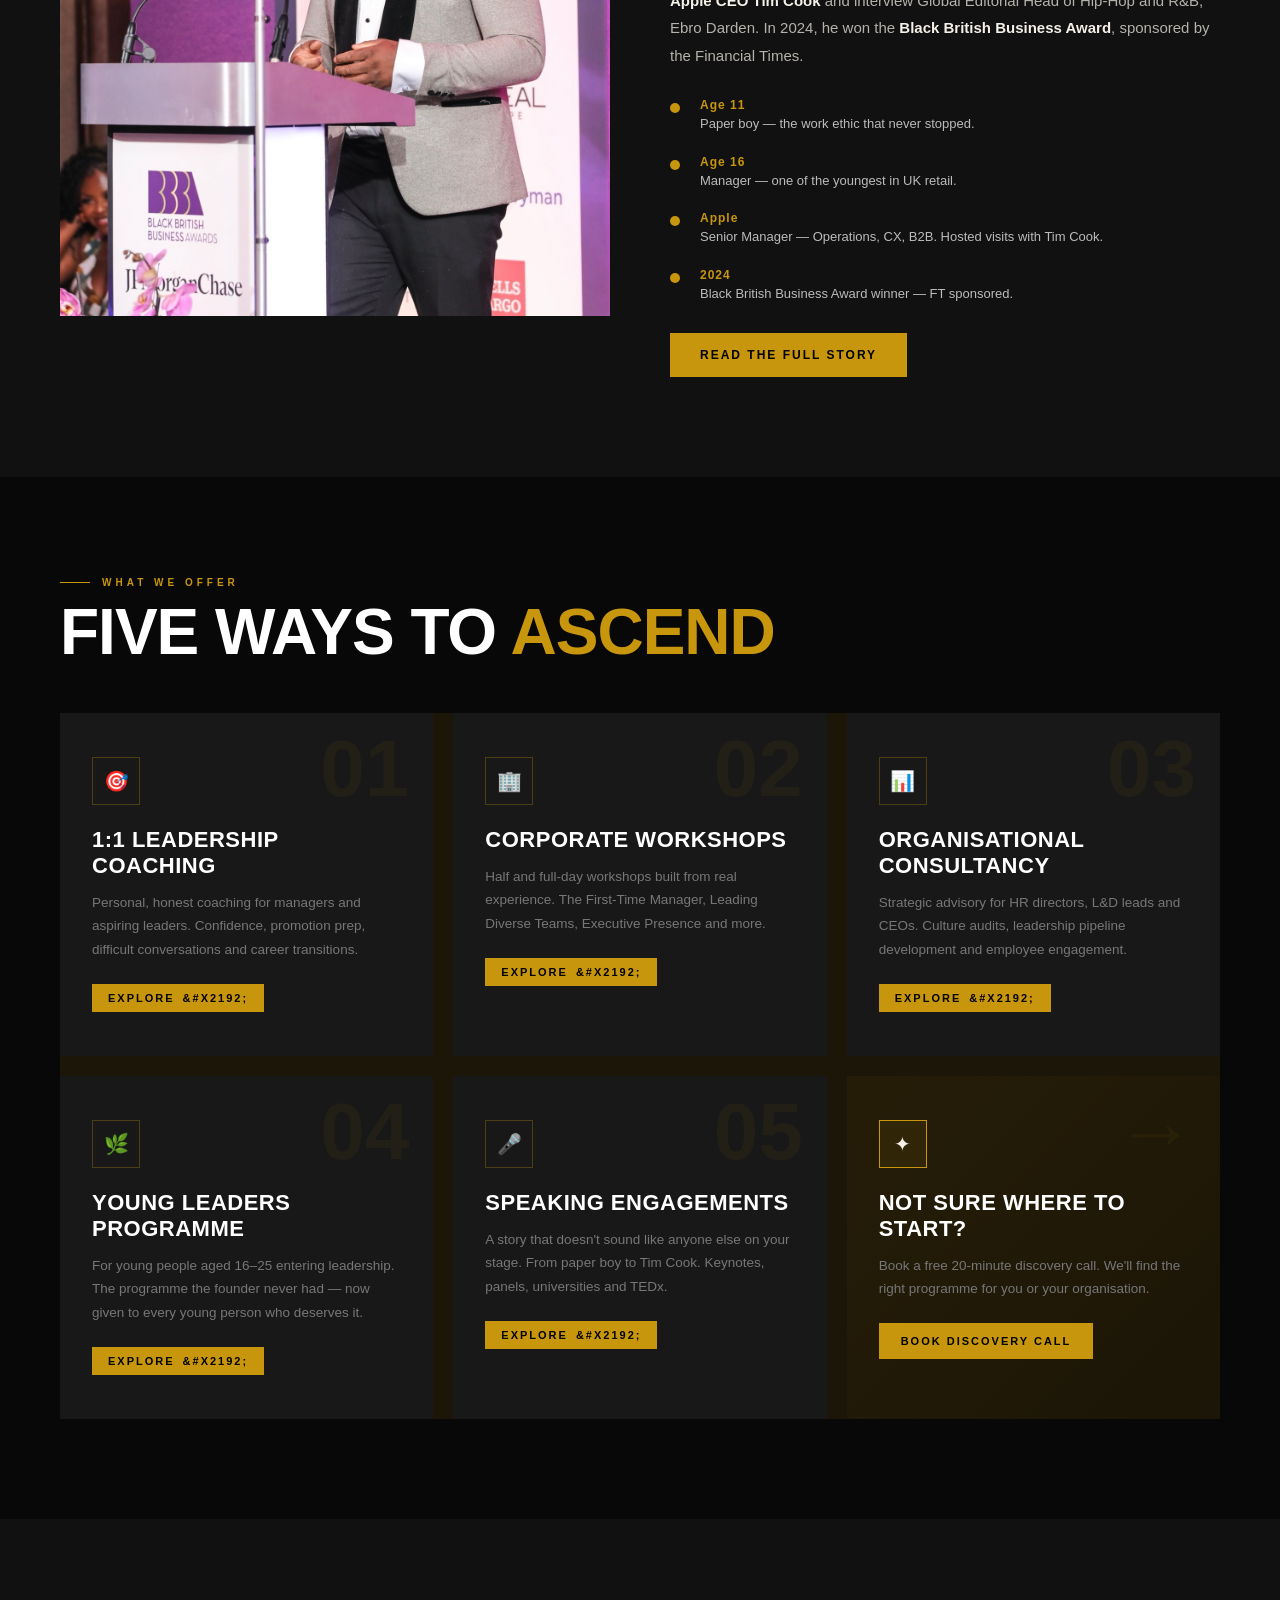
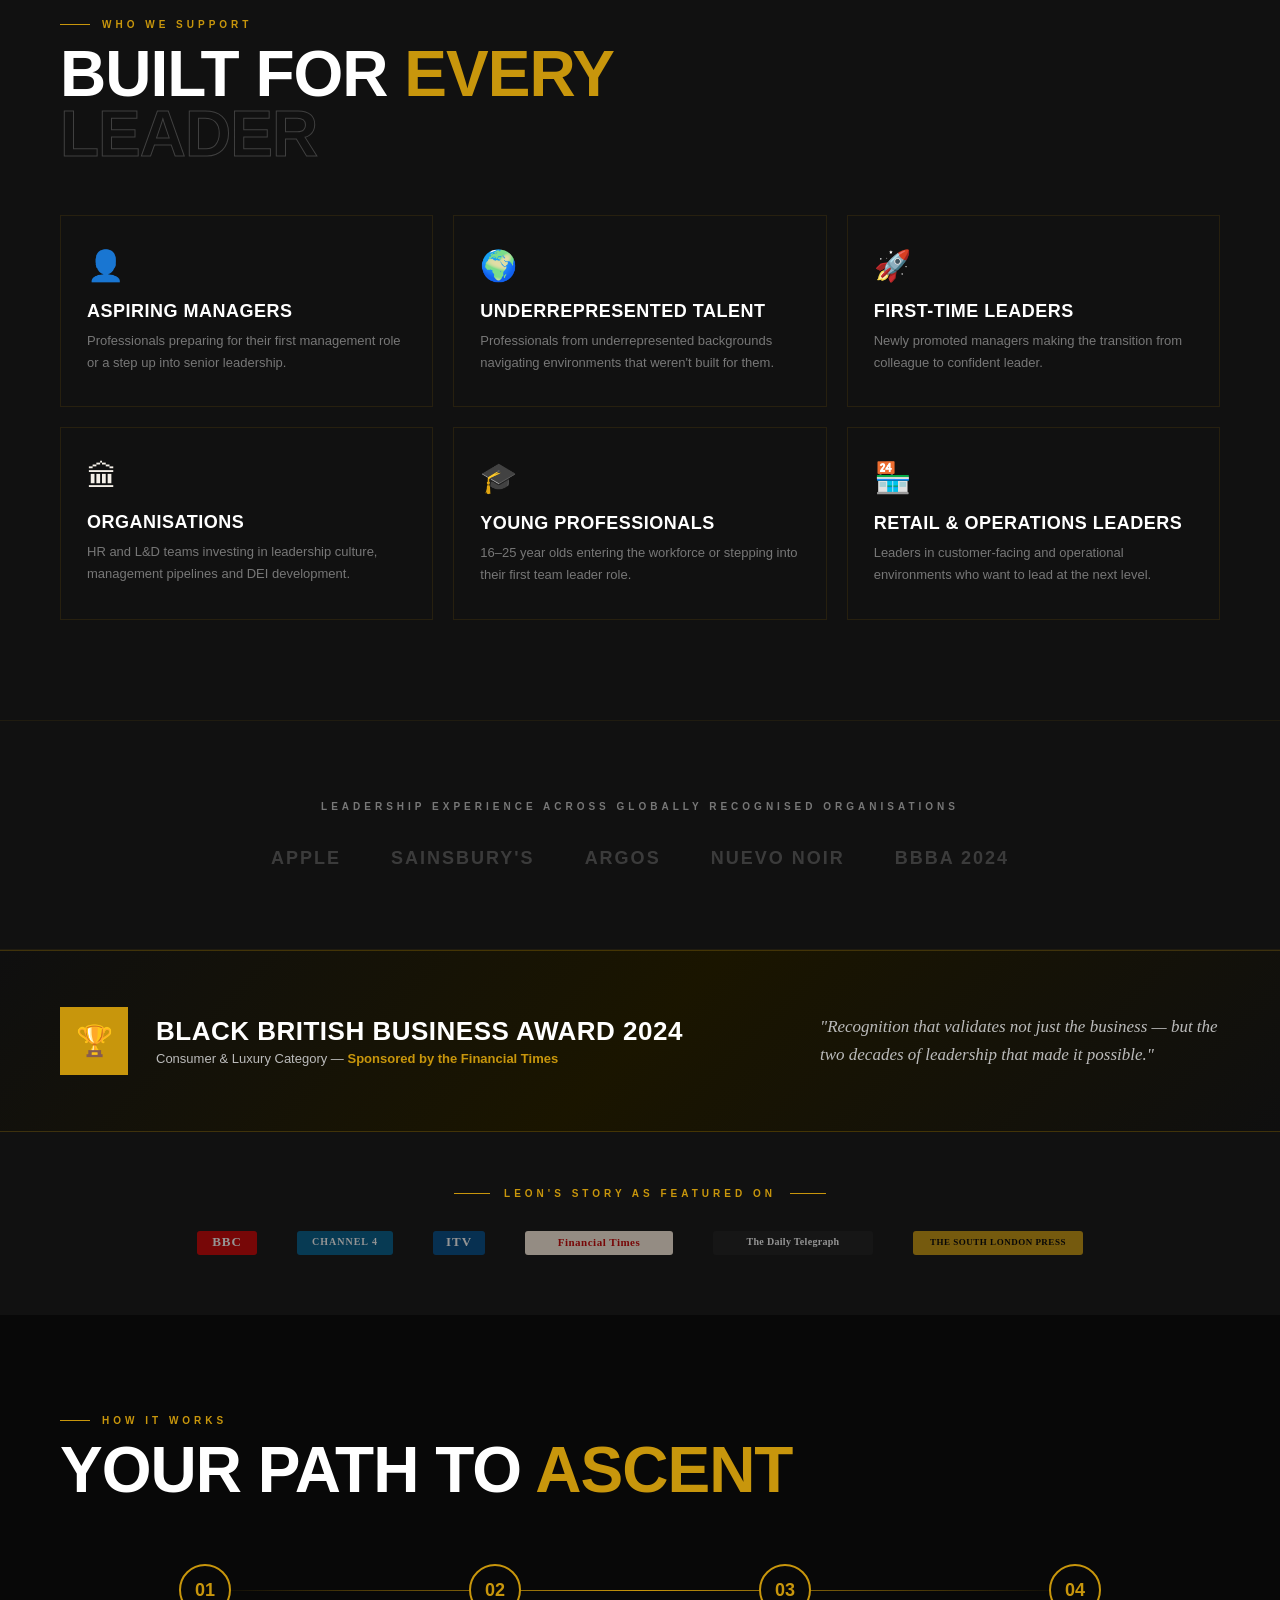
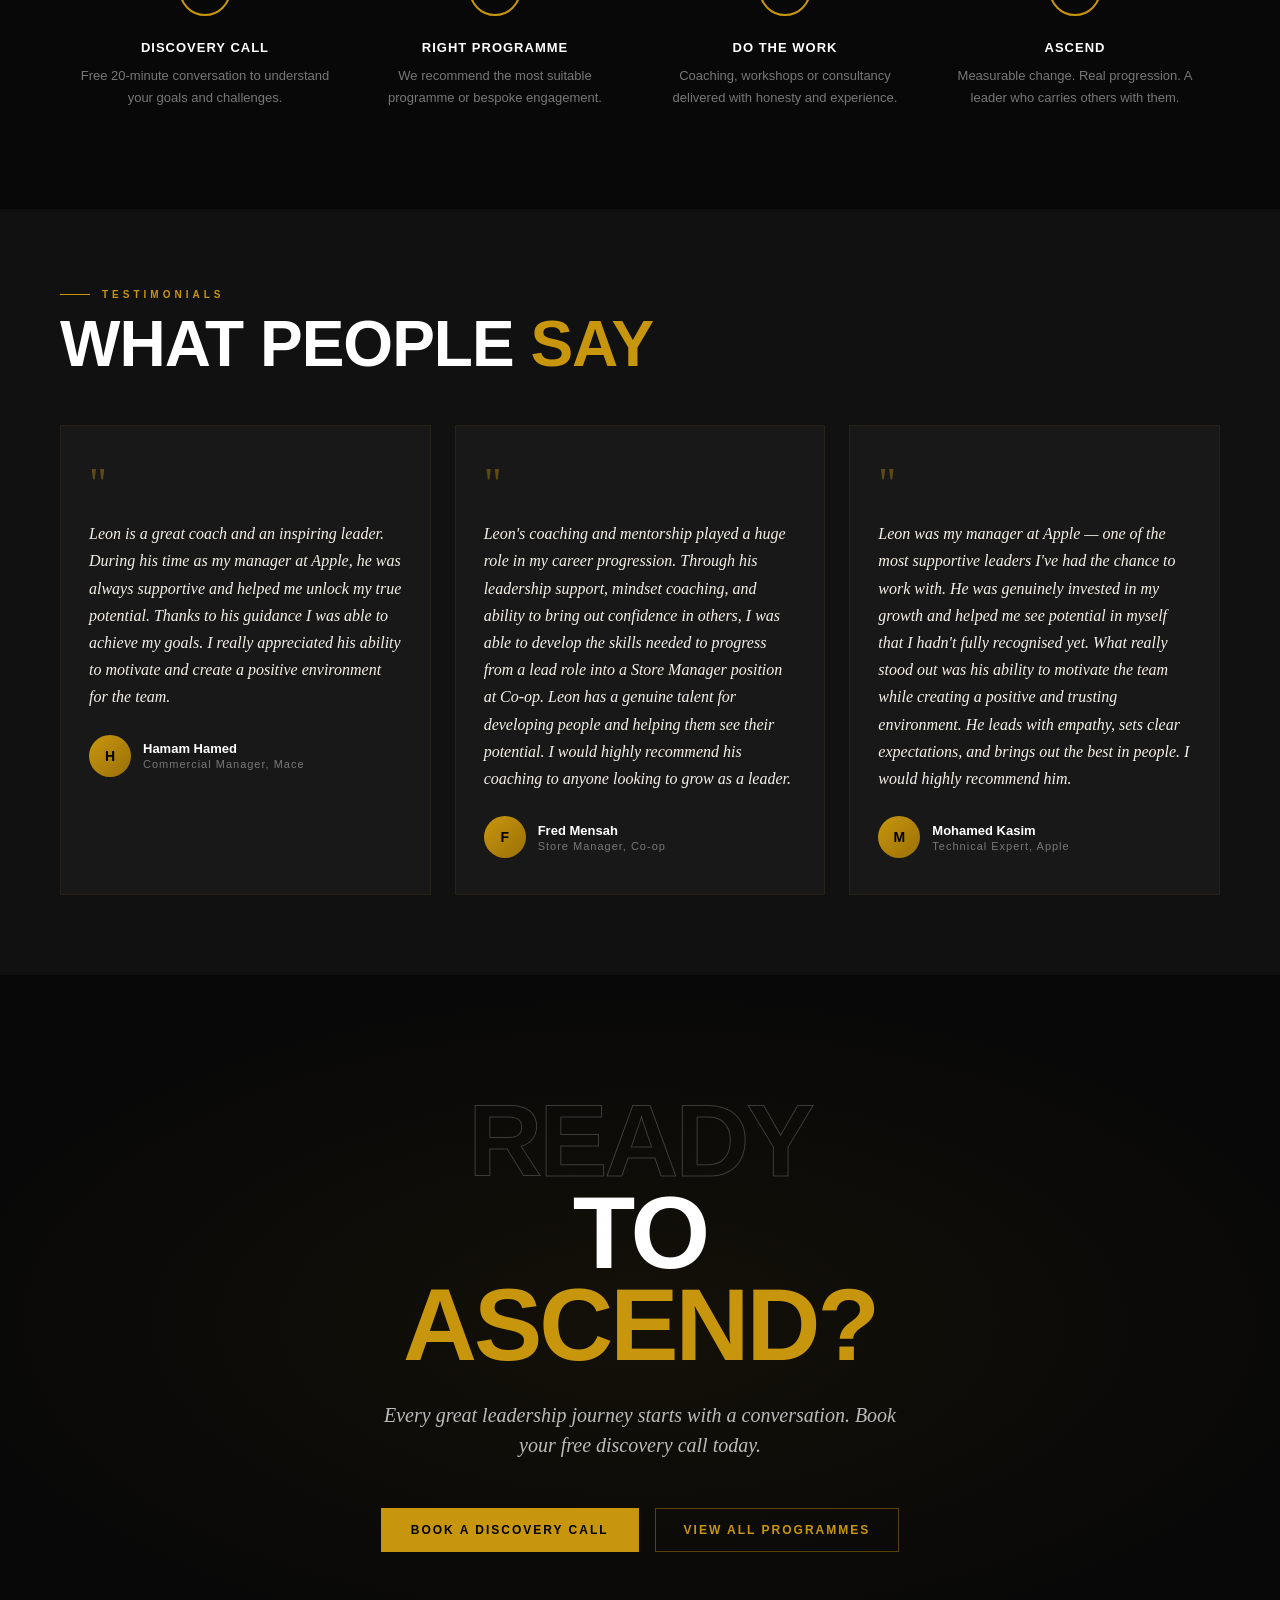
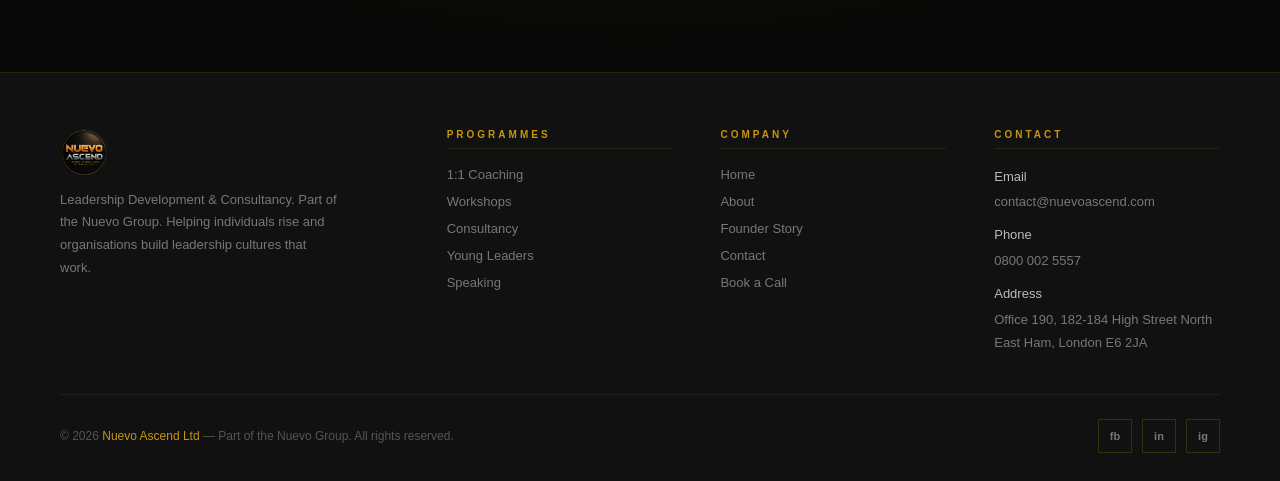
==== commit df980167: "Remove arrow from homepage Explore links. Keep card CTA labels consistent by showing "Explore" witho" ====
--- a/nuevoascend-site/index.html
+++ b/nuevoascend-site/index.html
@@ -466,11 +466,11 @@
   <div class="sl rv"><span>What We Offer</span></div>
   <h2 class="sh rv">Five Ways to <span class="g">Ascend</span></h2>
   <div class="svg2">
-    <div class="sc rv"><div class="snum">01</div><div class="sic">&#127919;</div><h3 class="stit">1:1 Leadership Coaching</h3><p class="sds">Personal, honest coaching for managers and aspiring leaders. Confidence, promotion prep, difficult conversations and career transitions.</p><a href="programmes.html#coaching" class="slk">Explore &#x2192;</a></div>
-    <div class="sc rv"><div class="snum">02</div><div class="sic">&#127970;</div><h3 class="stit">Corporate Workshops</h3><p class="sds">Half and full-day workshops built from real experience. The First-Time Manager, Leading Diverse Teams, Executive Presence and more.</p><a href="programmes.html#workshops" class="slk">Explore &#x2192;</a></div>
-    <div class="sc rv"><div class="snum">03</div><div class="sic">&#128202;</div><h3 class="stit">Organisational Consultancy</h3><p class="sds">Strategic advisory for HR directors, L&amp;D leads and CEOs. Culture audits, leadership pipeline development and employee engagement.</p><a href="programmes.html#consultancy" class="slk">Explore &#x2192;</a></div>
-    <div class="sc rv"><div class="snum">04</div><div class="sic">&#127807;</div><h3 class="stit">Young Leaders Programme</h3><p class="sds">For young people aged 16&ndash;25 entering leadership. The programme the founder never had &mdash; now given to every young person who deserves it.</p><a href="programmes.html#young-leaders" class="slk">Explore &#x2192;</a></div>
-    <div class="sc rv"><div class="snum">05</div><div class="sic">&#127908;</div><h3 class="stit">Speaking Engagements</h3><p class="sds">A story that doesn&apos;t sound like anyone else on your stage. From paper boy to Tim Cook. Keynotes, panels, universities and TEDx.</p><a href="programmes.html#speaking" class="slk">Explore &#x2192;</a></div>
+    <div class="sc rv"><div class="snum">01</div><div class="sic">&#127919;</div><h3 class="stit">1:1 Leadership Coaching</h3><p class="sds">Personal, honest coaching for managers and aspiring leaders. Confidence, promotion prep, difficult conversations and career transitions.</p><a href="programmes.html#coaching" class="slk">Explore</a></div>
+    <div class="sc rv"><div class="snum">02</div><div class="sic">&#127970;</div><h3 class="stit">Corporate Workshops</h3><p class="sds">Half and full-day workshops built from real experience. The First-Time Manager, Leading Diverse Teams, Executive Presence and more.</p><a href="programmes.html#workshops" class="slk">Explore</a></div>
+    <div class="sc rv"><div class="snum">03</div><div class="sic">&#128202;</div><h3 class="stit">Organisational Consultancy</h3><p class="sds">Strategic advisory for HR directors, L&amp;D leads and CEOs. Culture audits, leadership pipeline development and employee engagement.</p><a href="programmes.html#consultancy" class="slk">Explore</a></div>
+    <div class="sc rv"><div class="snum">04</div><div class="sic">&#127807;</div><h3 class="stit">Young Leaders Programme</h3><p class="sds">For young people aged 16&ndash;25 entering leadership. The programme the founder never had &mdash; now given to every young person who deserves it.</p><a href="programmes.html#young-leaders" class="slk">Explore</a></div>
+    <div class="sc rv"><div class="snum">05</div><div class="sic">&#127908;</div><h3 class="stit">Speaking Engagements</h3><p class="sds">A story that doesn&apos;t sound like anyone else on your stage. From paper boy to Tim Cook. Keynotes, panels, universities and TEDx.</p><a href="programmes.html#speaking" class="slk">Explore</a></div>
     <div class="sc rv" style="background:linear-gradient(135deg,rgba(200,150,12,.06),rgba(0,0,0,0))"><div class="snum">&#x2192;</div><div class="sic" style="border-color:#C8960C;background:rgba(200,150,12,.08)">&#10022;</div><h3 class="stit">Not Sure Where to Start?</h3><p class="sds">Book a free 20-minute discovery call. We&apos;ll find the right programme for you or your organisation.</p><a href="contact.html" class="bg" style="margin-top:22px;font-size:11px;padding:12px 22px">Book Discovery Call</a></div>
   </div>
 </section>
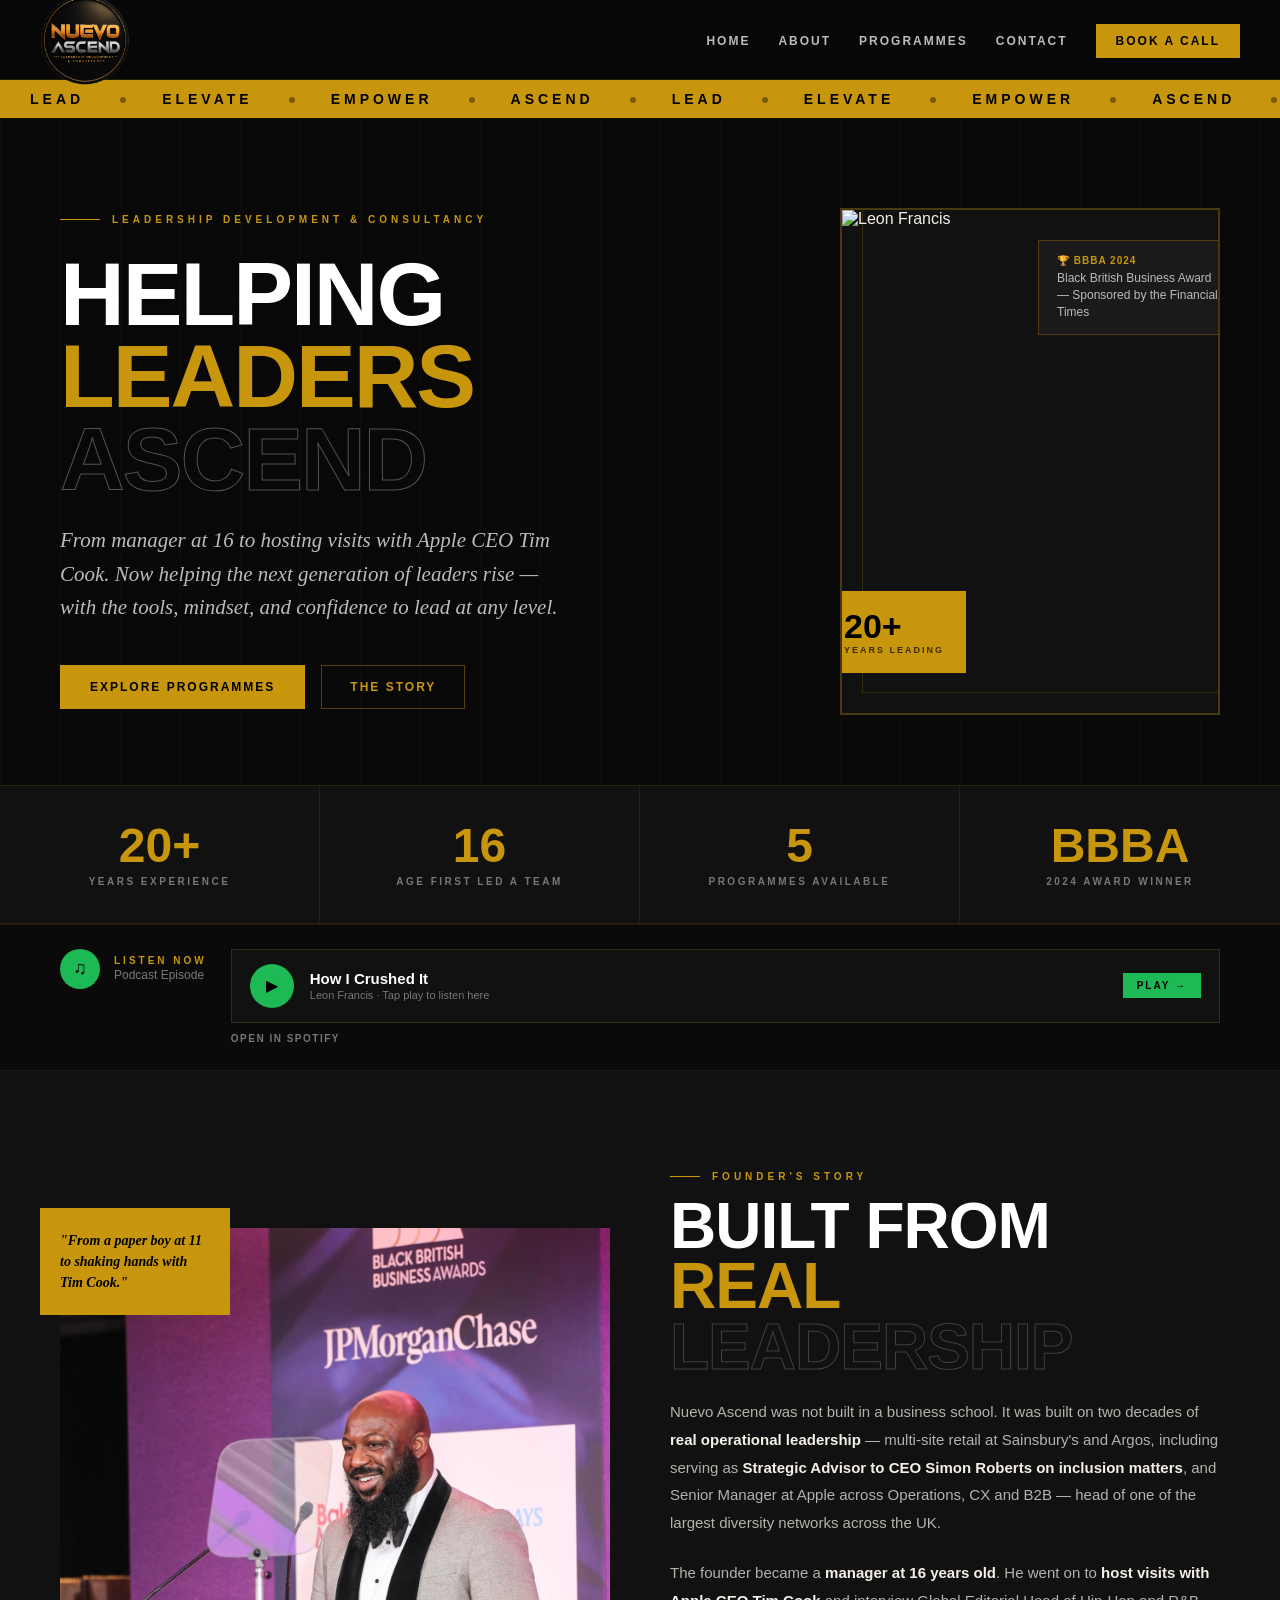
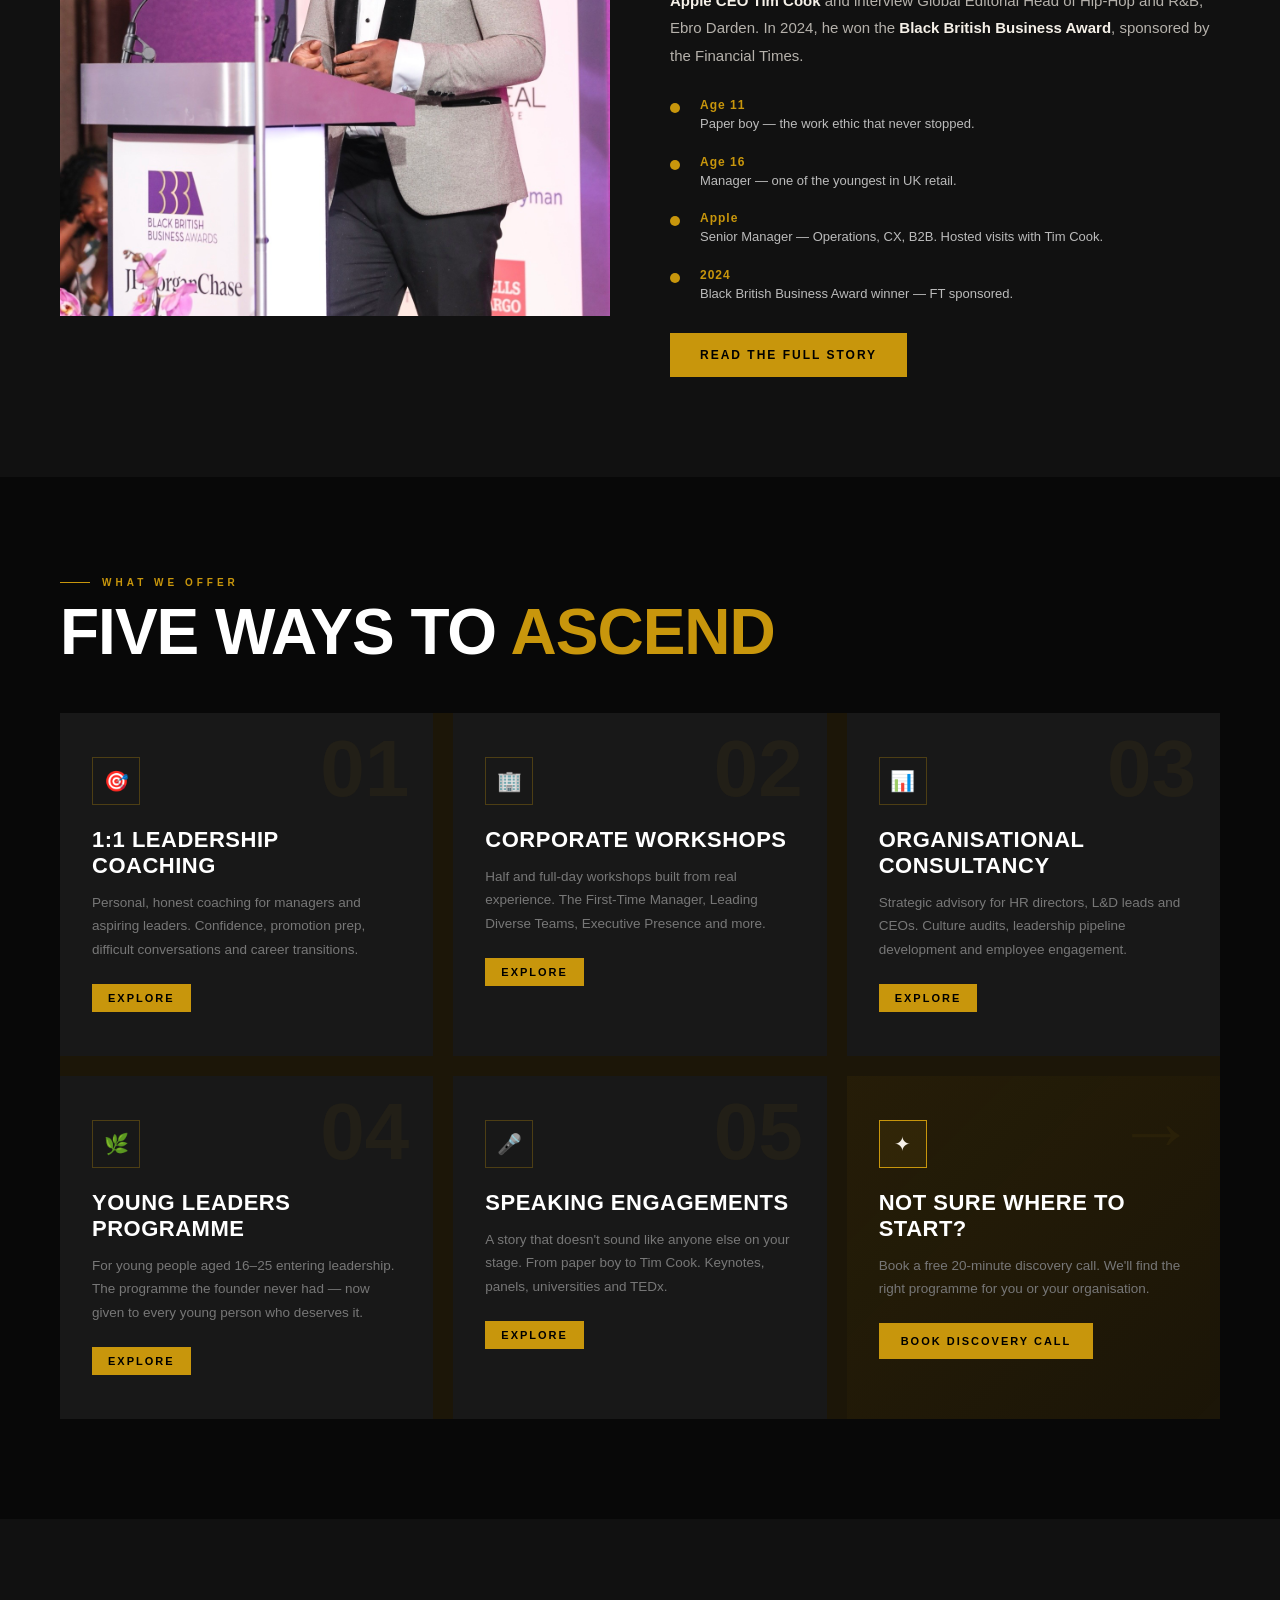
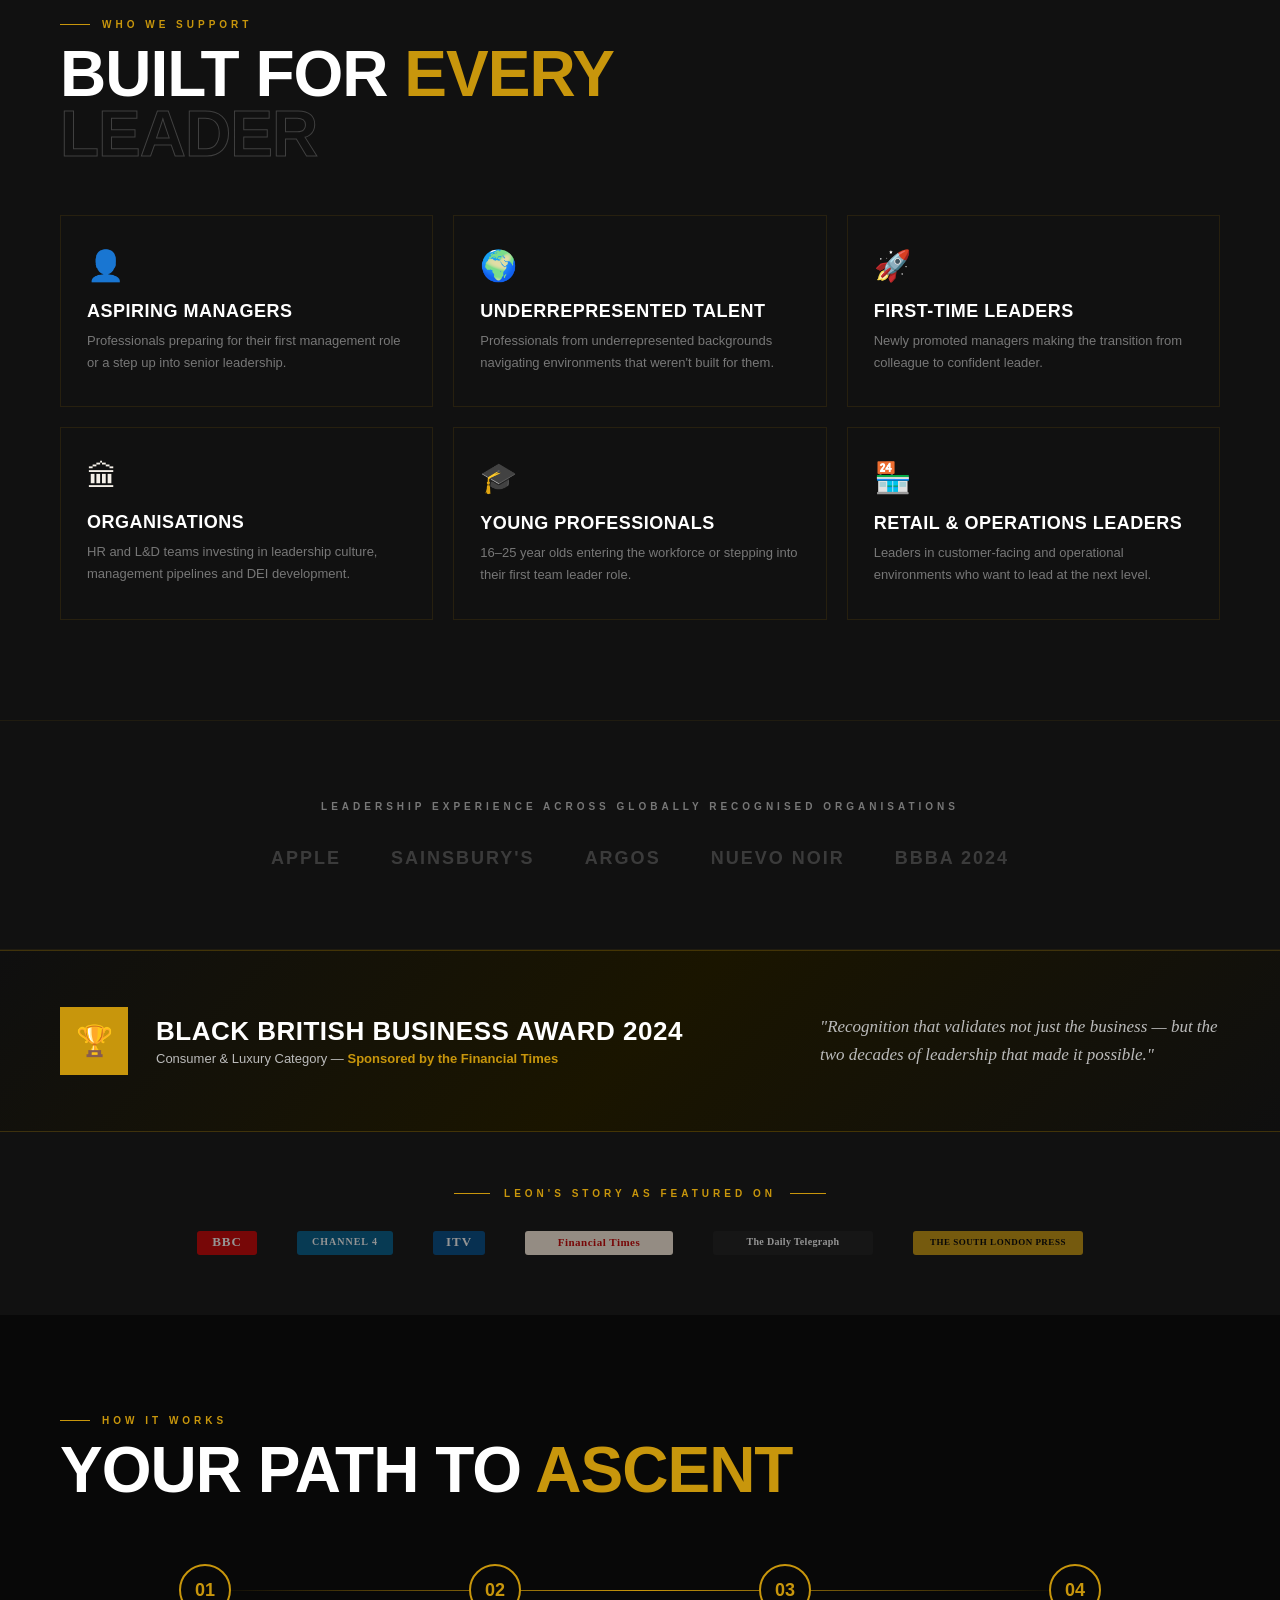
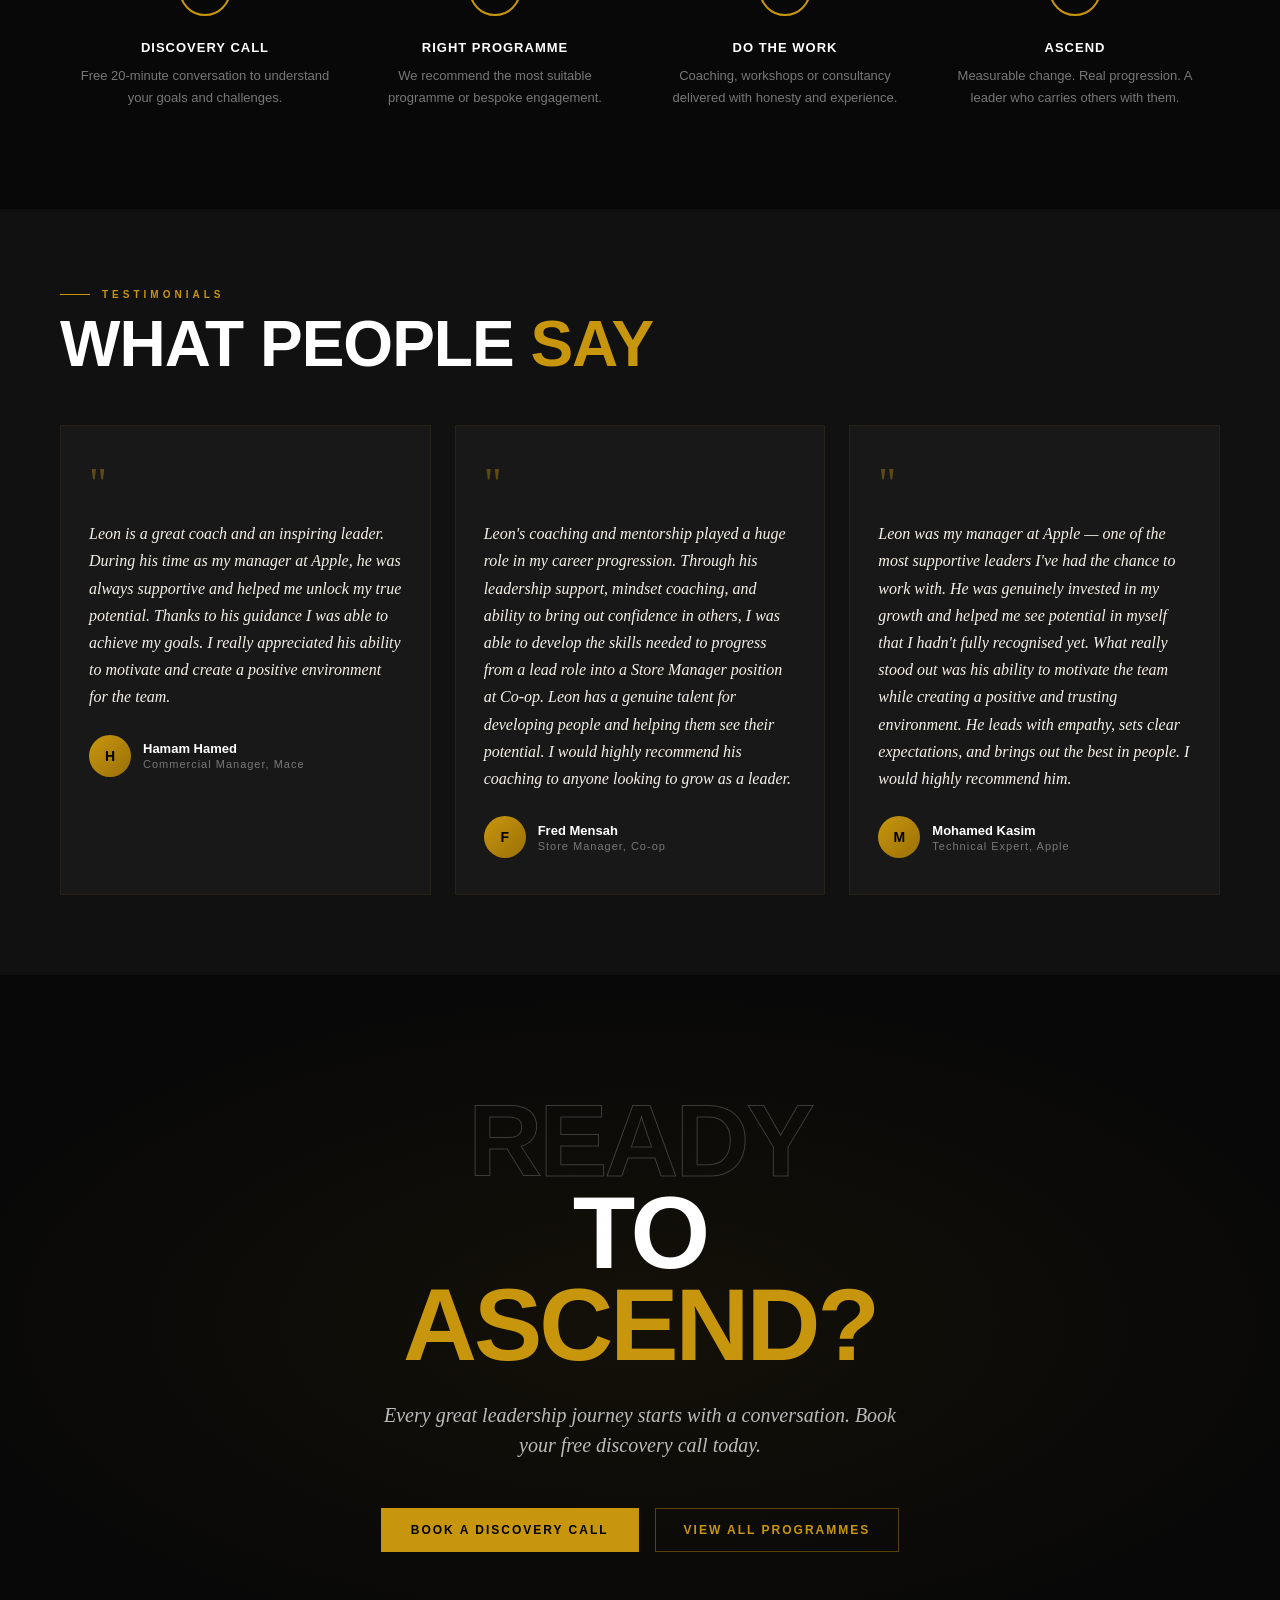
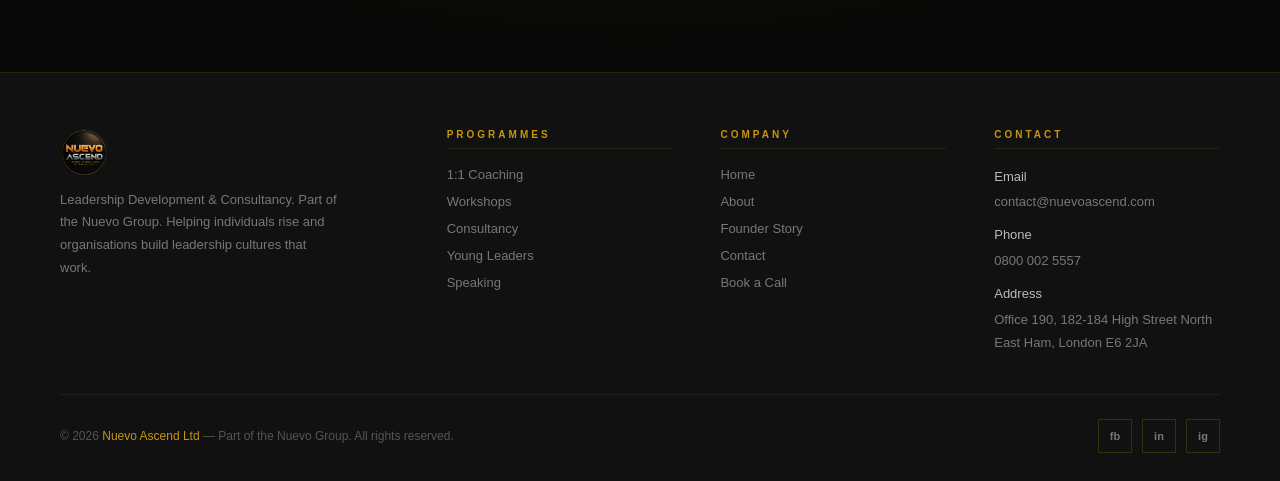
==== commit 0270dcb6: "Remove pseudo-element arrow from Explore buttons. Stop rendering a literal HTML entity in the card C" ====
--- a/nuevoascend-site/index.html
+++ b/nuevoascend-site/index.html
@@ -156,7 +156,6 @@
 .stit{font-family:'Arial Black',Arial,sans-serif;font-weight:900;font-size:22px;text-transform:uppercase;color:#FFFFFF;letter-spacing:.5px;margin-bottom:12px}
 .sds{font-size:13.5px;line-height:1.75;color:#777}
 .slk{display:inline-flex;align-items:center;gap:8px;margin-top:22px;font-size:11px;font-weight:700;letter-spacing:2px;text-transform:uppercase;color:#000;background:#C8960C;padding:8px 16px;text-decoration:none}
-.slk::after{content:'&#x2192;'}
 .srv{background:#111111;padding:100px 60px}
 .srg{display:grid;grid-template-columns:repeat(3,1fr);gap:24px;margin-top:50px}
 .src{border:1px solid rgba(200,150,12,.12);padding:32px 26px}
